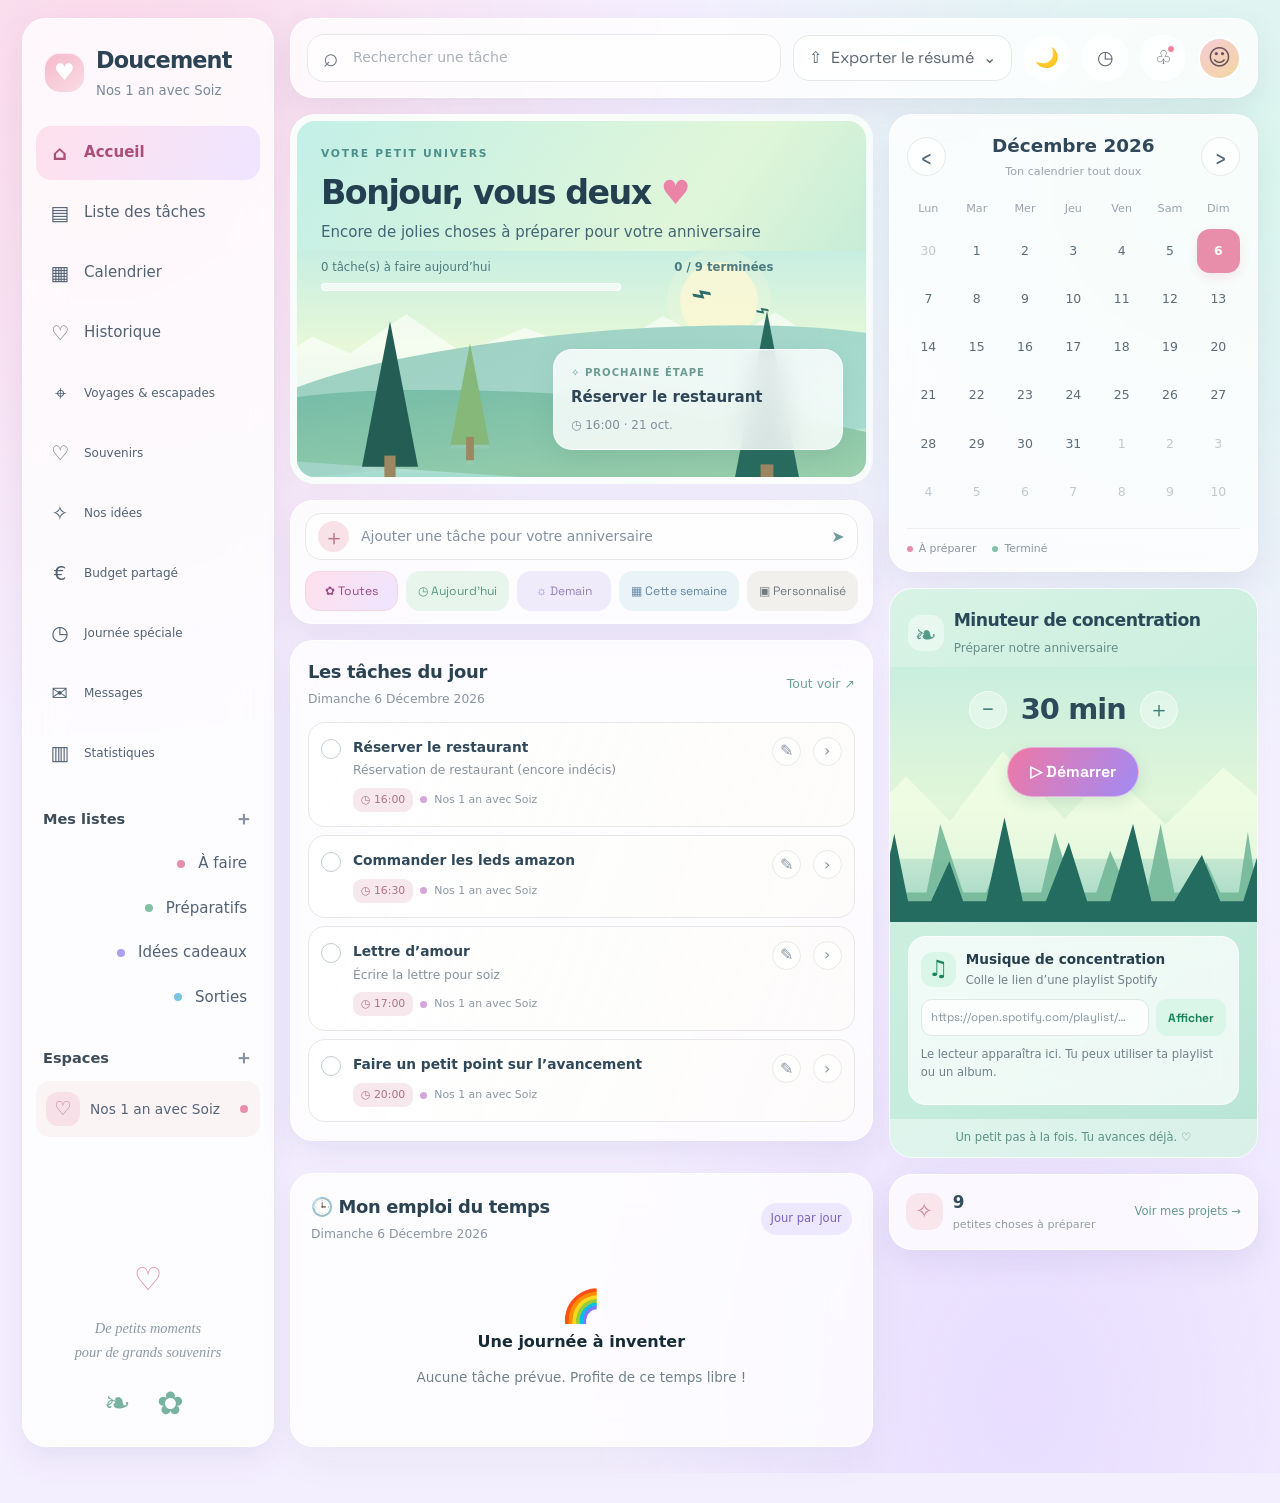
==== index.html @ ee4fbcad "Add files via upload" ====
<!doctype html><html lang="fr"><head><meta charset="utf-8"><meta name="viewport" content="width=device-width,initial-scale=1,viewport-fit=cover"><meta name="theme-color" content="#f7f4ee"><meta name="description" content="Ton espace doux pour organiser tes projets."><title>Doucement — Mon espace</title><link rel="stylesheet" href="style.css"></head><body data-page="home"><div id="app"></div><script src="app.js" defer></script></body></html>
---- style.css ----
@import url('https://fonts.googleapis.com/css2?family=Space+Grotesk:wght@400;500;600;700&family=DM+Sans:wght@400;500;600;700&family=Playfair+Display:ital,wght@0,500;0,600;0,700;1,500;1,600&display=swap');
@import url('https://fonts.googleapis.com/css2?family=DM+Sans:wght@400;500;600;700&family=Manrope:wght@400;500;600;700;800&display=swap');
:root{--bg:#f7f4ee;--paper:#fffefa;--ink:#302f35;--muted:#85818a;--line:#e9e3d9;--rose:#d98f9b;--rose-light:#f8e8e9;--sage:#789585;--sage-light:#e8f0e9;--lav:#aaa0c7;--lav-light:#efecf7;--peach:#e7b58f;--peach-light:#fbefe5;--shadow:0 12px 35px rgba(68,53,48,.055);--radius:22px;--sans:'DM Sans',system-ui,sans-serif;--display:'Manrope',system-ui,sans-serif}*{box-sizing:border-box}html{scroll-behavior:smooth}body{margin:0;background:var(--bg);color:var(--ink);font-family:var(--sans);line-height:1.5;padding-bottom:30px}button,input,textarea,select{font:inherit}button,a{ -webkit-tap-highlight-color:transparent}button{cursor:pointer}a{color:inherit;text-decoration:none}.shell{width:min(1120px,100% - 36px);margin:auto}.topbar{height:76px;display:flex;align-items:center;justify-content:space-between;gap:16px;border-bottom:1px solid var(--line);margin-bottom:30px}.brand{display:flex;align-items:center;gap:10px;font:800 1.18rem var(--display);letter-spacing:-.04em}.brand-mark{display:grid;place-items:center;width:38px;height:38px;border-radius:14px;background:var(--rose-light);color:#a85e6b;font-size:1.2rem}.brand small{display:block;color:var(--muted);font:500 .7rem var(--sans);letter-spacing:.02em}.nav{display:flex;gap:6px;align-items:center}.nav a{padding:10px 14px;border-radius:13px;color:#77727b;font-size:.91rem;font-weight:600}.nav a.active,.nav a:hover{background:var(--paper);color:var(--ink);box-shadow:0 2px 10px #302f3508}.nav .nav-plus{background:var(--ink);color:white}.menu-toggle{display:none;border:1px solid var(--line);background:var(--paper);border-radius:12px;padding:8px 12px}.eyebrow{text-transform:uppercase;letter-spacing:.14em;font-size:.72rem;color:#a16d77;font-weight:700;margin:0 0 10px}.heading{font:800 clamp(2rem,5vw,3.25rem)/1.12 var(--display);letter-spacing:-.055em;margin:0}.subheading{color:var(--muted);max-width:60ch;margin:12px 0 0}.page-head{display:flex;justify-content:space-between;align-items:flex-end;gap:20px;margin:28px 0 26px}.btn{border:0;border-radius:14px;padding:12px 17px;font-weight:700;display:inline-flex;justify-content:center;align-items:center;gap:8px;transition:transform .15s,box-shadow .15s}.btn:active{transform:scale(.98)}.btn-primary{background:var(--ink);color:white;box-shadow:0 6px 16px #302f3514}.btn-soft{background:var(--rose-light);color:#925866}.btn-plain{background:var(--paper);border:1px solid var(--line);color:var(--ink)}.btn-danger{background:#fff0f0;color:#a34f57}.grid{display:grid;gap:18px}.stats{grid-template-columns:repeat(3,minmax(0,1fr));margin:22px 0}.stat,.panel,.project-card,.task-card,.calendar-wrap{background:var(--paper);border:1px solid #eae5dc;border-radius:var(--radius);box-shadow:var(--shadow)}.stat{padding:21px 22px;display:flex;gap:15px;align-items:center}.stat-icon{width:47px;height:47px;display:grid;place-items:center;border-radius:16px;font-size:1.3rem}.stat-icon.rose{background:var(--rose-light)}.stat-icon.sage{background:var(--sage-light)}.stat-icon.lav{background:var(--lav-light)}.stat strong{font:800 1.7rem var(--display);display:block;line-height:1.15}.stat span:last-child{font-size:.85rem;color:var(--muted)}.home-grid{grid-template-columns:1.35fr .85fr;align-items:start}.panel{padding:23px}.panel-head{display:flex;justify-content:space-between;align-items:center;gap:12px;margin-bottom:17px}.panel h2,.section-title{font:800 1.15rem var(--display);margin:0;letter-spacing:-.03em}.small-link{font-size:.85rem;color:#a16d77;font-weight:700}.project-list{display:grid;gap:12px}.project-card{padding:17px;display:flex;align-items:center;gap:14px;box-shadow:none;transition:transform .15s,border-color .15s}.project-card:hover{transform:translateY(-2px);border-color:#d8c4c3}.project-emoji{width:48px;height:48px;flex:none;border-radius:16px;display:grid;place-items:center;font-size:1.35rem;background:var(--rose-light)}.project-info{flex:1;min-width:0}.project-info h3{margin:0;font:750 1rem var(--display);overflow-wrap:anywhere}.project-info p{margin:4px 0 0;color:var(--muted);font-size:.84rem}.project-arrow{color:#aaa;font-size:1.3rem}.progress{height:6px;background:#eee9e2;border-radius:99px;overflow:hidden;margin-top:11px}.progress span{display:block;height:100%;background:var(--sage);border-radius:99px}.empty{padding:30px 18px;text-align:center;color:var(--muted);border:1px dashed #ddd3c8;border-radius:18px}.empty .empty-emoji{font-size:2rem;margin-bottom:8px}.empty h3{color:var(--ink);margin:4px 0;font:750 1.05rem var(--display)}.empty p{font-size:.9rem;margin:5px auto 15px;max-width:34ch}.task-list{display:grid;gap:10px}.task-card{padding:14px 16px;display:flex;gap:13px;align-items:flex-start;box-shadow:none}.task-check{appearance:none;width:22px;height:22px;border:1.7px solid #cfc7bd;border-radius:8px;background:white;flex:none;margin:2px 0 0;display:grid;place-items:center}.task-check:checked{background:var(--sage);border-color:var(--sage)}.task-check:checked:after{content:'✓';color:white;font-size:.85rem}.task-main{flex:1;min-width:0}.task-main h3{margin:0;font-size:.96rem;font-weight:700;overflow-wrap:anywhere}.task-main p{font-size:.84rem;color:var(--muted);margin:4px 0 0;white-space:pre-wrap;overflow-wrap:anywhere}.task-card.done .task-main h3{text-decoration:line-through;color:#999}.task-meta{display:flex;gap:7px;flex-wrap:wrap;margin-top:8px}.pill{font-size:.74rem;padding:4px 8px;border-radius:8px;background:#f2eee8;color:#77717a}.pill.time{background:var(--lav-light);color:#72648f}.pill.late{background:#ffeded;color:#a64e57}.pill.done{background:var(--sage-light);color:#52705f}.task-actions{display:flex;gap:5px}.icon-btn{border:0;background:transparent;color:#938c91;padding:5px;border-radius:8px}.icon-btn:hover{background:#f5eee9;color:var(--ink)}.form-layout{display:grid;grid-template-columns:1fr 320px;gap:20px;align-items:start}.form-card{padding:24px;background:var(--paper);border:1px solid var(--line);border-radius:var(--radius);box-shadow:var(--shadow)}.form-section+.form-section{border-top:1px solid var(--line);padding-top:22px;margin-top:24px}.form-section h2{font:800 1.1rem var(--display);margin:0 0 5px}.hint{font-size:.86rem;color:var(--muted);margin:0 0 17px}.field-grid{display:grid;grid-template-columns:1fr 1fr;gap:14px}.field{display:grid;gap:7px;margin-bottom:15px}.field label,.field>span{font-size:.83rem;font-weight:700;color:#615c64}.field input,.field textarea,.field select{width:100%;min-width:0;border:1px solid #e4ddd4;background:#fff;border-radius:12px;padding:12px 13px;color:var(--ink);outline:none}.field input:focus,.field textarea:focus,.field select:focus{border-color:#d49aa3;box-shadow:0 0 0 3px #f8e8e9}.field textarea{resize:vertical;min-height:90px}.field small{font-size:.76rem;color:var(--muted)}.task-builder{display:grid;gap:12px}.builder-task{border:1px solid var(--line);border-radius:16px;padding:15px;background:#fffefa}.builder-head{display:flex;align-items:center;justify-content:space-between;gap:10px;margin-bottom:12px}.builder-head strong{font-size:.9rem}.builder-grid{display:grid;grid-template-columns:1fr 1fr;gap:0 12px}.builder-grid .wide{grid-column:1/-1}.form-side{display:grid;gap:14px}.tip-card{padding:20px;border-radius:20px;background:var(--sage-light);color:#456453}.tip-card h3{margin:0 0 8px;font:800 1.02rem var(--display)}.tip-card p{font-size:.88rem;margin:0}.tip-card.pink{background:var(--rose-light);color:#8c5660}.form-actions{display:flex;gap:10px;flex-wrap:wrap;margin-top:22px}.calendar-top{display:flex;align-items:center;justify-content:space-between;gap:14px;margin-bottom:18px}.month-switch{display:flex;align-items:center;gap:10px}.month-switch h2{font:800 1.2rem var(--display);margin:0;min-width:170px;text-align:center}.month-switch button{width:38px;height:38px;border:1px solid var(--line);border-radius:12px;background:white}.calendar-wrap{padding:20px}.calendar-grid{display:grid;grid-template-columns:repeat(7,minmax(0,1fr));gap:5px}.weekday{text-align:center;font-size:.75rem;font-weight:700;color:var(--muted);padding:8px 0}.day{border:1px solid transparent;border-radius:12px;min-height:83px;padding:8px 6px;background:#fff;min-width:0;text-align:left;color:var(--ink)}.day:hover{border-color:#d8c2c1}.day.other{background:transparent;color:#bbb}.day.today{border-color:var(--rose);background:#fff8f8}.day.selected{background:var(--rose-light);border-color:var(--rose)}.day-num{font-size:.8rem;font-weight:700}.day-dots{display:flex;gap:3px;flex-wrap:wrap;margin-top:8px}.day-dot{width:6px;height:6px;border-radius:50%;background:var(--sage)}.day-dot.pink{background:var(--rose)}.day-dot.purple{background:var(--lav)}.day-count{font-size:.65rem;color:var(--muted);margin-top:3px}.agenda{margin-top:22px}.agenda h2{font:800 1.2rem var(--display);margin:0 0 13px}.agenda-date{font-size:.88rem;color:var(--muted);margin:-8px 0 14px}.history-tools{display:flex;gap:10px;flex-wrap:wrap;margin:0 0 20px}.history-tools input,.history-tools select{border:1px solid var(--line);border-radius:12px;padding:11px 13px;background:var(--paper);min-width:0}.history-tools input{flex:1;min-width:180px}.history-grid{grid-template-columns:repeat(2,minmax(0,1fr))}.history-card{display:flex;flex-direction:column;align-items:stretch}.history-card .project-info{margin-top:12px}.history-card .history-actions{display:flex;gap:8px;margin-top:15px}.history-card .history-actions .btn{flex:1}.status-label{display:inline-flex;align-items:center;gap:6px;font-size:.75rem;font-weight:700;color:#63806d;background:var(--sage-light);padding:5px 9px;border-radius:99px}.status-label.archived{color:#837b8e;background:var(--lav-light)}.note-box{background:#fff8e9;border:1px solid #f0e4c8;border-radius:18px;padding:17px;margin-top:18px}.note-box label{display:block;font-weight:700;font-size:.9rem;margin-bottom:8px}.note-box textarea{width:100%;border:1px solid #eee0c2;border-radius:12px;background:#fffdf7;padding:11px;resize:vertical;min-height:95px}.note-box button{margin-top:8px}.toast{position:fixed;bottom:22px;left:50%;transform:translateX(-50%);z-index:10;background:#302f35;color:white;padding:12px 18px;border-radius:14px;box-shadow:var(--shadow);font-size:.9rem;max-width:calc(100% - 30px)}.footer{color:var(--muted);font-size:.8rem;text-align:center;margin:42px auto 10px}.mobile-bottom{display:none}
@media(max-width:800px){.shell{width:min(100% - 28px,650px)}.topbar{height:68px;margin-bottom:22px}.nav{display:none;position:absolute;top:65px;left:14px;right:14px;background:var(--paper);border:1px solid var(--line);border-radius:17px;padding:9px;box-shadow:var(--shadow);z-index:20;flex-direction:column;align-items:stretch}.nav.open{display:flex}.nav a{padding:12px}.menu-toggle{display:block}.home-grid,.form-layout{grid-template-columns:1fr}.form-side{grid-template-columns:1fr 1fr}.page-head{align-items:flex-start;flex-direction:column;margin-top:22px}.page-head .btn{width:100%}.stats{gap:10px}.stat{padding:14px 12px;gap:9px;align-items:flex-start;flex-direction:column}.stat-icon{width:38px;height:38px;border-radius:13px}.stat strong{font-size:1.45rem}.stat span:last-child{font-size:.77rem}.panel,.form-card,.calendar-wrap{padding:17px}.day{min-height:64px;padding:6px 4px}.day-count{display:none}.calendar-grid{gap:3px}.history-grid{grid-template-columns:1fr}}
@media(max-width:480px){.heading{font-size:2.2rem}.stats{grid-template-columns:repeat(3,minmax(0,1fr))}.stat strong{font-size:1.3rem}.stat span:last-child{font-size:.7rem}.field-grid,.builder-grid,.form-side{grid-template-columns:1fr}.builder-grid .wide{grid-column:auto}.calendar-wrap{padding:11px}.calendar-top{align-items:flex-start;flex-direction:column}.month-switch{width:100%;justify-content:space-between}.month-switch h2{min-width:0}.weekday{font-size:.68rem}.day{min-height:54px;border-radius:9px}.day-num{font-size:.74rem}.day-dots{margin-top:5px}.day-dot{width:5px;height:5px}.project-card{padding:13px;gap:10px}.project-emoji{width:42px;height:42px}.task-card{padding:12px}.task-actions{flex-direction:column}.mobile-bottom{display:flex;position:fixed;bottom:0;left:0;right:0;z-index:8;background:#fffefaee;backdrop-filter:blur(14px);border-top:1px solid var(--line);padding:8px 8px calc(8px + env(safe-area-inset-bottom));justify-content:space-around}.mobile-bottom a{font-size:.7rem;font-weight:700;color:var(--muted);display:grid;justify-items:center;gap:3px;padding:4px 10px}.mobile-bottom a span:first-child{font-size:1.1rem}.mobile-bottom a.active{color:#a16d77}.footer{margin-bottom:80px}.toast{bottom:85px}}

/* Adresse de tâche et planification des trajets */
.task-address { margin: 5px 0 0; font-size: .88rem; color: var(--muted, #777); overflow-wrap: anywhere; }
.task-address a { color: var(--sage, #718a76); text-decoration: underline; text-underline-offset: 2px; }
.route-stops { margin: 16px 0; }
.route-stops ol { list-style: none; margin: 0; padding: 0; counter-reset: route; display: grid; gap: 10px; }
.route-stops li { counter-increment: route; position: relative; padding: 12px 14px 12px 48px; border: 1px solid var(--border, #eee3df); border-radius: 14px; background: var(--cream, #fffaf7); }
.route-stops li::before { content: counter(route); position: absolute; left: 14px; top: 12px; width: 24px; height: 24px; display: grid; place-items: center; border-radius: 50%; background: var(--rose-light, #f8e5e8); color: var(--text, #594b4a); font-weight: 700; font-size: .85rem; }
.route-stops li span, .route-stops li small { display: block; }
.route-stops li small { margin-top: 3px; color: var(--muted, #777); overflow-wrap: anywhere; }
.empty-route { padding: 14px; border-radius: 14px; background: var(--cream, #fffaf7); color: var(--muted, #777); }
#reminderSelect { max-width: 100%; }
@media (max-width: 640px) { .route-stops li { padding-right: 10px; } #buildRoute { width: 100%; justify-content: center; } }
.route-map { margin: 14px 0 18px; overflow: hidden; border-radius: 16px; border: 1px solid var(--border, #eee3df); background: var(--cream, #fffaf7); }
.route-leaflet-map { height: 340px; width: 100%; z-index: 0; }
.route-summary { padding: 10px 14px; margin: 0; font-size: .9rem; background: var(--rose-light, #f8e5e8); }
@media (max-width: 640px) { .route-leaflet-map { height: 280px; } }


/* Accueil signature : pastel lumineux, formes illustrées et hiérarchie plus éditoriale */
.home-hero{position:relative;display:grid;grid-template-columns:1.08fr .92fr;align-items:center;min-height:360px;overflow:hidden;margin:26px 0 20px;padding:38px 42px;border:1px solid #eadfe0;border-radius:30px;background:linear-gradient(118deg,#fffefa 0%,#fffaf6 48%,#f5eaf5 100%);box-shadow:0 18px 50px rgba(83,59,73,.07)}
.home-hero .eyebrow{color:#b16d80}.home-hero .heading{font-size:clamp(2.15rem,4.3vw,3.45rem);line-height:1.08;max-width:620px}.home-hero .subheading{font-size:1rem;line-height:1.75;max-width:430px;margin-top:17px}.hero-copy{position:relative;z-index:2}.hero-actions{display:flex;gap:10px;flex-wrap:wrap;margin-top:23px}.hero-note{display:flex;align-items:center;gap:8px;color:#8e858d;font-size:.83rem;margin-top:22px}.hero-note span{color:#c67e91}.hero-art{height:290px;position:relative;isolation:isolate}.hero-art:before{content:'';position:absolute;width:285px;height:285px;right:15px;top:0;border-radius:50%;background:linear-gradient(145deg,#f6dce3,#e9e3f7);opacity:.9}.art-sun{position:absolute;z-index:-1;width:102px;height:102px;right:62px;top:14px;border-radius:50%;background:#f9d7a7;box-shadow:0 0 0 13px #f9d7a733}.art-cloud{position:absolute;z-index:2;width:78px;height:22px;background:#fffefa;border-radius:30px;filter:drop-shadow(0 4px 5px #80677a12)}.art-cloud:before,.art-cloud:after{content:'';position:absolute;bottom:7px;background:inherit;border-radius:50%}.art-cloud:before{width:31px;height:31px;left:12px}.art-cloud:after{width:24px;height:24px;left:34px}.cloud-one{top:45px;left:20px}.cloud-two{top:90px;right:12px;transform:scale(.72)}.art-hill{position:absolute;bottom:18px;border-radius:55% 55% 0 0}.hill-back{width:280px;height:145px;right:4px;background:#b9d4c3;transform:rotate(-9deg)}.hill-front{width:310px;height:126px;right:48px;bottom:0;background:linear-gradient(130deg,#86b5a0,#c5dfcb);transform:rotate(9deg)}.art-flower{position:absolute;color:#fff9f1;text-shadow:0 2px 7px #547b6b55;font-size:3rem}.flower-one{bottom:42px;right:56px;transform:rotate(-15deg)}.flower-two{bottom:87px;right:215px;font-size:2.1rem;color:#f8e6ef}.art-heart{position:absolute;right:66px;top:97px;font-size:3rem;color:#c77791;transform:rotate(12deg);text-shadow:0 5px 12px #c7779133}.art-label{position:absolute;right:0;bottom:8px;padding:12px 17px;background:#fffefaee;border:1px solid #fff;border-radius:17px;box-shadow:0 9px 24px #66536617;transform:rotate(-3deg)}.art-label span,.art-label strong{display:block}.art-label span{font-size:.65rem;text-transform:uppercase;letter-spacing:.12em;color:#a28a9a}.art-label strong{font:800 1rem var(--display);color:#655568}.home-stats{margin:20px 0 22px}.home-stats .stat{border-radius:20px;background:#fffefaed}.home-project-panel,.home-next-panel{padding:25px}.home-project-panel .panel-head,.home-next-panel .panel-head{align-items:center}.home-project-panel .eyebrow,.home-next-panel .eyebrow{margin-bottom:4px;font-size:.64rem}.home-project-panel .panel-head h2,.home-next-panel .panel-head h2{font-size:1.25rem}.home-project-panel .project-card{border-radius:17px;background:linear-gradient(100deg,#fffefa,#fff8f7);padding:17px}.home-project-panel .project-emoji{border-radius:17px}.home-next-panel .task-list{gap:9px}.home-next-panel .task-card{border-radius:16px;padding:13px 12px;background:#fffefa}.home-all-tasks{display:flex;margin-top:14px;justify-content:space-between}.mini-quote{display:flex;align-items:center;gap:12px;margin-top:17px;padding:15px 16px;border-radius:17px;background:linear-gradient(100deg,#f8e8ec,#f1edf9);color:#8d687a}.mini-quote>span:first-child{font:2.5rem Georgia,serif;line-height:.8;color:#c48296}.mini-quote p{margin:0;font-size:.85rem;flex:1}.quote-flower{font-size:1.5rem;color:#b18cab}.home-bottom-note{display:flex;align-items:center;gap:14px;margin:20px 0 4px;padding:19px 23px;border:1px solid #e9e2e9;border-radius:20px;background:linear-gradient(105deg,#f7eee9,#f3eef8)}.home-bottom-note strong{font:750 .95rem var(--display)}.home-bottom-note p{margin:3px 0 0;color:var(--muted);font-size:.85rem}.note-sparkle{font-size:1.7rem;color:#b486a5}.note-heart{margin-left:auto;font-size:1.8rem;color:#c78398}
@media(max-width:800px){.home-hero{grid-template-columns:1fr;padding:29px 25px 0;min-height:unset}.home-hero .heading{font-size:clamp(2rem,8vw,3rem)}.hero-art{height:230px;margin-top:8px}.hero-art:before{width:220px;height:220px;right:calc(50% - 110px)}.art-sun{right:calc(50% - 68px);width:80px;height:80px}.hill-back{right:calc(50% - 135px);width:270px}.hill-front{right:calc(50% - 155px);width:310px}.art-label{right:calc(50% - 145px)}.flower-one{right:calc(50% - 90px)}.flower-two{right:calc(50% + 50px)}.art-heart{right:calc(50% - 80px)}.home-stats{grid-template-columns:repeat(3,minmax(0,1fr));gap:9px}.home-stats .stat{padding:13px 10px;gap:8px}.home-stats .stat-icon{width:35px;height:35px;border-radius:12px;font-size:1rem}.home-stats .stat strong{font-size:1.35rem}.home-stats .stat span:last-child{font-size:.72rem}.home-grid{grid-template-columns:1fr}.home-bottom-note{padding:16px}}
@media(max-width:480px){.home-hero{margin-top:16px;padding:25px 19px 0;border-radius:23px}.hero-actions .btn{flex:1;padding:11px 12px;font-size:.84rem}.hero-art{height:205px}.home-stats{gap:7px}.home-stats .stat{display:block;text-align:center;padding:12px 5px}.home-stats .stat-icon{margin:0 auto 8px}.home-project-panel,.home-next-panel{padding:18px}.home-bottom-note{gap:10px}.note-heart{font-size:1.4rem}}

/* === Tableau de bord Doucement — interface pastel inspirée de la référence === */
.dashboard-page{max-width:none;width:100%;margin:0;padding:18px 22px 26px;background:radial-gradient(ellipse at 10% 0%,#fffaf6 0%,#f5f2ee 50%,#eeefed 100%);min-height:100vh;color:#273e4d;font-family:var(--body,Inter,system-ui,sans-serif)}
.dashboard-page .footer,.dashboard-page .mobile-bottom{display:none}
.dashboard-shell{display:grid;grid-template-columns:252px minmax(0,1fr);gap:16px;max-width:1680px;margin:0 auto;align-items:stretch}
.dash-sidebar{min-height:calc(100vh - 36px);padding:22px 13px 14px;border:1px solid #ffffffc9;border-radius:24px;background:rgba(255,255,255,.74);backdrop-filter:blur(20px);box-shadow:0 10px 34px #52625b0b;display:flex;flex-direction:column;overflow:hidden}
.dash-brand{display:flex;align-items:center;gap:12px;text-decoration:none;color:#2b4354;padding:3px 9px 25px}.brand-heart{display:grid;place-items:center;width:39px;height:39px;border-radius:15px;background:linear-gradient(145deg,#f5b8cb,#f9dce4);color:#fff;font-size:1.45rem;box-shadow:inset 0 1px 0 #ffffffaa}.dash-brand strong{display:block;font-size:1.4rem;letter-spacing:-.04em}.dash-brand small{display:block;color:#78899a;margin-top:3px;font-size:.83rem}
.dash-nav{display:grid;gap:6px}.dash-nav a,.dash-list-links a{display:flex;align-items:center;gap:13px;padding:12px 13px;border-radius:15px;text-decoration:none;color:#526273;font-size:.94rem;transition:background .2s,transform .2s}.dash-nav a span{width:22px;text-align:center;font-size:1.25rem}.dash-nav a:hover,.dash-list-links a:hover{background:#f8f1f2;transform:translateX(2px)}.dash-nav a.active{background:linear-gradient(105deg,#f8e3e9d9,#f7eaf0a6);color:#ad6e83;font-weight:700}.dash-side-heading{display:flex;justify-content:space-between;align-items:center;margin:25px 7px 9px;color:#3e4c59;font-size:.91rem;font-weight:750}.dash-side-heading a{color:#8393a2;text-decoration:none;font-size:1.2rem}.dash-list-links{display:grid;gap:2px}.dash-list-links a{padding:10px 13px}.pink-dot,.green-dot,.purple-dot,.blue-dot{display:inline-block;width:8px;height:8px;border-radius:50%;flex:none}.pink-dot{background:#e88eac}.green-dot{background:#82c2a5}.purple-dot{background:#aaa0ed}.blue-dot{background:#76c7df}.dash-list-links .pink-dot,.dash-list-links .green-dot,.dash-list-links .purple-dot,.dash-list-links .blue-dot{margin-left:auto}.dash-project-link{display:flex;align-items:center;gap:10px;padding:11px 10px;border-radius:14px;background:#fbf4f5;text-decoration:none;color:#566579;font-size:.86rem}.dash-project-link>span:first-child{display:grid;place-items:center;width:34px;height:34px;border-radius:12px;background:#f8e0e8;color:#bd7b92;font-size:1.2rem}.dash-project-link>span:nth-child(2){flex:1}.dash-project-link .pink-dot{margin-right:2px}.dash-sidebar-note{margin-top:auto;padding:30px 6px 5px;text-align:center;color:#8c9aa4}.dash-sidebar-note>span{font-size:2rem;color:#e18aa7}.dash-sidebar-note p{font-family:Georgia,serif;font-style:italic;line-height:1.65;font-size:.9rem}.sidebar-leaves{font-size:2rem;color:#77b3a0;letter-spacing:8px;margin-top:12px}
.dash-main{min-width:0}.dash-topbar{height:80px;display:flex;align-items:center;gap:12px;padding:10px 16px;margin-bottom:16px;border:1px solid #ffffffd9;border-radius:23px;background:rgba(255,255,255,.77);backdrop-filter:blur(20px);box-shadow:0 8px 25px #58635e08}.dash-search{height:48px;display:flex;align-items:center;gap:12px;flex:1;min-width:90px;padding:0 15px;border:1px solid #e8e8e8;border-radius:17px;background:#ffffffa6;color:#6b7a86}.dash-search>span{font-size:1.6rem;line-height:1}.dash-search input{width:100%;border:0;outline:0;background:transparent;color:#2d4353;font:inherit;font-size:.88rem}.dash-search input::placeholder{color:#9aa2ad}.glass-button,.round-top-button{border:1px solid #e7e8e6;background:rgba(255,255,255,.53);backdrop-filter:blur(12px);color:#596570;cursor:pointer;transition:transform .2s,background .2s,box-shadow .2s}.glass-button{height:46px;display:flex;align-items:center;gap:9px;padding:0 15px;border-radius:16px;white-space:nowrap}.round-top-button{width:46px;height:46px;border-radius:50%;font-size:1.2rem;position:relative}.avatar{width:43px;height:43px;border-radius:50%;display:grid;place-items:center;background:linear-gradient(145deg,#f6cad6,#f3d7a0);font-size:1.4rem;color:#67505a;border:2px solid #fff}.notification-button i{position:absolute;width:8px;height:8px;background:#ee819b;border:1px solid white;border-radius:50%;right:10px;top:9px}.glass-button:hover,.round-top-button:hover{background:#fff;transform:translateY(-2px);box-shadow:0 6px 16px #4c63531a}
.dash-columns{display:grid;grid-template-columns:minmax(0,1.42fr) minmax(310px,.9fr);gap:16px;align-items:start}.dash-center,.dash-right{display:grid;gap:16px;min-width:0}.dash-welcome{position:relative;min-height:370px;overflow:hidden;border:7px solid rgba(255,255,255,.88);border-radius:25px;background:linear-gradient(125deg,#c3efe7,#e0f6d9 57%,#b3e4d6);box-shadow:0 10px 25px #64776c0b}.welcome-copy{position:relative;z-index:3;padding:25px 24px 0;max-width:88%}.dash-overline{font-size:.67rem;letter-spacing:.16em;font-weight:800;color:#4d8f8b;margin:0 0 12px}.welcome-copy h1{font-size:clamp(1.65rem,2.6vw,2.6rem);letter-spacing:-.045em;line-height:1.12;margin:0 0 10px;color:#243f50}.welcome-copy h1 span{color:#eb84a7}.welcome-copy>p:not(.dash-overline){font-size:.94rem;margin:0;color:#426575}.welcome-progress-label{display:flex;flex-wrap:wrap;gap:7px;justify-content:space-between;margin-top:15px;font-size:.73rem;color:#4c7a7e}.welcome-progress-label b{font-weight:650}.welcome-progress{width:min(300px,100%);height:8px;border-radius:99px;background:#ffffffa8;border:1px solid #ffffffd9;overflow:hidden;margin-top:7px}.welcome-progress span{display:block;height:100%;border-radius:99px;background:linear-gradient(90deg,#ed82a8,#f4b3c4);transition:width .3s}.welcome-landscape{position:absolute;inset:130px 0 0;overflow:hidden;background:linear-gradient(180deg,#c8eee2 0%,#e7f8d8 42%,#a5dcd0 100%)}.welcome-landscape:before{content:'';position:absolute;left:-5%;right:-5%;top:20%;height:40%;background:#ffffff9c;clip-path:polygon(0 75%,7% 45%,13% 63%,22% 20%,31% 63%,41% 35%,53% 67%,63% 22%,72% 55%,81% 18%,90% 58%,100% 30%,100% 100%,0 100%)}.sun{position:absolute;width:78px;height:78px;right:19%;top:5%;border-radius:50%;background:#fff9d4c9;box-shadow:0 0 0 13px #fff9d433}.mountain{position:absolute;bottom:18%;width:120%;height:53%;left:-8%;border-radius:50% 50% 0 0}.mountain-back{background:linear-gradient(160deg,#9dcfc0,#a8ddd0);transform:rotate(-5deg);bottom:11%}.mountain-front{background:linear-gradient(170deg,#70b9a7,#a4d5ad);height:38%;bottom:-2%;transform:rotate(4deg)}.tree{position:absolute;bottom:8%;width:0;height:0;border-left:25px solid transparent;border-right:25px solid transparent;border-bottom:130px solid #2b6a60;filter:drop-shadow(0 5px 0 #ffffff12)}.tree:after{content:'';position:absolute;left:-5px;top:120px;width:10px;height:30px;background:#9d8760}.tree-one{left:12%;transform:scale(1.12);border-bottom-color:#245d54}.tree-two{left:26%;transform:scale(.78);border-bottom-color:#86b879}.tree-three{right:13%;transform:scale(1.28);border-bottom-color:#286b5f}.bird{position:absolute;z-index:2;color:#2c6c6b;font-size:2.2rem;transform:rotate(-20deg)}.bird-one{right:27%;top:7%}.bird-two{right:17%;top:18%;font-size:1.5rem}.up-next{position:absolute;z-index:4;right:4%;bottom:12%;width:min(290px,57%);padding:15px 17px;border:1px solid #ffffffdb;border-radius:19px;background:rgba(255,255,255,.82);backdrop-filter:blur(14px);box-shadow:0 10px 26px #426f641c;display:grid;gap:8px}.up-next small{color:#6a9b90;font-weight:800;font-size:.63rem;letter-spacing:.1em}.up-next strong{font-size:.94rem;color:#2e4657;line-height:1.3}.up-next span{font-size:.75rem;color:#81909b}
.quick-add-card,.dash-calendar-card,.dash-task-section,.focus-card,.dash-progress-card{border:1px solid #ffffffd9;border-radius:23px;background:rgba(255,255,255,.78);backdrop-filter:blur(18px);box-shadow:0 8px 25px #58635e07}.quick-add-card{padding:12px 14px}.quick-add{height:47px;display:flex;align-items:center;gap:12px;padding:0 12px;border:1px solid #e8e8e7;border-radius:16px;background:#ffffffab;text-decoration:none;color:#8290a0;font-size:.87rem}.quick-add>span:first-child{width:31px;height:31px;border-radius:50%;display:grid;place-items:center;background:#f8e1e7;color:#b8778b;font-size:1.4rem}.quick-add>span:nth-child(2){flex:1}.quick-add b{color:#6e9d9c;font-size:1rem}.quick-filters{display:flex;gap:8px;flex-wrap:wrap;margin-top:11px}.filter-chip{display:flex;align-items:center;justify-content:center;gap:6px;flex:1;min-width:max-content;padding:10px 11px;border:1px solid transparent;border-radius:14px;background:#f3f3f2a8;color:#687584;font-size:.76rem;cursor:pointer;transition:transform .2s,background .2s}.filter-chip:hover{transform:translateY(-2px)}.filter-chip.active{background:#f9e3e9;color:#b16d86;border-color:#f3d5de}.filter-chip:nth-child(2){background:#e8f5ed;color:#589783}.filter-chip:nth-child(3){background:#f0ebfa;color:#9381bf}.filter-chip:nth-child(4){background:#eaf3f8;color:#6389a5}.filter-chip:nth-child(5){background:#f1f0ed;color:#727b83}
.dash-task-section{padding:18px 17px}.dash-section-heading{display:flex;justify-content:space-between;align-items:center;gap:12px;margin:0 0 13px}.dash-section-heading h2{font-size:1.12rem;margin:0;color:#2b4253;letter-spacing:-.02em}.dash-section-heading p{font-size:.77rem;color:#8995a1;margin:4px 0 0;text-transform:capitalize}.dash-section-heading>a{color:#6b9f99;text-decoration:none;font-size:.78rem;white-space:nowrap}.dash-task-list{display:grid;gap:8px}.dash-task{display:flex;align-items:flex-start;gap:12px;padding:14px 12px;border:1px solid #e7e8e5;border-radius:17px;background:linear-gradient(110deg,#ffffffd9,#fcfbf9bd);transition:transform .2s,border-color .2s,box-shadow .2s}.dash-task:hover{transform:translateY(-1px);border-color:#ead4dc;box-shadow:0 6px 18px #5d6b6310}.dash-task.done{opacity:.65}.dash-task>.task-check{appearance:none;flex:none;width:20px;height:20px;margin:2px 0 0;border:1.5px solid #c3cbd0;border-radius:50%;background:#fff;cursor:pointer}.dash-task>.task-check:checked{background:#79b99f;border-color:#79b99f;box-shadow:inset 0 0 0 4px #fff}.dash-task-content{min-width:0;flex:1}.dash-task-content h3{font-size:.86rem;font-weight:700;margin:0 0 4px;color:#30485a}.dash-task.done h3{text-decoration:line-through}.dash-task-content p{font-size:.77rem;color:#87929c;margin:0 0 5px}.dash-address{display:block;font-size:.72rem;color:#6c9d95;overflow-wrap:anywhere;margin:3px 0 6px}.dash-task-meta{display:flex;align-items:center;flex-wrap:wrap;gap:7px;margin-top:8px;color:#8a97a2;font-size:.68rem}.time-chip{padding:4px 8px;border-radius:9px;background:#f7e8ed;color:#ad7287;font-size:.68rem}.category-dot{width:7px;height:7px;border-radius:50%;background:#d6a5de}.round-action{flex:none;display:grid;place-items:center;width:29px;height:29px;border:1px solid #e9e9e7;border-radius:50%;background:#ffffffaa;color:#8494a2;text-decoration:none;cursor:pointer}.round-action:hover{background:#f8e6ec;color:#b16d86}.dash-empty{padding:22px;text-align:center;color:#8b969d;font-size:.86rem;line-height:1.8}.dash-empty a{color:#6f9f95;text-decoration:none}
.dash-calendar-card{padding:17px 17px 14px}.dash-calendar-head{display:flex;align-items:center;justify-content:space-between;gap:8px;margin-bottom:17px}.dash-calendar-head>div{text-align:center;flex:1}.dash-calendar-head h2{font-size:1.15rem;margin:0;color:#30485a;text-transform:capitalize}.dash-calendar-head small{font-size:.7rem;color:#9aa4ad;display:block;margin-top:4px}.calendar-arrow{width:39px;height:39px;border-radius:50%;border:1px solid #e6e8e6;background:#ffffffb8;color:#526878;font-size:1.5rem;cursor:pointer;transition:background .2s,transform .2s}.calendar-arrow:hover{background:#f9e4eb;transform:scale(1.04)}.dash-weekdays,.dash-calendar-grid{display:grid;grid-template-columns:repeat(7,minmax(0,1fr));gap:5px}.dash-weekdays{margin-bottom:7px}.dash-weekdays span{text-align:center;font-size:.7rem;color:#99a3ad;padding:4px 0}.dash-day{position:relative;display:flex;flex-direction:column;align-items:center;justify-content:center;gap:5px;min-width:0;aspect-ratio:1/1;border:1px solid transparent;border-radius:13px;background:transparent;color:#5c6c78;font:inherit;font-size:.78rem;cursor:pointer;transition:background .2s,border .2s,transform .2s}.dash-day:hover{background:#f8f0f1;transform:scale(1.04)}.dash-day.muted-day{color:#c2c8cc}.dash-day.selected-day{background:#e98eaa;color:white;font-weight:800;box-shadow:0 5px 12px #e98eaa33}.dash-day.today-day:not(.selected-day){border-color:#e7a7ba;color:#b26d84}.day-dots{display:flex;gap:3px;position:absolute;bottom:6px}.day-dots b{display:block;width:4px;height:4px;border-radius:50%;background:#ed94b0}.selected-day .day-dots b{background:#fff}.calendar-legend{display:flex;gap:16px;margin-top:14px;padding-top:12px;border-top:1px solid #eff0ed;color:#8b969f;font-size:.68rem}.calendar-legend span{display:flex;align-items:center;gap:6px}.calendar-legend .pink-dot,.calendar-legend .green-dot{width:6px;height:6px}
.focus-card{overflow:hidden;padding:19px 18px 0;background:linear-gradient(145deg,#d8f3e5,#c5ecdd 65%,#b9e4d6)}.focus-head{display:flex;align-items:center;gap:10px;position:relative;z-index:2}.focus-leaf{width:36px;height:36px;border-radius:13px;display:grid;place-items:center;background:#ffffff6e;color:#559b8b;font-size:1.65rem}.focus-head h2{margin:0;font-size:1.08rem;color:#294858;letter-spacing:-.03em}.focus-head p{margin:5px 0 0;color:#668d8a;font-size:.75rem}.focus-scene{position:relative;min-height:255px;margin:10px -18px 0;overflow:hidden;background:linear-gradient(180deg,#c9eedf 0%,#e2f6d9 55%,#9ed5c4 100%)}.focus-scene:before{content:'';position:absolute;top:33%;left:-10%;width:120%;height:42%;background:#f4ffe6b5;clip-path:polygon(0 75%,12% 23%,22% 65%,34% 0,48% 63%,58% 18%,71% 68%,84% 15%,100% 70%,100% 100%,0 100%)}.focus-duration{position:relative;z-index:3;display:flex;align-items:center;justify-content:center;gap:14px;padding-top:21px}.focus-duration button{width:38px;height:38px;border-radius:50%;border:1px solid #ffffff8c;background:#ffffff60;color:#3e827b;font-size:1.4rem;cursor:pointer;backdrop-filter:blur(6px)}.focus-duration strong{font-size:1.8rem;color:#2d4a5a;min-width:94px;text-align:center;font-weight:700;letter-spacing:-.03em}.focus-start{position:relative;z-index:3;display:block;margin:15px auto 0;padding:12px 22px;border:1px solid #ffffff65;border-radius:99px;background:linear-gradient(110deg,#72b7a3,#459e91);color:white;font-weight:650;box-shadow:0 6px 15px #367e7026;cursor:pointer;transition:transform .2s,box-shadow .2s}.focus-start:hover{transform:translateY(-2px);box-shadow:0 9px 18px #367e7033}.forest-layer{position:absolute;bottom:-20px;width:125%;height:49%;left:-10%;background:#36786b;clip-path:polygon(0 100%,0 64%,5% 64%,7% 25%,9% 64%,12% 64%,14% 7%,16% 64%,20% 64%,23% 36%,26% 64%,30% 64%,33% 0,36% 64%,40% 64%,44% 25%,47% 64%,52% 64%,56% 8%,59% 64%,64% 64%,68% 30%,71% 64%,76% 64%,81% 0,84% 64%,89% 64%,92% 23%,95% 64%,100% 64%,100% 100%)}.forest-back{bottom:-9px;height:42%;background:#75b99a;opacity:.9;transform:scaleX(-1)}.forest-front{background:#246b60;clip-path:polygon(0 100%,0 67%,6% 67%,9% 13%,12% 67%,17% 67%,21% 35%,24% 67%,29% 67%,33% 0,37% 67%,42% 67%,47% 20%,51% 67%,56% 67%,61% 5%,65% 67%,70% 67%,76% 30%,80% 67%,85% 67%,90% 9%,94% 67%,100% 67%,100% 100%)}.focus-caption{position:relative;margin:0 -18px;padding:10px 14px;background:#ffffff70;text-align:center;color:#5e9286;font-size:.72rem}.dash-progress-card{padding:15px 16px;display:flex;align-items:center;justify-content:space-between;gap:12px}.dash-progress-card>div{display:flex;align-items:center;gap:10px}.dash-progress-card>div>span{display:grid;place-items:center;width:37px;height:37px;border-radius:13px;background:#f8e6ec;color:#ca8198;font-size:1.3rem}.dash-progress-card strong,.dash-progress-card small{display:block}.dash-progress-card strong{font-size:1.05rem;color:#344d5c}.dash-progress-card small{font-size:.7rem;color:#929da5;margin-top:2px}.dash-progress-card>a{font-size:.72rem;text-decoration:none;color:#67988d;white-space:nowrap}
.custom-cursor{position:fixed;z-index:99999;left:-50px;top:-50px;width:22px;height:22px;border:1.5px solid #da83a0;border-radius:50%;background:#f3b4ca35;box-shadow:0 0 0 5px #f3b4ca18;pointer-events:none;opacity:0;transform:translate(-50%,-50%) scale(1);transition:opacity .18s,width .18s,height .18s,background .18s,box-shadow .18s;mix-blend-mode:multiply}.custom-cursor.visible{opacity:1}.custom-cursor.interactive{width:36px;height:36px;background:#f3b4ca4d;box-shadow:0 0 0 7px #f3b4ca17}.custom-cursor.pressed{width:16px;height:16px;background:#dc7d9c99}
@media(max-width:1100px){.dashboard-shell{grid-template-columns:210px minmax(0,1fr);gap:12px}.dash-sidebar{padding:18px 10px}.dash-columns{grid-template-columns:minmax(0,1fr) minmax(270px,.78fr);gap:12px}.dash-topbar{gap:8px;padding:9px 10px}.glass-button{padding:0 10px}.glass-button span{font-size:.78rem}.dash-welcome{min-height:350px}.welcome-copy{padding:22px 18px 0}.up-next{width:64%;right:3%}.quick-filters{gap:5px}.filter-chip{padding:9px 7px;font-size:.7rem}}
@media(max-width:850px){.dashboard-page{padding:12px}.dashboard-shell{grid-template-columns:1fr}.dash-sidebar{min-height:0;padding:12px;border-radius:20px}.dash-brand{padding:0 5px 10px}.dash-brand strong{font-size:1.1rem}.dash-brand .brand-heart{width:33px;height:33px}.dash-nav{display:flex;flex-wrap:wrap;gap:5px}.dash-nav a{flex:1;justify-content:center;padding:9px 8px;font-size:.78rem;gap:6px}.dash-nav a span{font-size:1rem;width:auto}.dash-side-heading,.dash-list-links,.dash-project-link,.dash-sidebar-note{display:none}.dash-main{min-width:0}.dash-topbar{margin-bottom:12px}.dash-columns{grid-template-columns:minmax(0,1fr) minmax(260px,.82fr)}.dash-calendar-card{padding:13px}.dash-day{font-size:.7rem;border-radius:10px}.dash-weekdays{gap:2px}.dash-calendar-grid{gap:2px}.focus-card{padding:15px 13px 0}.focus-scene{margin-left:-13px;margin-right:-13px}.focus-caption{margin-left:-13px;margin-right:-13px}}
@media(max-width:650px){.dashboard-page{padding:8px}.dash-topbar{height:auto;min-height:63px;flex-wrap:wrap;padding:9px;border-radius:18px}.dash-search{flex-basis:100%;order:1;height:43px}.glass-button{flex:1;order:2;height:40px;justify-content:center}.round-top-button,.avatar{order:2;width:40px;height:40px}.dash-columns{grid-template-columns:1fr}.dash-center{order:1}.dash-right{order:2;grid-template-columns:1fr}.dash-welcome{min-height:340px}.welcome-copy{max-width:100%;padding:20px 16px 0}.welcome-copy h1{font-size:1.8rem}.welcome-copy>p:not(.dash-overline){max-width:330px;font-size:.85rem}.welcome-landscape{inset:160px 0 0}.up-next{width:65%;bottom:10%;padding:12px}.up-next strong{font-size:.8rem}.quick-filters{display:grid;grid-template-columns:repeat(3,minmax(0,1fr))}.filter-chip{min-width:0;font-size:.69rem}.dash-task-section{padding:14px 11px}.dash-task{padding:12px 9px;gap:8px}.dash-task-content h3{font-size:.82rem}.dash-calendar-card{padding:16px}.dash-calendar-grid{gap:6px}.dash-day{font-size:.8rem}.dash-day .day-dots{bottom:5px}.focus-scene{min-height:240px}.dash-progress-card{display:none}}
@media(prefers-reduced-motion:reduce){.dashboard-page *,.custom-cursor{transition:none!important;scroll-behavior:auto!important}}
@media (pointer:fine){body:has(.custom-cursor),body:has(.custom-cursor) a,body:has(.custom-cursor) button,body:has(.custom-cursor) [role=button]{cursor:none!important}body:has(.custom-cursor) input,body:has(.custom-cursor) textarea{cursor:text!important}}

/* === Mise à jour : couleurs plus vives, planning quotidien, thème sombre et Spotify === */
:root{--bg:#f4efff;--paper:#fffdfd;--ink:#29364d;--muted:#7d8498;--line:#e5def2;--rose:#f078a5;--rose-light:#ffe3ef;--sage:#52bfa4;--sage-light:#dcf8ed;--lav:#a18af5;--lav-light:#eee8ff;--peach:#ffb875;--peach-light:#fff0dc;--shadow:0 12px 35px rgba(95,74,150,.10)}
.dashboard-page{background:radial-gradient(ellipse at 8% 5%,#fbd9e9 0,transparent 34%),radial-gradient(ellipse at 95% 12%,#d8f7ec 0,transparent 32%),radial-gradient(ellipse at 80% 95%,#e7ddff 0,transparent 30%),var(--bg)}
.dash-sidebar,.dash-topbar,.dash-calendar-card,.dash-task-section,.quick-add-card,.dash-progress-card{background:rgba(255,255,255,.78);border-color:rgba(255,255,255,.92);box-shadow:0 12px 32px rgba(86,66,133,.09);backdrop-filter:blur(18px)}
.dash-nav a.active{background:linear-gradient(120deg,#ffe0ec,#eee5ff);color:#a94f7a}
.btn-primary,.focus-start{background:linear-gradient(120deg,#ef78a5,#a18af5)}
.filter-chip.active{background:linear-gradient(120deg,#ffe0ec,#eee5ff);color:#994c83}
.dash-task:hover,.project-card:hover{border-color:#e7a8cb;box-shadow:0 9px 22px rgba(190,113,165,.13)}
.round-top-button,.theme-toggle{border:1px solid rgba(255,255,255,.85);background:rgba(255,255,255,.65);backdrop-filter:blur(12px);border-radius:50%;}
.daily-schedule{margin-top:16px;padding:20px;border-radius:23px;border:1px solid rgba(255,255,255,.9);background:rgba(255,255,255,.78);box-shadow:var(--shadow);backdrop-filter:blur(18px)}
.schedule-badge{padding:7px 10px;border-radius:99px;background:var(--lav-light);color:#7961c4;font-size:.72rem;white-space:nowrap}
.schedule-item{display:grid;grid-template-columns:65px 16px minmax(0,1fr);gap:10px;min-height:76px}
.schedule-time{display:flex;flex-direction:column;align-items:flex-end;font-size:.78rem;color:var(--ink)}
.schedule-time span,.schedule-content small{color:var(--muted);font-size:.7rem}
.schedule-line{position:relative;display:flex;justify-content:center}
.schedule-line:before{content:"";position:absolute;top:7px;bottom:-7px;width:2px;background:linear-gradient(var(--rose),var(--lav),var(--sage));opacity:.65}
.schedule-line i{position:relative;z-index:1;width:10px;height:10px;margin-top:5px;border-radius:50%;background:var(--rose);box-shadow:0 0 0 4px var(--rose-light)}
.schedule-content{align-self:start;margin-bottom:14px;padding:12px 14px;border:1px solid var(--line);border-radius:15px;background:linear-gradient(120deg,#fff,#fff7fb);min-width:0}
.schedule-content strong{font-size:.86rem}.schedule-content p{margin:4px 0;font-size:.76rem;color:var(--muted);overflow-wrap:anywhere}.schedule-empty{padding:25px 10px;text-align:center;color:var(--muted)}.schedule-empty span{display:block;font-size:2rem}.schedule-empty strong{color:var(--ink)}.schedule-empty p{font-size:.85rem}
.spotify-widget{position:relative;z-index:4;margin:14px 0;padding:12px;border:1px solid #ffffffa8;border-radius:18px;background:rgba(255,255,255,.72);backdrop-filter:blur(14px)}
.spotify-heading{display:flex;align-items:center;gap:10px;margin-bottom:10px}.spotify-heading>span{display:grid;place-items:center;width:35px;height:35px;border-radius:12px;background:#d9f6e8;color:#18845b;font-size:1.4rem}.spotify-heading strong,.spotify-heading small{display:block}.spotify-heading strong{font-size:.85rem}.spotify-heading small,.spotify-hint{color:var(--muted);font-size:.72rem;margin-top:2px}.spotify-config{display:flex;gap:7px;margin-bottom:10px}.spotify-config input{min-width:0;width:100%;border:1px solid var(--line);border-radius:11px;padding:9px;font-size:.72rem;background:rgba(255,255,255,.8);color:var(--ink)}.spotify-config button{border:0;border-radius:11px;padding:8px 12px;background:#d9f6e8;color:#18845b;font-weight:700;font-size:.75rem}.spotify-widget iframe{display:block;max-width:100%}
:root[data-theme="dark"]{color-scheme:dark;--bg:#171727;--paper:#24243a;--ink:#f4efff;--muted:#b1afc8;--line:#41405b;--rose:#ff8db8;--rose-light:#482b45;--sage:#69d6b5;--sage-light:#23483f;--lav:#b7a3ff;--lav-light:#37304f;--peach:#ffc38d;--peach-light:#49372d;--shadow:0 12px 35px rgba(0,0,0,.2)}
:root[data-theme="dark"] body{background:var(--bg);color:var(--ink)}
:root[data-theme="dark"] .dashboard-page{background:radial-gradient(ellipse at 8% 5%,#422a48 0,transparent 34%),radial-gradient(ellipse at 95% 12%,#1f4544 0,transparent 32%),var(--bg)}
:root[data-theme="dark"] .dash-sidebar,:root[data-theme="dark"] .dash-topbar,:root[data-theme="dark"] .dash-calendar-card,:root[data-theme="dark"] .dash-task-section,:root[data-theme="dark"] .quick-add-card,:root[data-theme="dark"] .dash-progress-card,:root[data-theme="dark"] .daily-schedule,:root[data-theme="dark"] .panel,:root[data-theme="dark"] .calendar-wrap,:root[data-theme="dark"] .stat,:root[data-theme="dark"] .task-card,:root[data-theme="dark"] .form-card{background:rgba(36,36,58,.94);color:var(--ink);border-color:var(--line)}
:root[data-theme="dark"] .dash-task,:root[data-theme="dark"] .schedule-content,:root[data-theme="dark"] .quick-add,:root[data-theme="dark"] .day{background:#2b2a43;color:var(--ink);border-color:var(--line)}
:root[data-theme="dark"] input,:root[data-theme="dark"] textarea,:root[data-theme="dark"] select{background:#2b2a43;color:var(--ink);border-color:var(--line)}
:root[data-theme="dark"] .dash-section-heading h2,:root[data-theme="dark"] .dash-task-content h3,:root[data-theme="dark"] .dash-progress-card strong{color:var(--ink)}
:root[data-theme="dark"] .spotify-widget{background:rgba(30,30,48,.88);border-color:var(--line)}:root[data-theme="dark"] .round-top-button{color:var(--ink);background:#302e48}
@media(max-width:500px){.daily-schedule{padding:15px 11px}.schedule-item{grid-template-columns:53px 12px minmax(0,1fr);gap:7px}.schedule-content{padding:10px}.spotify-config{flex-direction:column}}

/* Navigation vers les modules complémentaires */
.dash-nav a[href$="voyages.html"],.dash-nav a[href$="souvenirs.html"],.dash-nav a[href$="idees.html"],.dash-nav a[href$="budget.html"],.dash-nav a[href$="journee.html"],.dash-nav a[href$="messages.html"],.dash-nav a[href$="stats.html"]{font-size:12px}

/* Doucement — cohérence visuelle, thème sombre et interactions */
:root{--ink:#172b36;--muted:#71818a;--line:#dfe7e2;--cream:#f4f6f2;--teal:#247b75;--deep:#142a35;--rose:#d9a7a0;--shadow:0 14px 40px #1424310b;--surface:#fff;--field-bg:#fff;--field-text:#172b36;--accent-soft:#e4f0e9}
body,button,input,textarea,select{font-family:'Space Grotesk','DM Sans',sans-serif}
/* Soft lift on interactive cards */
.surface,.metric,.feature,.entry-card,.transaction,.task-card,.dash-task,.project-card,.daily-card,.calendar-card{transition:transform .24s ease,box-shadow .24s ease,border-color .24s ease}
.surface:hover,.metric:hover,.entry-card:hover,.transaction:hover,.task-card:hover,.dash-task:hover,.project-card:hover,.daily-card:hover{transform:translateY(-3px);box-shadow:0 15px 34px #1a383018}
.feature:hover{transform:translateY(-5px) scale(1.008)}
button,a,.nav-link,.route-stop,.calendar-grid button{transition:transform .2s ease,background-color .2s ease,color .2s ease,box-shadow .2s ease}
button:active{transform:scale(.98)}
input,textarea,select{background:var(--field-bg);color:var(--field-text);border-color:var(--line)}
input::placeholder,textarea::placeholder{color:var(--muted);opacity:.85}
input:focus,textarea:focus,select:focus{outline:none;border-color:var(--teal)!important;box-shadow:0 0 0 3px color-mix(in srgb,var(--teal) 17%,transparent)}
html[data-theme="dark"],html[data-theme="dark"] body{--ink:#e7eeeb;--muted:#a6b4b1;--line:#354944;--cream:#111c20;--teal:#7bc3ad;--deep:#0c171b;--surface:#1a292c;--field-bg:#172629;--field-text:#edf4f1;--accent-soft:#243b36;background:var(--cream);color:var(--ink)}
html[data-theme="dark"] .sidebar,html[data-theme="dark"] .topbar,html[data-theme="dark"] .surface,html[data-theme="dark"] .metric,html[data-theme="dark"] .daily-card,html[data-theme="dark"] .project-card,html[data-theme="dark"] .transaction,html[data-theme="dark"] .calendar-card{background:var(--surface);color:var(--ink);border-color:var(--line)}
html[data-theme="dark"] .topbar{background:#152326ed}html[data-theme="dark"] .breadcrumb b,html[data-theme="dark"] .nav-link,html[data-theme="dark"] .brand b{color:var(--ink)}
html[data-theme="dark"] .couple-switch,html[data-theme="dark"] .sidebar-bottom,html[data-theme="dark"] .nav-link:hover,html[data-theme="dark"] .nav-link.active,html[data-theme="dark"] .calendar-head button{background:#243834;color:#dcebe5;border-color:#354944}
html[data-theme="dark"] .nav-link.active{color:#a7e0cc}html[data-theme="dark"] .nav-link>span{color:#a6c8bc}
html[data-theme="dark"] .map-search,html[data-theme="dark"] .map-tools button,html[data-theme="dark"] .map-result,html[data-theme="dark"] .map-filter button{background:#1a292c;color:#e7eeeb;border-color:#354944}
html[data-theme="dark"] .map-search input{background:transparent;color:#edf4f1}html[data-theme="dark"] .notice{background:#2c3027;color:#d9d0b7}
html[data-theme="dark"] .feature-memory{background:#352c2a}html[data-theme="dark"] .feature-ideas,html[data-theme="dark"] .feature-trip{background:#22332d}html[data-theme="dark"] .feature-budget{background:#223238}html[data-theme="dark"] .feature-day{background:#352b2c}html[data-theme="dark"] .feature-letter{background:#302b39}
html[data-theme="dark"] .positive-note{background:#20382e;color:#9fe0c0}html[data-theme="dark"] .negative-note{background:#402c2a;color:#ffc1b5}
.theme-toggle{cursor:pointer}
.budget-range-wrap{margin-top:13px;padding:12px 14px;border:1px solid var(--line);border-radius:13px;background:color-mix(in srgb,var(--accent-soft) 45%,transparent)}.budget-range-head{display:flex;justify-content:space-between;gap:10px;font-size:10px;color:var(--muted);margin-bottom:8px}.budget-range-head strong{color:var(--teal);font-size:12px}.budget-range{width:100%;accent-color:var(--teal);cursor:ew-resize;padding:0!important;box-shadow:none!important}.budget-range:focus{box-shadow:none!important}.budget-range-hints{display:flex;justify-content:space-between;font-size:9px;color:var(--muted);margin-top:4px}
#tripMap{min-height:420px;background:#e5ece8}.map-box{height:520px}.map-box #tripMap{height:100%;min-height:100%;background:#e5ece8}.leaflet-tile{max-width:none!important}.leaflet-container img{max-width:none!important}.map-box .leaflet-control-container{z-index:450}.map-box .leaflet-pane{z-index:200}.map-box .leaflet-top,.map-box .leaflet-bottom{z-index:450}
#dailyScheduleList>*{animation:scheduleEnter .42s both;animation-delay:calc(var(--item-index,0)*45ms)}#dailyScheduleList>*:hover{transform:translateX(3px)}@keyframes scheduleEnter{from{opacity:0;transform:translateY(8px)}to{opacity:1;transform:translateY(0)}}
@media(prefers-reduced-motion:reduce){*,*::before,*::after{animation-duration:.01ms!important;animation-iteration-count:1!important;scroll-behavior:auto!important;transition-duration:.01ms!important}}
@media(max-width:560px){.map-box{height:410px}.budget-range-wrap{padding:10px}}
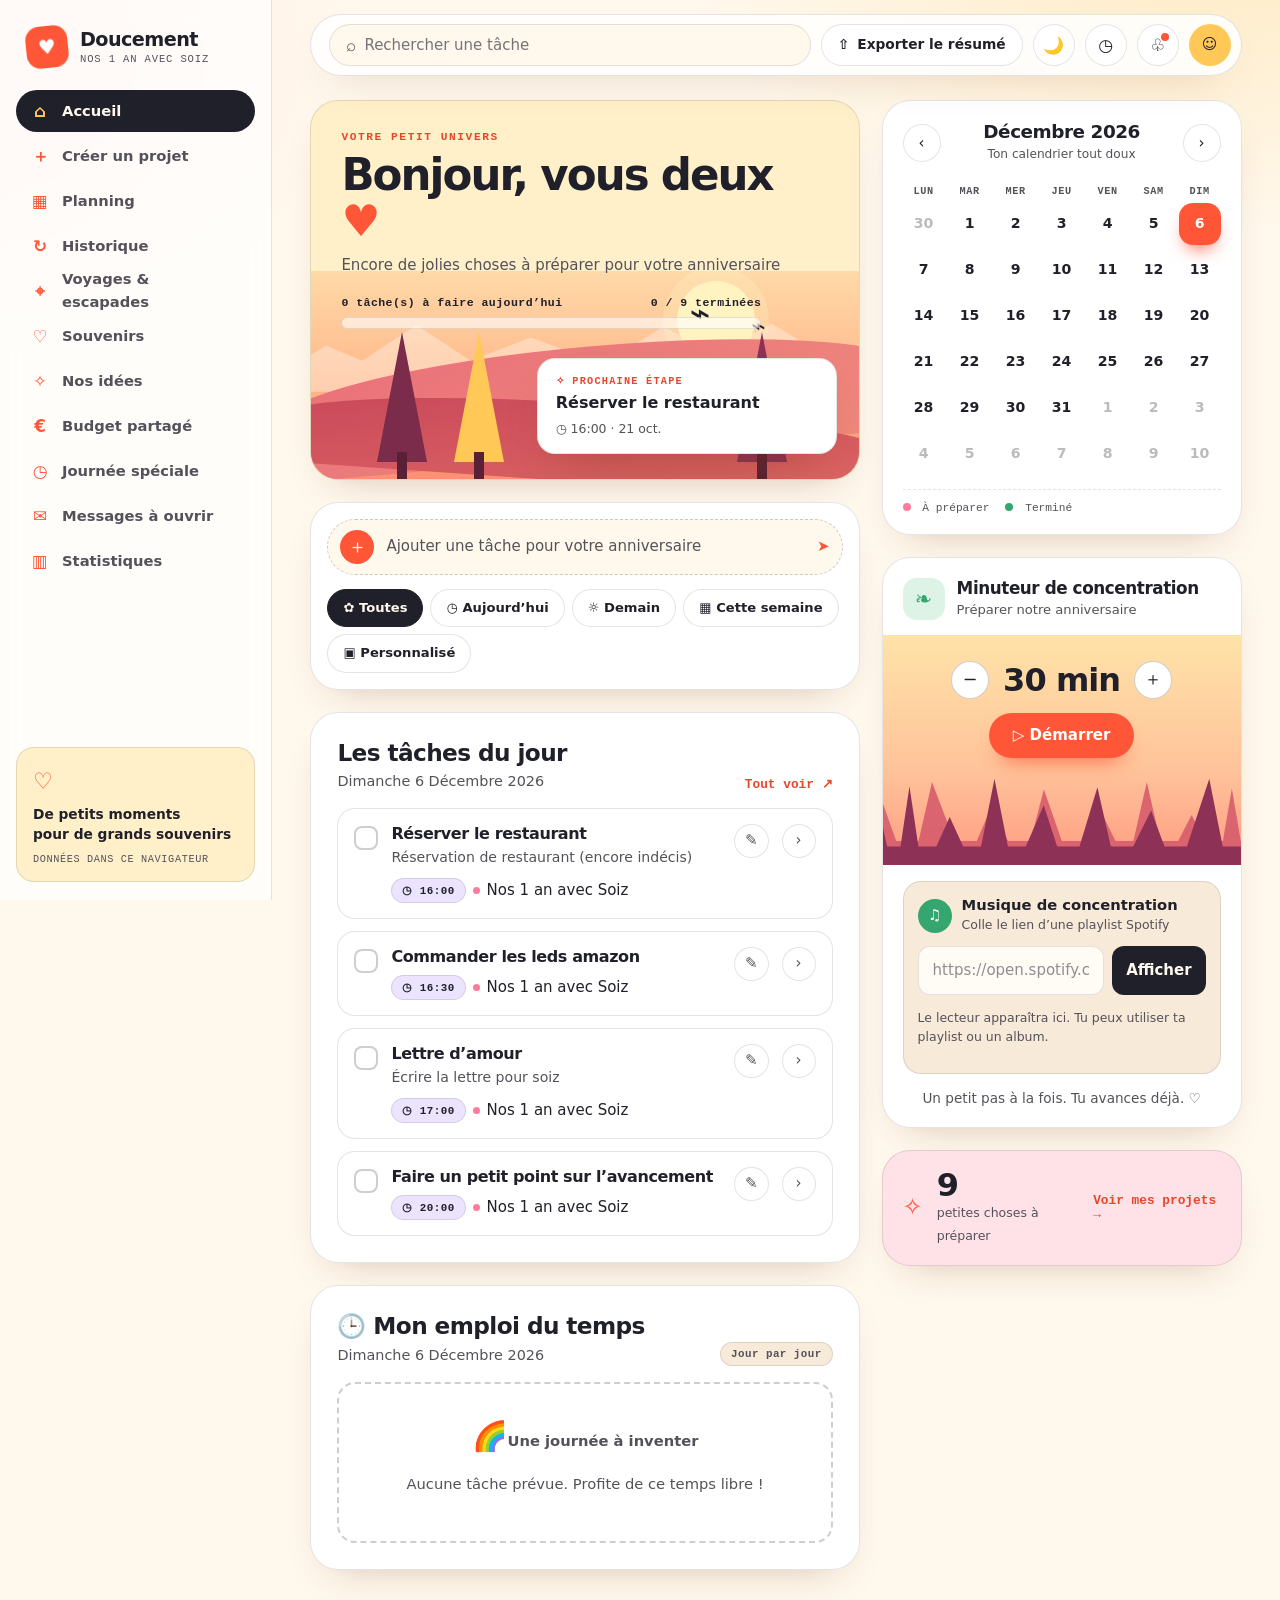
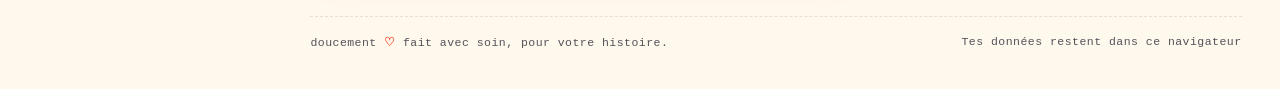
==== commit 0039a159: "Add files via upload" ====
--- a/index.html
+++ b/index.html
@@ -1 +1 @@
-<!doctype html><html lang="fr"><head><meta charset="utf-8"><meta name="viewport" content="width=device-width,initial-scale=1,viewport-fit=cover"><meta name="theme-color" content="#f7f4ee"><meta name="description" content="Ton espace doux pour organiser tes projets."><title>Doucement — Mon espace</title><link rel="stylesheet" href="style.css"></head><body data-page="home"><div id="app"></div><script src="app.js" defer></script></body></html>
+<!doctype html><html lang="fr"><head><meta charset="utf-8"><meta name="viewport" content="width=device-width,initial-scale=1,viewport-fit=cover"><meta name="theme-color" content="#fff8ed"><meta name="description" content="Ton espace doux pour organiser tes projets."><title>Doucement — Mon espace</title><link rel="stylesheet" href="style.css"><script>try{document.documentElement.dataset.theme=localStorage.getItem("doucement.theme")||"light"}catch(e){}</script></head><body data-page="home"><div id="app"></div><script src="app.js" defer></script></body></html>
--- a/style.css
+++ b/style.css
@@ -1,111 +1,549 @@
-@import url('https://fonts.googleapis.com/css2?family=Space+Grotesk:wght@400;500;600;700&family=DM+Sans:wght@400;500;600;700&family=Playfair+Display:ital,wght@0,500;0,600;0,700;1,500;1,600&display=swap');
-@import url('https://fonts.googleapis.com/css2?family=DM+Sans:wght@400;500;600;700&family=Manrope:wght@400;500;600;700;800&display=swap');
-:root{--bg:#f7f4ee;--paper:#fffefa;--ink:#302f35;--muted:#85818a;--line:#e9e3d9;--rose:#d98f9b;--rose-light:#f8e8e9;--sage:#789585;--sage-light:#e8f0e9;--lav:#aaa0c7;--lav-light:#efecf7;--peach:#e7b58f;--peach-light:#fbefe5;--shadow:0 12px 35px rgba(68,53,48,.055);--radius:22px;--sans:'DM Sans',system-ui,sans-serif;--display:'Manrope',system-ui,sans-serif}*{box-sizing:border-box}html{scroll-behavior:smooth}body{margin:0;background:var(--bg);color:var(--ink);font-family:var(--sans);line-height:1.5;padding-bottom:30px}button,input,textarea,select{font:inherit}button,a{ -webkit-tap-highlight-color:transparent}button{cursor:pointer}a{color:inherit;text-decoration:none}.shell{width:min(1120px,100% - 36px);margin:auto}.topbar{height:76px;display:flex;align-items:center;justify-content:space-between;gap:16px;border-bottom:1px solid var(--line);margin-bottom:30px}.brand{display:flex;align-items:center;gap:10px;font:800 1.18rem var(--display);letter-spacing:-.04em}.brand-mark{display:grid;place-items:center;width:38px;height:38px;border-radius:14px;background:var(--rose-light);color:#a85e6b;font-size:1.2rem}.brand small{display:block;color:var(--muted);font:500 .7rem var(--sans);letter-spacing:.02em}.nav{display:flex;gap:6px;align-items:center}.nav a{padding:10px 14px;border-radius:13px;color:#77727b;font-size:.91rem;font-weight:600}.nav a.active,.nav a:hover{background:var(--paper);color:var(--ink);box-shadow:0 2px 10px #302f3508}.nav .nav-plus{background:var(--ink);color:white}.menu-toggle{display:none;border:1px solid var(--line);background:var(--paper);border-radius:12px;padding:8px 12px}.eyebrow{text-transform:uppercase;letter-spacing:.14em;font-size:.72rem;color:#a16d77;font-weight:700;margin:0 0 10px}.heading{font:800 clamp(2rem,5vw,3.25rem)/1.12 var(--display);letter-spacing:-.055em;margin:0}.subheading{color:var(--muted);max-width:60ch;margin:12px 0 0}.page-head{display:flex;justify-content:space-between;align-items:flex-end;gap:20px;margin:28px 0 26px}.btn{border:0;border-radius:14px;padding:12px 17px;font-weight:700;display:inline-flex;justify-content:center;align-items:center;gap:8px;transition:transform .15s,box-shadow .15s}.btn:active{transform:scale(.98)}.btn-primary{background:var(--ink);color:white;box-shadow:0 6px 16px #302f3514}.btn-soft{background:var(--rose-light);color:#925866}.btn-plain{background:var(--paper);border:1px solid var(--line);color:var(--ink)}.btn-danger{background:#fff0f0;color:#a34f57}.grid{display:grid;gap:18px}.stats{grid-template-columns:repeat(3,minmax(0,1fr));margin:22px 0}.stat,.panel,.project-card,.task-card,.calendar-wrap{background:var(--paper);border:1px solid #eae5dc;border-radius:var(--radius);box-shadow:var(--shadow)}.stat{padding:21px 22px;display:flex;gap:15px;align-items:center}.stat-icon{width:47px;height:47px;display:grid;place-items:center;border-radius:16px;font-size:1.3rem}.stat-icon.rose{background:var(--rose-light)}.stat-icon.sage{background:var(--sage-light)}.stat-icon.lav{background:var(--lav-light)}.stat strong{font:800 1.7rem var(--display);display:block;line-height:1.15}.stat span:last-child{font-size:.85rem;color:var(--muted)}.home-grid{grid-template-columns:1.35fr .85fr;align-items:start}.panel{padding:23px}.panel-head{display:flex;justify-content:space-between;align-items:center;gap:12px;margin-bottom:17px}.panel h2,.section-title{font:800 1.15rem var(--display);margin:0;letter-spacing:-.03em}.small-link{font-size:.85rem;color:#a16d77;font-weight:700}.project-list{display:grid;gap:12px}.project-card{padding:17px;display:flex;align-items:center;gap:14px;box-shadow:none;transition:transform .15s,border-color .15s}.project-card:hover{transform:translateY(-2px);border-color:#d8c4c3}.project-emoji{width:48px;height:48px;flex:none;border-radius:16px;display:grid;place-items:center;font-size:1.35rem;background:var(--rose-light)}.project-info{flex:1;min-width:0}.project-info h3{margin:0;font:750 1rem var(--display);overflow-wrap:anywhere}.project-info p{margin:4px 0 0;color:var(--muted);font-size:.84rem}.project-arrow{color:#aaa;font-size:1.3rem}.progress{height:6px;background:#eee9e2;border-radius:99px;overflow:hidden;margin-top:11px}.progress span{display:block;height:100%;background:var(--sage);border-radius:99px}.empty{padding:30px 18px;text-align:center;color:var(--muted);border:1px dashed #ddd3c8;border-radius:18px}.empty .empty-emoji{font-size:2rem;margin-bottom:8px}.empty h3{color:var(--ink);margin:4px 0;font:750 1.05rem var(--display)}.empty p{font-size:.9rem;margin:5px auto 15px;max-width:34ch}.task-list{display:grid;gap:10px}.task-card{padding:14px 16px;display:flex;gap:13px;align-items:flex-start;box-shadow:none}.task-check{appearance:none;width:22px;height:22px;border:1.7px solid #cfc7bd;border-radius:8px;background:white;flex:none;margin:2px 0 0;display:grid;place-items:center}.task-check:checked{background:var(--sage);border-color:var(--sage)}.task-check:checked:after{content:'✓';color:white;font-size:.85rem}.task-main{flex:1;min-width:0}.task-main h3{margin:0;font-size:.96rem;font-weight:700;overflow-wrap:anywhere}.task-main p{font-size:.84rem;color:var(--muted);margin:4px 0 0;white-space:pre-wrap;overflow-wrap:anywhere}.task-card.done .task-main h3{text-decoration:line-through;color:#999}.task-meta{display:flex;gap:7px;flex-wrap:wrap;margin-top:8px}.pill{font-size:.74rem;padding:4px 8px;border-radius:8px;background:#f2eee8;color:#77717a}.pill.time{background:var(--lav-light);color:#72648f}.pill.late{background:#ffeded;color:#a64e57}.pill.done{background:var(--sage-light);color:#52705f}.task-actions{display:flex;gap:5px}.icon-btn{border:0;background:transparent;color:#938c91;padding:5px;border-radius:8px}.icon-btn:hover{background:#f5eee9;color:var(--ink)}.form-layout{display:grid;grid-template-columns:1fr 320px;gap:20px;align-items:start}.form-card{padding:24px;background:var(--paper);border:1px solid var(--line);border-radius:var(--radius);box-shadow:var(--shadow)}.form-section+.form-section{border-top:1px solid var(--line);padding-top:22px;margin-top:24px}.form-section h2{font:800 1.1rem var(--display);margin:0 0 5px}.hint{font-size:.86rem;color:var(--muted);margin:0 0 17px}.field-grid{display:grid;grid-template-columns:1fr 1fr;gap:14px}.field{display:grid;gap:7px;margin-bottom:15px}.field label,.field>span{font-size:.83rem;font-weight:700;color:#615c64}.field input,.field textarea,.field select{width:100%;min-width:0;border:1px solid #e4ddd4;background:#fff;border-radius:12px;padding:12px 13px;color:var(--ink);outline:none}.field input:focus,.field textarea:focus,.field select:focus{border-color:#d49aa3;box-shadow:0 0 0 3px #f8e8e9}.field textarea{resize:vertical;min-height:90px}.field small{font-size:.76rem;color:var(--muted)}.task-builder{display:grid;gap:12px}.builder-task{border:1px solid var(--line);border-radius:16px;padding:15px;background:#fffefa}.builder-head{display:flex;align-items:center;justify-content:space-between;gap:10px;margin-bottom:12px}.builder-head strong{font-size:.9rem}.builder-grid{display:grid;grid-template-columns:1fr 1fr;gap:0 12px}.builder-grid .wide{grid-column:1/-1}.form-side{display:grid;gap:14px}.tip-card{padding:20px;border-radius:20px;background:var(--sage-light);color:#456453}.tip-card h3{margin:0 0 8px;font:800 1.02rem var(--display)}.tip-card p{font-size:.88rem;margin:0}.tip-card.pink{background:var(--rose-light);color:#8c5660}.form-actions{display:flex;gap:10px;flex-wrap:wrap;margin-top:22px}.calendar-top{display:flex;align-items:center;justify-content:space-between;gap:14px;margin-bottom:18px}.month-switch{display:flex;align-items:center;gap:10px}.month-switch h2{font:800 1.2rem var(--display);margin:0;min-width:170px;text-align:center}.month-switch button{width:38px;height:38px;border:1px solid var(--line);border-radius:12px;background:white}.calendar-wrap{padding:20px}.calendar-grid{display:grid;grid-template-columns:repeat(7,minmax(0,1fr));gap:5px}.weekday{text-align:center;font-size:.75rem;font-weight:700;color:var(--muted);padding:8px 0}.day{border:1px solid transparent;border-radius:12px;min-height:83px;padding:8px 6px;background:#fff;min-width:0;text-align:left;color:var(--ink)}.day:hover{border-color:#d8c2c1}.day.other{background:transparent;color:#bbb}.day.today{border-color:var(--rose);background:#fff8f8}.day.selected{background:var(--rose-light);border-color:var(--rose)}.day-num{font-size:.8rem;font-weight:700}.day-dots{display:flex;gap:3px;flex-wrap:wrap;margin-top:8px}.day-dot{width:6px;height:6px;border-radius:50%;background:var(--sage)}.day-dot.pink{background:var(--rose)}.day-dot.purple{background:var(--lav)}.day-count{font-size:.65rem;color:var(--muted);margin-top:3px}.agenda{margin-top:22px}.agenda h2{font:800 1.2rem var(--display);margin:0 0 13px}.agenda-date{font-size:.88rem;color:var(--muted);margin:-8px 0 14px}.history-tools{display:flex;gap:10px;flex-wrap:wrap;margin:0 0 20px}.history-tools input,.history-tools select{border:1px solid var(--line);border-radius:12px;padding:11px 13px;background:var(--paper);min-width:0}.history-tools input{flex:1;min-width:180px}.history-grid{grid-template-columns:repeat(2,minmax(0,1fr))}.history-card{display:flex;flex-direction:column;align-items:stretch}.history-card .project-info{margin-top:12px}.history-card .history-actions{display:flex;gap:8px;margin-top:15px}.history-card .history-actions .btn{flex:1}.status-label{display:inline-flex;align-items:center;gap:6px;font-size:.75rem;font-weight:700;color:#63806d;background:var(--sage-light);padding:5px 9px;border-radius:99px}.status-label.archived{color:#837b8e;background:var(--lav-light)}.note-box{background:#fff8e9;border:1px solid #f0e4c8;border-radius:18px;padding:17px;margin-top:18px}.note-box label{display:block;font-weight:700;font-size:.9rem;margin-bottom:8px}.note-box textarea{width:100%;border:1px solid #eee0c2;border-radius:12px;background:#fffdf7;padding:11px;resize:vertical;min-height:95px}.note-box button{margin-top:8px}.toast{position:fixed;bottom:22px;left:50%;transform:translateX(-50%);z-index:10;background:#302f35;color:white;padding:12px 18px;border-radius:14px;box-shadow:var(--shadow);font-size:.9rem;max-width:calc(100% - 30px)}.footer{color:var(--muted);font-size:.8rem;text-align:center;margin:42px auto 10px}.mobile-bottom{display:none}
-@media(max-width:800px){.shell{width:min(100% - 28px,650px)}.topbar{height:68px;margin-bottom:22px}.nav{display:none;position:absolute;top:65px;left:14px;right:14px;background:var(--paper);border:1px solid var(--line);border-radius:17px;padding:9px;box-shadow:var(--shadow);z-index:20;flex-direction:column;align-items:stretch}.nav.open{display:flex}.nav a{padding:12px}.menu-toggle{display:block}.home-grid,.form-layout{grid-template-columns:1fr}.form-side{grid-template-columns:1fr 1fr}.page-head{align-items:flex-start;flex-direction:column;margin-top:22px}.page-head .btn{width:100%}.stats{gap:10px}.stat{padding:14px 12px;gap:9px;align-items:flex-start;flex-direction:column}.stat-icon{width:38px;height:38px;border-radius:13px}.stat strong{font-size:1.45rem}.stat span:last-child{font-size:.77rem}.panel,.form-card,.calendar-wrap{padding:17px}.day{min-height:64px;padding:6px 4px}.day-count{display:none}.calendar-grid{gap:3px}.history-grid{grid-template-columns:1fr}}
-@media(max-width:480px){.heading{font-size:2.2rem}.stats{grid-template-columns:repeat(3,minmax(0,1fr))}.stat strong{font-size:1.3rem}.stat span:last-child{font-size:.7rem}.field-grid,.builder-grid,.form-side{grid-template-columns:1fr}.builder-grid .wide{grid-column:auto}.calendar-wrap{padding:11px}.calendar-top{align-items:flex-start;flex-direction:column}.month-switch{width:100%;justify-content:space-between}.month-switch h2{min-width:0}.weekday{font-size:.68rem}.day{min-height:54px;border-radius:9px}.day-num{font-size:.74rem}.day-dots{margin-top:5px}.day-dot{width:5px;height:5px}.project-card{padding:13px;gap:10px}.project-emoji{width:42px;height:42px}.task-card{padding:12px}.task-actions{flex-direction:column}.mobile-bottom{display:flex;position:fixed;bottom:0;left:0;right:0;z-index:8;background:#fffefaee;backdrop-filter:blur(14px);border-top:1px solid var(--line);padding:8px 8px calc(8px + env(safe-area-inset-bottom));justify-content:space-around}.mobile-bottom a{font-size:.7rem;font-weight:700;color:var(--muted);display:grid;justify-items:center;gap:3px;padding:4px 10px}.mobile-bottom a span:first-child{font-size:1.1rem}.mobile-bottom a.active{color:#a16d77}.footer{margin-bottom:80px}.toast{bottom:85px}}
-
-/* Adresse de tâche et planification des trajets */
-.task-address { margin: 5px 0 0; font-size: .88rem; color: var(--muted, #777); overflow-wrap: anywhere; }
-.task-address a { color: var(--sage, #718a76); text-decoration: underline; text-underline-offset: 2px; }
-.route-stops { margin: 16px 0; }
-.route-stops ol { list-style: none; margin: 0; padding: 0; counter-reset: route; display: grid; gap: 10px; }
-.route-stops li { counter-increment: route; position: relative; padding: 12px 14px 12px 48px; border: 1px solid var(--border, #eee3df); border-radius: 14px; background: var(--cream, #fffaf7); }
-.route-stops li::before { content: counter(route); position: absolute; left: 14px; top: 12px; width: 24px; height: 24px; display: grid; place-items: center; border-radius: 50%; background: var(--rose-light, #f8e5e8); color: var(--text, #594b4a); font-weight: 700; font-size: .85rem; }
-.route-stops li span, .route-stops li small { display: block; }
-.route-stops li small { margin-top: 3px; color: var(--muted, #777); overflow-wrap: anywhere; }
-.empty-route { padding: 14px; border-radius: 14px; background: var(--cream, #fffaf7); color: var(--muted, #777); }
-#reminderSelect { max-width: 100%; }
-@media (max-width: 640px) { .route-stops li { padding-right: 10px; } #buildRoute { width: 100%; justify-content: center; } }
-.route-map { margin: 14px 0 18px; overflow: hidden; border-radius: 16px; border: 1px solid var(--border, #eee3df); background: var(--cream, #fffaf7); }
-.route-leaflet-map { height: 340px; width: 100%; z-index: 0; }
-.route-summary { padding: 10px 14px; margin: 0; font-size: .9rem; background: var(--rose-light, #f8e5e8); }
-@media (max-width: 640px) { .route-leaflet-map { height: 280px; } }
-
-
-/* Accueil signature : pastel lumineux, formes illustrées et hiérarchie plus éditoriale */
-.home-hero{position:relative;display:grid;grid-template-columns:1.08fr .92fr;align-items:center;min-height:360px;overflow:hidden;margin:26px 0 20px;padding:38px 42px;border:1px solid #eadfe0;border-radius:30px;background:linear-gradient(118deg,#fffefa 0%,#fffaf6 48%,#f5eaf5 100%);box-shadow:0 18px 50px rgba(83,59,73,.07)}
-.home-hero .eyebrow{color:#b16d80}.home-hero .heading{font-size:clamp(2.15rem,4.3vw,3.45rem);line-height:1.08;max-width:620px}.home-hero .subheading{font-size:1rem;line-height:1.75;max-width:430px;margin-top:17px}.hero-copy{position:relative;z-index:2}.hero-actions{display:flex;gap:10px;flex-wrap:wrap;margin-top:23px}.hero-note{display:flex;align-items:center;gap:8px;color:#8e858d;font-size:.83rem;margin-top:22px}.hero-note span{color:#c67e91}.hero-art{height:290px;position:relative;isolation:isolate}.hero-art:before{content:'';position:absolute;width:285px;height:285px;right:15px;top:0;border-radius:50%;background:linear-gradient(145deg,#f6dce3,#e9e3f7);opacity:.9}.art-sun{position:absolute;z-index:-1;width:102px;height:102px;right:62px;top:14px;border-radius:50%;background:#f9d7a7;box-shadow:0 0 0 13px #f9d7a733}.art-cloud{position:absolute;z-index:2;width:78px;height:22px;background:#fffefa;border-radius:30px;filter:drop-shadow(0 4px 5px #80677a12)}.art-cloud:before,.art-cloud:after{content:'';position:absolute;bottom:7px;background:inherit;border-radius:50%}.art-cloud:before{width:31px;height:31px;left:12px}.art-cloud:after{width:24px;height:24px;left:34px}.cloud-one{top:45px;left:20px}.cloud-two{top:90px;right:12px;transform:scale(.72)}.art-hill{position:absolute;bottom:18px;border-radius:55% 55% 0 0}.hill-back{width:280px;height:145px;right:4px;background:#b9d4c3;transform:rotate(-9deg)}.hill-front{width:310px;height:126px;right:48px;bottom:0;background:linear-gradient(130deg,#86b5a0,#c5dfcb);transform:rotate(9deg)}.art-flower{position:absolute;color:#fff9f1;text-shadow:0 2px 7px #547b6b55;font-size:3rem}.flower-one{bottom:42px;right:56px;transform:rotate(-15deg)}.flower-two{bottom:87px;right:215px;font-size:2.1rem;color:#f8e6ef}.art-heart{position:absolute;right:66px;top:97px;font-size:3rem;color:#c77791;transform:rotate(12deg);text-shadow:0 5px 12px #c7779133}.art-label{position:absolute;right:0;bottom:8px;padding:12px 17px;background:#fffefaee;border:1px solid #fff;border-radius:17px;box-shadow:0 9px 24px #66536617;transform:rotate(-3deg)}.art-label span,.art-label strong{display:block}.art-label span{font-size:.65rem;text-transform:uppercase;letter-spacing:.12em;color:#a28a9a}.art-label strong{font:800 1rem var(--display);color:#655568}.home-stats{margin:20px 0 22px}.home-stats .stat{border-radius:20px;background:#fffefaed}.home-project-panel,.home-next-panel{padding:25px}.home-project-panel .panel-head,.home-next-panel .panel-head{align-items:center}.home-project-panel .eyebrow,.home-next-panel .eyebrow{margin-bottom:4px;font-size:.64rem}.home-project-panel .panel-head h2,.home-next-panel .panel-head h2{font-size:1.25rem}.home-project-panel .project-card{border-radius:17px;background:linear-gradient(100deg,#fffefa,#fff8f7);padding:17px}.home-project-panel .project-emoji{border-radius:17px}.home-next-panel .task-list{gap:9px}.home-next-panel .task-card{border-radius:16px;padding:13px 12px;background:#fffefa}.home-all-tasks{display:flex;margin-top:14px;justify-content:space-between}.mini-quote{display:flex;align-items:center;gap:12px;margin-top:17px;padding:15px 16px;border-radius:17px;background:linear-gradient(100deg,#f8e8ec,#f1edf9);color:#8d687a}.mini-quote>span:first-child{font:2.5rem Georgia,serif;line-height:.8;color:#c48296}.mini-quote p{margin:0;font-size:.85rem;flex:1}.quote-flower{font-size:1.5rem;color:#b18cab}.home-bottom-note{display:flex;align-items:center;gap:14px;margin:20px 0 4px;padding:19px 23px;border:1px solid #e9e2e9;border-radius:20px;background:linear-gradient(105deg,#f7eee9,#f3eef8)}.home-bottom-note strong{font:750 .95rem var(--display)}.home-bottom-note p{margin:3px 0 0;color:var(--muted);font-size:.85rem}.note-sparkle{font-size:1.7rem;color:#b486a5}.note-heart{margin-left:auto;font-size:1.8rem;color:#c78398}
-@media(max-width:800px){.home-hero{grid-template-columns:1fr;padding:29px 25px 0;min-height:unset}.home-hero .heading{font-size:clamp(2rem,8vw,3rem)}.hero-art{height:230px;margin-top:8px}.hero-art:before{width:220px;height:220px;right:calc(50% - 110px)}.art-sun{right:calc(50% - 68px);width:80px;height:80px}.hill-back{right:calc(50% - 135px);width:270px}.hill-front{right:calc(50% - 155px);width:310px}.art-label{right:calc(50% - 145px)}.flower-one{right:calc(50% - 90px)}.flower-two{right:calc(50% + 50px)}.art-heart{right:calc(50% - 80px)}.home-stats{grid-template-columns:repeat(3,minmax(0,1fr));gap:9px}.home-stats .stat{padding:13px 10px;gap:8px}.home-stats .stat-icon{width:35px;height:35px;border-radius:12px;font-size:1rem}.home-stats .stat strong{font-size:1.35rem}.home-stats .stat span:last-child{font-size:.72rem}.home-grid{grid-template-columns:1fr}.home-bottom-note{padding:16px}}
-@media(max-width:480px){.home-hero{margin-top:16px;padding:25px 19px 0;border-radius:23px}.hero-actions .btn{flex:1;padding:11px 12px;font-size:.84rem}.hero-art{height:205px}.home-stats{gap:7px}.home-stats .stat{display:block;text-align:center;padding:12px 5px}.home-stats .stat-icon{margin:0 auto 8px}.home-project-panel,.home-next-panel{padding:18px}.home-bottom-note{gap:10px}.note-heart{font-size:1.4rem}}
-
-/* === Tableau de bord Doucement — interface pastel inspirée de la référence === */
-.dashboard-page{max-width:none;width:100%;margin:0;padding:18px 22px 26px;background:radial-gradient(ellipse at 10% 0%,#fffaf6 0%,#f5f2ee 50%,#eeefed 100%);min-height:100vh;color:#273e4d;font-family:var(--body,Inter,system-ui,sans-serif)}
-.dashboard-page .footer,.dashboard-page .mobile-bottom{display:none}
-.dashboard-shell{display:grid;grid-template-columns:252px minmax(0,1fr);gap:16px;max-width:1680px;margin:0 auto;align-items:stretch}
-.dash-sidebar{min-height:calc(100vh - 36px);padding:22px 13px 14px;border:1px solid #ffffffc9;border-radius:24px;background:rgba(255,255,255,.74);backdrop-filter:blur(20px);box-shadow:0 10px 34px #52625b0b;display:flex;flex-direction:column;overflow:hidden}
-.dash-brand{display:flex;align-items:center;gap:12px;text-decoration:none;color:#2b4354;padding:3px 9px 25px}.brand-heart{display:grid;place-items:center;width:39px;height:39px;border-radius:15px;background:linear-gradient(145deg,#f5b8cb,#f9dce4);color:#fff;font-size:1.45rem;box-shadow:inset 0 1px 0 #ffffffaa}.dash-brand strong{display:block;font-size:1.4rem;letter-spacing:-.04em}.dash-brand small{display:block;color:#78899a;margin-top:3px;font-size:.83rem}
-.dash-nav{display:grid;gap:6px}.dash-nav a,.dash-list-links a{display:flex;align-items:center;gap:13px;padding:12px 13px;border-radius:15px;text-decoration:none;color:#526273;font-size:.94rem;transition:background .2s,transform .2s}.dash-nav a span{width:22px;text-align:center;font-size:1.25rem}.dash-nav a:hover,.dash-list-links a:hover{background:#f8f1f2;transform:translateX(2px)}.dash-nav a.active{background:linear-gradient(105deg,#f8e3e9d9,#f7eaf0a6);color:#ad6e83;font-weight:700}.dash-side-heading{display:flex;justify-content:space-between;align-items:center;margin:25px 7px 9px;color:#3e4c59;font-size:.91rem;font-weight:750}.dash-side-heading a{color:#8393a2;text-decoration:none;font-size:1.2rem}.dash-list-links{display:grid;gap:2px}.dash-list-links a{padding:10px 13px}.pink-dot,.green-dot,.purple-dot,.blue-dot{display:inline-block;width:8px;height:8px;border-radius:50%;flex:none}.pink-dot{background:#e88eac}.green-dot{background:#82c2a5}.purple-dot{background:#aaa0ed}.blue-dot{background:#76c7df}.dash-list-links .pink-dot,.dash-list-links .green-dot,.dash-list-links .purple-dot,.dash-list-links .blue-dot{margin-left:auto}.dash-project-link{display:flex;align-items:center;gap:10px;padding:11px 10px;border-radius:14px;background:#fbf4f5;text-decoration:none;color:#566579;font-size:.86rem}.dash-project-link>span:first-child{display:grid;place-items:center;width:34px;height:34px;border-radius:12px;background:#f8e0e8;color:#bd7b92;font-size:1.2rem}.dash-project-link>span:nth-child(2){flex:1}.dash-project-link .pink-dot{margin-right:2px}.dash-sidebar-note{margin-top:auto;padding:30px 6px 5px;text-align:center;color:#8c9aa4}.dash-sidebar-note>span{font-size:2rem;color:#e18aa7}.dash-sidebar-note p{font-family:Georgia,serif;font-style:italic;line-height:1.65;font-size:.9rem}.sidebar-leaves{font-size:2rem;color:#77b3a0;letter-spacing:8px;margin-top:12px}
-.dash-main{min-width:0}.dash-topbar{height:80px;display:flex;align-items:center;gap:12px;padding:10px 16px;margin-bottom:16px;border:1px solid #ffffffd9;border-radius:23px;background:rgba(255,255,255,.77);backdrop-filter:blur(20px);box-shadow:0 8px 25px #58635e08}.dash-search{height:48px;display:flex;align-items:center;gap:12px;flex:1;min-width:90px;padding:0 15px;border:1px solid #e8e8e8;border-radius:17px;background:#ffffffa6;color:#6b7a86}.dash-search>span{font-size:1.6rem;line-height:1}.dash-search input{width:100%;border:0;outline:0;background:transparent;color:#2d4353;font:inherit;font-size:.88rem}.dash-search input::placeholder{color:#9aa2ad}.glass-button,.round-top-button{border:1px solid #e7e8e6;background:rgba(255,255,255,.53);backdrop-filter:blur(12px);color:#596570;cursor:pointer;transition:transform .2s,background .2s,box-shadow .2s}.glass-button{height:46px;display:flex;align-items:center;gap:9px;padding:0 15px;border-radius:16px;white-space:nowrap}.round-top-button{width:46px;height:46px;border-radius:50%;font-size:1.2rem;position:relative}.avatar{width:43px;height:43px;border-radius:50%;display:grid;place-items:center;background:linear-gradient(145deg,#f6cad6,#f3d7a0);font-size:1.4rem;color:#67505a;border:2px solid #fff}.notification-button i{position:absolute;width:8px;height:8px;background:#ee819b;border:1px solid white;border-radius:50%;right:10px;top:9px}.glass-button:hover,.round-top-button:hover{background:#fff;transform:translateY(-2px);box-shadow:0 6px 16px #4c63531a}
-.dash-columns{display:grid;grid-template-columns:minmax(0,1.42fr) minmax(310px,.9fr);gap:16px;align-items:start}.dash-center,.dash-right{display:grid;gap:16px;min-width:0}.dash-welcome{position:relative;min-height:370px;overflow:hidden;border:7px solid rgba(255,255,255,.88);border-radius:25px;background:linear-gradient(125deg,#c3efe7,#e0f6d9 57%,#b3e4d6);box-shadow:0 10px 25px #64776c0b}.welcome-copy{position:relative;z-index:3;padding:25px 24px 0;max-width:88%}.dash-overline{font-size:.67rem;letter-spacing:.16em;font-weight:800;color:#4d8f8b;margin:0 0 12px}.welcome-copy h1{font-size:clamp(1.65rem,2.6vw,2.6rem);letter-spacing:-.045em;line-height:1.12;margin:0 0 10px;color:#243f50}.welcome-copy h1 span{color:#eb84a7}.welcome-copy>p:not(.dash-overline){font-size:.94rem;margin:0;color:#426575}.welcome-progress-label{display:flex;flex-wrap:wrap;gap:7px;justify-content:space-between;margin-top:15px;font-size:.73rem;color:#4c7a7e}.welcome-progress-label b{font-weight:650}.welcome-progress{width:min(300px,100%);height:8px;border-radius:99px;background:#ffffffa8;border:1px solid #ffffffd9;overflow:hidden;margin-top:7px}.welcome-progress span{display:block;height:100%;border-radius:99px;background:linear-gradient(90deg,#ed82a8,#f4b3c4);transition:width .3s}.welcome-landscape{position:absolute;inset:130px 0 0;overflow:hidden;background:linear-gradient(180deg,#c8eee2 0%,#e7f8d8 42%,#a5dcd0 100%)}.welcome-landscape:before{content:'';position:absolute;left:-5%;right:-5%;top:20%;height:40%;background:#ffffff9c;clip-path:polygon(0 75%,7% 45%,13% 63%,22% 20%,31% 63%,41% 35%,53% 67%,63% 22%,72% 55%,81% 18%,90% 58%,100% 30%,100% 100%,0 100%)}.sun{position:absolute;width:78px;height:78px;right:19%;top:5%;border-radius:50%;background:#fff9d4c9;box-shadow:0 0 0 13px #fff9d433}.mountain{position:absolute;bottom:18%;width:120%;height:53%;left:-8%;border-radius:50% 50% 0 0}.mountain-back{background:linear-gradient(160deg,#9dcfc0,#a8ddd0);transform:rotate(-5deg);bottom:11%}.mountain-front{background:linear-gradient(170deg,#70b9a7,#a4d5ad);height:38%;bottom:-2%;transform:rotate(4deg)}.tree{position:absolute;bottom:8%;width:0;height:0;border-left:25px solid transparent;border-right:25px solid transparent;border-bottom:130px solid #2b6a60;filter:drop-shadow(0 5px 0 #ffffff12)}.tree:after{content:'';position:absolute;left:-5px;top:120px;width:10px;height:30px;background:#9d8760}.tree-one{left:12%;transform:scale(1.12);border-bottom-color:#245d54}.tree-two{left:26%;transform:scale(.78);border-bottom-color:#86b879}.tree-three{right:13%;transform:scale(1.28);border-bottom-color:#286b5f}.bird{position:absolute;z-index:2;color:#2c6c6b;font-size:2.2rem;transform:rotate(-20deg)}.bird-one{right:27%;top:7%}.bird-two{right:17%;top:18%;font-size:1.5rem}.up-next{position:absolute;z-index:4;right:4%;bottom:12%;width:min(290px,57%);padding:15px 17px;border:1px solid #ffffffdb;border-radius:19px;background:rgba(255,255,255,.82);backdrop-filter:blur(14px);box-shadow:0 10px 26px #426f641c;display:grid;gap:8px}.up-next small{color:#6a9b90;font-weight:800;font-size:.63rem;letter-spacing:.1em}.up-next strong{font-size:.94rem;color:#2e4657;line-height:1.3}.up-next span{font-size:.75rem;color:#81909b}
-.quick-add-card,.dash-calendar-card,.dash-task-section,.focus-card,.dash-progress-card{border:1px solid #ffffffd9;border-radius:23px;background:rgba(255,255,255,.78);backdrop-filter:blur(18px);box-shadow:0 8px 25px #58635e07}.quick-add-card{padding:12px 14px}.quick-add{height:47px;display:flex;align-items:center;gap:12px;padding:0 12px;border:1px solid #e8e8e7;border-radius:16px;background:#ffffffab;text-decoration:none;color:#8290a0;font-size:.87rem}.quick-add>span:first-child{width:31px;height:31px;border-radius:50%;display:grid;place-items:center;background:#f8e1e7;color:#b8778b;font-size:1.4rem}.quick-add>span:nth-child(2){flex:1}.quick-add b{color:#6e9d9c;font-size:1rem}.quick-filters{display:flex;gap:8px;flex-wrap:wrap;margin-top:11px}.filter-chip{display:flex;align-items:center;justify-content:center;gap:6px;flex:1;min-width:max-content;padding:10px 11px;border:1px solid transparent;border-radius:14px;background:#f3f3f2a8;color:#687584;font-size:.76rem;cursor:pointer;transition:transform .2s,background .2s}.filter-chip:hover{transform:translateY(-2px)}.filter-chip.active{background:#f9e3e9;color:#b16d86;border-color:#f3d5de}.filter-chip:nth-child(2){background:#e8f5ed;color:#589783}.filter-chip:nth-child(3){background:#f0ebfa;color:#9381bf}.filter-chip:nth-child(4){background:#eaf3f8;color:#6389a5}.filter-chip:nth-child(5){background:#f1f0ed;color:#727b83}
-.dash-task-section{padding:18px 17px}.dash-section-heading{display:flex;justify-content:space-between;align-items:center;gap:12px;margin:0 0 13px}.dash-section-heading h2{font-size:1.12rem;margin:0;color:#2b4253;letter-spacing:-.02em}.dash-section-heading p{font-size:.77rem;color:#8995a1;margin:4px 0 0;text-transform:capitalize}.dash-section-heading>a{color:#6b9f99;text-decoration:none;font-size:.78rem;white-space:nowrap}.dash-task-list{display:grid;gap:8px}.dash-task{display:flex;align-items:flex-start;gap:12px;padding:14px 12px;border:1px solid #e7e8e5;border-radius:17px;background:linear-gradient(110deg,#ffffffd9,#fcfbf9bd);transition:transform .2s,border-color .2s,box-shadow .2s}.dash-task:hover{transform:translateY(-1px);border-color:#ead4dc;box-shadow:0 6px 18px #5d6b6310}.dash-task.done{opacity:.65}.dash-task>.task-check{appearance:none;flex:none;width:20px;height:20px;margin:2px 0 0;border:1.5px solid #c3cbd0;border-radius:50%;background:#fff;cursor:pointer}.dash-task>.task-check:checked{background:#79b99f;border-color:#79b99f;box-shadow:inset 0 0 0 4px #fff}.dash-task-content{min-width:0;flex:1}.dash-task-content h3{font-size:.86rem;font-weight:700;margin:0 0 4px;color:#30485a}.dash-task.done h3{text-decoration:line-through}.dash-task-content p{font-size:.77rem;color:#87929c;margin:0 0 5px}.dash-address{display:block;font-size:.72rem;color:#6c9d95;overflow-wrap:anywhere;margin:3px 0 6px}.dash-task-meta{display:flex;align-items:center;flex-wrap:wrap;gap:7px;margin-top:8px;color:#8a97a2;font-size:.68rem}.time-chip{padding:4px 8px;border-radius:9px;background:#f7e8ed;color:#ad7287;font-size:.68rem}.category-dot{width:7px;height:7px;border-radius:50%;background:#d6a5de}.round-action{flex:none;display:grid;place-items:center;width:29px;height:29px;border:1px solid #e9e9e7;border-radius:50%;background:#ffffffaa;color:#8494a2;text-decoration:none;cursor:pointer}.round-action:hover{background:#f8e6ec;color:#b16d86}.dash-empty{padding:22px;text-align:center;color:#8b969d;font-size:.86rem;line-height:1.8}.dash-empty a{color:#6f9f95;text-decoration:none}
-.dash-calendar-card{padding:17px 17px 14px}.dash-calendar-head{display:flex;align-items:center;justify-content:space-between;gap:8px;margin-bottom:17px}.dash-calendar-head>div{text-align:center;flex:1}.dash-calendar-head h2{font-size:1.15rem;margin:0;color:#30485a;text-transform:capitalize}.dash-calendar-head small{font-size:.7rem;color:#9aa4ad;display:block;margin-top:4px}.calendar-arrow{width:39px;height:39px;border-radius:50%;border:1px solid #e6e8e6;background:#ffffffb8;color:#526878;font-size:1.5rem;cursor:pointer;transition:background .2s,transform .2s}.calendar-arrow:hover{background:#f9e4eb;transform:scale(1.04)}.dash-weekdays,.dash-calendar-grid{display:grid;grid-template-columns:repeat(7,minmax(0,1fr));gap:5px}.dash-weekdays{margin-bottom:7px}.dash-weekdays span{text-align:center;font-size:.7rem;color:#99a3ad;padding:4px 0}.dash-day{position:relative;display:flex;flex-direction:column;align-items:center;justify-content:center;gap:5px;min-width:0;aspect-ratio:1/1;border:1px solid transparent;border-radius:13px;background:transparent;color:#5c6c78;font:inherit;font-size:.78rem;cursor:pointer;transition:background .2s,border .2s,transform .2s}.dash-day:hover{background:#f8f0f1;transform:scale(1.04)}.dash-day.muted-day{color:#c2c8cc}.dash-day.selected-day{background:#e98eaa;color:white;font-weight:800;box-shadow:0 5px 12px #e98eaa33}.dash-day.today-day:not(.selected-day){border-color:#e7a7ba;color:#b26d84}.day-dots{display:flex;gap:3px;position:absolute;bottom:6px}.day-dots b{display:block;width:4px;height:4px;border-radius:50%;background:#ed94b0}.selected-day .day-dots b{background:#fff}.calendar-legend{display:flex;gap:16px;margin-top:14px;padding-top:12px;border-top:1px solid #eff0ed;color:#8b969f;font-size:.68rem}.calendar-legend span{display:flex;align-items:center;gap:6px}.calendar-legend .pink-dot,.calendar-legend .green-dot{width:6px;height:6px}
-.focus-card{overflow:hidden;padding:19px 18px 0;background:linear-gradient(145deg,#d8f3e5,#c5ecdd 65%,#b9e4d6)}.focus-head{display:flex;align-items:center;gap:10px;position:relative;z-index:2}.focus-leaf{width:36px;height:36px;border-radius:13px;display:grid;place-items:center;background:#ffffff6e;color:#559b8b;font-size:1.65rem}.focus-head h2{margin:0;font-size:1.08rem;color:#294858;letter-spacing:-.03em}.focus-head p{margin:5px 0 0;color:#668d8a;font-size:.75rem}.focus-scene{position:relative;min-height:255px;margin:10px -18px 0;overflow:hidden;background:linear-gradient(180deg,#c9eedf 0%,#e2f6d9 55%,#9ed5c4 100%)}.focus-scene:before{content:'';position:absolute;top:33%;left:-10%;width:120%;height:42%;background:#f4ffe6b5;clip-path:polygon(0 75%,12% 23%,22% 65%,34% 0,48% 63%,58% 18%,71% 68%,84% 15%,100% 70%,100% 100%,0 100%)}.focus-duration{position:relative;z-index:3;display:flex;align-items:center;justify-content:center;gap:14px;padding-top:21px}.focus-duration button{width:38px;height:38px;border-radius:50%;border:1px solid #ffffff8c;background:#ffffff60;color:#3e827b;font-size:1.4rem;cursor:pointer;backdrop-filter:blur(6px)}.focus-duration strong{font-size:1.8rem;color:#2d4a5a;min-width:94px;text-align:center;font-weight:700;letter-spacing:-.03em}.focus-start{position:relative;z-index:3;display:block;margin:15px auto 0;padding:12px 22px;border:1px solid #ffffff65;border-radius:99px;background:linear-gradient(110deg,#72b7a3,#459e91);color:white;font-weight:650;box-shadow:0 6px 15px #367e7026;cursor:pointer;transition:transform .2s,box-shadow .2s}.focus-start:hover{transform:translateY(-2px);box-shadow:0 9px 18px #367e7033}.forest-layer{position:absolute;bottom:-20px;width:125%;height:49%;left:-10%;background:#36786b;clip-path:polygon(0 100%,0 64%,5% 64%,7% 25%,9% 64%,12% 64%,14% 7%,16% 64%,20% 64%,23% 36%,26% 64%,30% 64%,33% 0,36% 64%,40% 64%,44% 25%,47% 64%,52% 64%,56% 8%,59% 64%,64% 64%,68% 30%,71% 64%,76% 64%,81% 0,84% 64%,89% 64%,92% 23%,95% 64%,100% 64%,100% 100%)}.forest-back{bottom:-9px;height:42%;background:#75b99a;opacity:.9;transform:scaleX(-1)}.forest-front{background:#246b60;clip-path:polygon(0 100%,0 67%,6% 67%,9% 13%,12% 67%,17% 67%,21% 35%,24% 67%,29% 67%,33% 0,37% 67%,42% 67%,47% 20%,51% 67%,56% 67%,61% 5%,65% 67%,70% 67%,76% 30%,80% 67%,85% 67%,90% 9%,94% 67%,100% 67%,100% 100%)}.focus-caption{position:relative;margin:0 -18px;padding:10px 14px;background:#ffffff70;text-align:center;color:#5e9286;font-size:.72rem}.dash-progress-card{padding:15px 16px;display:flex;align-items:center;justify-content:space-between;gap:12px}.dash-progress-card>div{display:flex;align-items:center;gap:10px}.dash-progress-card>div>span{display:grid;place-items:center;width:37px;height:37px;border-radius:13px;background:#f8e6ec;color:#ca8198;font-size:1.3rem}.dash-progress-card strong,.dash-progress-card small{display:block}.dash-progress-card strong{font-size:1.05rem;color:#344d5c}.dash-progress-card small{font-size:.7rem;color:#929da5;margin-top:2px}.dash-progress-card>a{font-size:.72rem;text-decoration:none;color:#67988d;white-space:nowrap}
-.custom-cursor{position:fixed;z-index:99999;left:-50px;top:-50px;width:22px;height:22px;border:1.5px solid #da83a0;border-radius:50%;background:#f3b4ca35;box-shadow:0 0 0 5px #f3b4ca18;pointer-events:none;opacity:0;transform:translate(-50%,-50%) scale(1);transition:opacity .18s,width .18s,height .18s,background .18s,box-shadow .18s;mix-blend-mode:multiply}.custom-cursor.visible{opacity:1}.custom-cursor.interactive{width:36px;height:36px;background:#f3b4ca4d;box-shadow:0 0 0 7px #f3b4ca17}.custom-cursor.pressed{width:16px;height:16px;background:#dc7d9c99}
-@media(max-width:1100px){.dashboard-shell{grid-template-columns:210px minmax(0,1fr);gap:12px}.dash-sidebar{padding:18px 10px}.dash-columns{grid-template-columns:minmax(0,1fr) minmax(270px,.78fr);gap:12px}.dash-topbar{gap:8px;padding:9px 10px}.glass-button{padding:0 10px}.glass-button span{font-size:.78rem}.dash-welcome{min-height:350px}.welcome-copy{padding:22px 18px 0}.up-next{width:64%;right:3%}.quick-filters{gap:5px}.filter-chip{padding:9px 7px;font-size:.7rem}}
-@media(max-width:850px){.dashboard-page{padding:12px}.dashboard-shell{grid-template-columns:1fr}.dash-sidebar{min-height:0;padding:12px;border-radius:20px}.dash-brand{padding:0 5px 10px}.dash-brand strong{font-size:1.1rem}.dash-brand .brand-heart{width:33px;height:33px}.dash-nav{display:flex;flex-wrap:wrap;gap:5px}.dash-nav a{flex:1;justify-content:center;padding:9px 8px;font-size:.78rem;gap:6px}.dash-nav a span{font-size:1rem;width:auto}.dash-side-heading,.dash-list-links,.dash-project-link,.dash-sidebar-note{display:none}.dash-main{min-width:0}.dash-topbar{margin-bottom:12px}.dash-columns{grid-template-columns:minmax(0,1fr) minmax(260px,.82fr)}.dash-calendar-card{padding:13px}.dash-day{font-size:.7rem;border-radius:10px}.dash-weekdays{gap:2px}.dash-calendar-grid{gap:2px}.focus-card{padding:15px 13px 0}.focus-scene{margin-left:-13px;margin-right:-13px}.focus-caption{margin-left:-13px;margin-right:-13px}}
-@media(max-width:650px){.dashboard-page{padding:8px}.dash-topbar{height:auto;min-height:63px;flex-wrap:wrap;padding:9px;border-radius:18px}.dash-search{flex-basis:100%;order:1;height:43px}.glass-button{flex:1;order:2;height:40px;justify-content:center}.round-top-button,.avatar{order:2;width:40px;height:40px}.dash-columns{grid-template-columns:1fr}.dash-center{order:1}.dash-right{order:2;grid-template-columns:1fr}.dash-welcome{min-height:340px}.welcome-copy{max-width:100%;padding:20px 16px 0}.welcome-copy h1{font-size:1.8rem}.welcome-copy>p:not(.dash-overline){max-width:330px;font-size:.85rem}.welcome-landscape{inset:160px 0 0}.up-next{width:65%;bottom:10%;padding:12px}.up-next strong{font-size:.8rem}.quick-filters{display:grid;grid-template-columns:repeat(3,minmax(0,1fr))}.filter-chip{min-width:0;font-size:.69rem}.dash-task-section{padding:14px 11px}.dash-task{padding:12px 9px;gap:8px}.dash-task-content h3{font-size:.82rem}.dash-calendar-card{padding:16px}.dash-calendar-grid{gap:6px}.dash-day{font-size:.8rem}.dash-day .day-dots{bottom:5px}.focus-scene{min-height:240px}.dash-progress-card{display:none}}
-@media(prefers-reduced-motion:reduce){.dashboard-page *,.custom-cursor{transition:none!important;scroll-behavior:auto!important}}
-@media (pointer:fine){body:has(.custom-cursor),body:has(.custom-cursor) a,body:has(.custom-cursor) button,body:has(.custom-cursor) [role=button]{cursor:none!important}body:has(.custom-cursor) input,body:has(.custom-cursor) textarea{cursor:text!important}}
-
-/* === Mise à jour : couleurs plus vives, planning quotidien, thème sombre et Spotify === */
-:root{--bg:#f4efff;--paper:#fffdfd;--ink:#29364d;--muted:#7d8498;--line:#e5def2;--rose:#f078a5;--rose-light:#ffe3ef;--sage:#52bfa4;--sage-light:#dcf8ed;--lav:#a18af5;--lav-light:#eee8ff;--peach:#ffb875;--peach-light:#fff0dc;--shadow:0 12px 35px rgba(95,74,150,.10)}
-.dashboard-page{background:radial-gradient(ellipse at 8% 5%,#fbd9e9 0,transparent 34%),radial-gradient(ellipse at 95% 12%,#d8f7ec 0,transparent 32%),radial-gradient(ellipse at 80% 95%,#e7ddff 0,transparent 30%),var(--bg)}
-.dash-sidebar,.dash-topbar,.dash-calendar-card,.dash-task-section,.quick-add-card,.dash-progress-card{background:rgba(255,255,255,.78);border-color:rgba(255,255,255,.92);box-shadow:0 12px 32px rgba(86,66,133,.09);backdrop-filter:blur(18px)}
-.dash-nav a.active{background:linear-gradient(120deg,#ffe0ec,#eee5ff);color:#a94f7a}
-.btn-primary,.focus-start{background:linear-gradient(120deg,#ef78a5,#a18af5)}
-.filter-chip.active{background:linear-gradient(120deg,#ffe0ec,#eee5ff);color:#994c83}
-.dash-task:hover,.project-card:hover{border-color:#e7a8cb;box-shadow:0 9px 22px rgba(190,113,165,.13)}
-.round-top-button,.theme-toggle{border:1px solid rgba(255,255,255,.85);background:rgba(255,255,255,.65);backdrop-filter:blur(12px);border-radius:50%;}
-.daily-schedule{margin-top:16px;padding:20px;border-radius:23px;border:1px solid rgba(255,255,255,.9);background:rgba(255,255,255,.78);box-shadow:var(--shadow);backdrop-filter:blur(18px)}
-.schedule-badge{padding:7px 10px;border-radius:99px;background:var(--lav-light);color:#7961c4;font-size:.72rem;white-space:nowrap}
-.schedule-item{display:grid;grid-template-columns:65px 16px minmax(0,1fr);gap:10px;min-height:76px}
-.schedule-time{display:flex;flex-direction:column;align-items:flex-end;font-size:.78rem;color:var(--ink)}
-.schedule-time span,.schedule-content small{color:var(--muted);font-size:.7rem}
-.schedule-line{position:relative;display:flex;justify-content:center}
-.schedule-line:before{content:"";position:absolute;top:7px;bottom:-7px;width:2px;background:linear-gradient(var(--rose),var(--lav),var(--sage));opacity:.65}
-.schedule-line i{position:relative;z-index:1;width:10px;height:10px;margin-top:5px;border-radius:50%;background:var(--rose);box-shadow:0 0 0 4px var(--rose-light)}
-.schedule-content{align-self:start;margin-bottom:14px;padding:12px 14px;border:1px solid var(--line);border-radius:15px;background:linear-gradient(120deg,#fff,#fff7fb);min-width:0}
-.schedule-content strong{font-size:.86rem}.schedule-content p{margin:4px 0;font-size:.76rem;color:var(--muted);overflow-wrap:anywhere}.schedule-empty{padding:25px 10px;text-align:center;color:var(--muted)}.schedule-empty span{display:block;font-size:2rem}.schedule-empty strong{color:var(--ink)}.schedule-empty p{font-size:.85rem}
-.spotify-widget{position:relative;z-index:4;margin:14px 0;padding:12px;border:1px solid #ffffffa8;border-radius:18px;background:rgba(255,255,255,.72);backdrop-filter:blur(14px)}
-.spotify-heading{display:flex;align-items:center;gap:10px;margin-bottom:10px}.spotify-heading>span{display:grid;place-items:center;width:35px;height:35px;border-radius:12px;background:#d9f6e8;color:#18845b;font-size:1.4rem}.spotify-heading strong,.spotify-heading small{display:block}.spotify-heading strong{font-size:.85rem}.spotify-heading small,.spotify-hint{color:var(--muted);font-size:.72rem;margin-top:2px}.spotify-config{display:flex;gap:7px;margin-bottom:10px}.spotify-config input{min-width:0;width:100%;border:1px solid var(--line);border-radius:11px;padding:9px;font-size:.72rem;background:rgba(255,255,255,.8);color:var(--ink)}.spotify-config button{border:0;border-radius:11px;padding:8px 12px;background:#d9f6e8;color:#18845b;font-weight:700;font-size:.75rem}.spotify-widget iframe{display:block;max-width:100%}
-:root[data-theme="dark"]{color-scheme:dark;--bg:#171727;--paper:#24243a;--ink:#f4efff;--muted:#b1afc8;--line:#41405b;--rose:#ff8db8;--rose-light:#482b45;--sage:#69d6b5;--sage-light:#23483f;--lav:#b7a3ff;--lav-light:#37304f;--peach:#ffc38d;--peach-light:#49372d;--shadow:0 12px 35px rgba(0,0,0,.2)}
-:root[data-theme="dark"] body{background:var(--bg);color:var(--ink)}
-:root[data-theme="dark"] .dashboard-page{background:radial-gradient(ellipse at 8% 5%,#422a48 0,transparent 34%),radial-gradient(ellipse at 95% 12%,#1f4544 0,transparent 32%),var(--bg)}
-:root[data-theme="dark"] .dash-sidebar,:root[data-theme="dark"] .dash-topbar,:root[data-theme="dark"] .dash-calendar-card,:root[data-theme="dark"] .dash-task-section,:root[data-theme="dark"] .quick-add-card,:root[data-theme="dark"] .dash-progress-card,:root[data-theme="dark"] .daily-schedule,:root[data-theme="dark"] .panel,:root[data-theme="dark"] .calendar-wrap,:root[data-theme="dark"] .stat,:root[data-theme="dark"] .task-card,:root[data-theme="dark"] .form-card{background:rgba(36,36,58,.94);color:var(--ink);border-color:var(--line)}
-:root[data-theme="dark"] .dash-task,:root[data-theme="dark"] .schedule-content,:root[data-theme="dark"] .quick-add,:root[data-theme="dark"] .day{background:#2b2a43;color:var(--ink);border-color:var(--line)}
-:root[data-theme="dark"] input,:root[data-theme="dark"] textarea,:root[data-theme="dark"] select{background:#2b2a43;color:var(--ink);border-color:var(--line)}
-:root[data-theme="dark"] .dash-section-heading h2,:root[data-theme="dark"] .dash-task-content h3,:root[data-theme="dark"] .dash-progress-card strong{color:var(--ink)}
-:root[data-theme="dark"] .spotify-widget{background:rgba(30,30,48,.88);border-color:var(--line)}:root[data-theme="dark"] .round-top-button{color:var(--ink);background:#302e48}
-@media(max-width:500px){.daily-schedule{padding:15px 11px}.schedule-item{grid-template-columns:53px 12px minmax(0,1fr);gap:7px}.schedule-content{padding:10px}.spotify-config{flex-direction:column}}
-
-/* Navigation vers les modules complémentaires */
-.dash-nav a[href$="voyages.html"],.dash-nav a[href$="souvenirs.html"],.dash-nav a[href$="idees.html"],.dash-nav a[href$="budget.html"],.dash-nav a[href$="journee.html"],.dash-nav a[href$="messages.html"],.dash-nav a[href$="stats.html"]{font-size:12px}
-
-/* Doucement — cohérence visuelle, thème sombre et interactions */
-:root{--ink:#172b36;--muted:#71818a;--line:#dfe7e2;--cream:#f4f6f2;--teal:#247b75;--deep:#142a35;--rose:#d9a7a0;--shadow:0 14px 40px #1424310b;--surface:#fff;--field-bg:#fff;--field-text:#172b36;--accent-soft:#e4f0e9}
-body,button,input,textarea,select{font-family:'Space Grotesk','DM Sans',sans-serif}
-/* Soft lift on interactive cards */
-.surface,.metric,.feature,.entry-card,.transaction,.task-card,.dash-task,.project-card,.daily-card,.calendar-card{transition:transform .24s ease,box-shadow .24s ease,border-color .24s ease}
-.surface:hover,.metric:hover,.entry-card:hover,.transaction:hover,.task-card:hover,.dash-task:hover,.project-card:hover,.daily-card:hover{transform:translateY(-3px);box-shadow:0 15px 34px #1a383018}
-.feature:hover{transform:translateY(-5px) scale(1.008)}
-button,a,.nav-link,.route-stop,.calendar-grid button{transition:transform .2s ease,background-color .2s ease,color .2s ease,box-shadow .2s ease}
-button:active{transform:scale(.98)}
-input,textarea,select{background:var(--field-bg);color:var(--field-text);border-color:var(--line)}
-input::placeholder,textarea::placeholder{color:var(--muted);opacity:.85}
-input:focus,textarea:focus,select:focus{outline:none;border-color:var(--teal)!important;box-shadow:0 0 0 3px color-mix(in srgb,var(--teal) 17%,transparent)}
-html[data-theme="dark"],html[data-theme="dark"] body{--ink:#e7eeeb;--muted:#a6b4b1;--line:#354944;--cream:#111c20;--teal:#7bc3ad;--deep:#0c171b;--surface:#1a292c;--field-bg:#172629;--field-text:#edf4f1;--accent-soft:#243b36;background:var(--cream);color:var(--ink)}
-html[data-theme="dark"] .sidebar,html[data-theme="dark"] .topbar,html[data-theme="dark"] .surface,html[data-theme="dark"] .metric,html[data-theme="dark"] .daily-card,html[data-theme="dark"] .project-card,html[data-theme="dark"] .transaction,html[data-theme="dark"] .calendar-card{background:var(--surface);color:var(--ink);border-color:var(--line)}
-html[data-theme="dark"] .topbar{background:#152326ed}html[data-theme="dark"] .breadcrumb b,html[data-theme="dark"] .nav-link,html[data-theme="dark"] .brand b{color:var(--ink)}
-html[data-theme="dark"] .couple-switch,html[data-theme="dark"] .sidebar-bottom,html[data-theme="dark"] .nav-link:hover,html[data-theme="dark"] .nav-link.active,html[data-theme="dark"] .calendar-head button{background:#243834;color:#dcebe5;border-color:#354944}
-html[data-theme="dark"] .nav-link.active{color:#a7e0cc}html[data-theme="dark"] .nav-link>span{color:#a6c8bc}
-html[data-theme="dark"] .map-search,html[data-theme="dark"] .map-tools button,html[data-theme="dark"] .map-result,html[data-theme="dark"] .map-filter button{background:#1a292c;color:#e7eeeb;border-color:#354944}
-html[data-theme="dark"] .map-search input{background:transparent;color:#edf4f1}html[data-theme="dark"] .notice{background:#2c3027;color:#d9d0b7}
-html[data-theme="dark"] .feature-memory{background:#352c2a}html[data-theme="dark"] .feature-ideas,html[data-theme="dark"] .feature-trip{background:#22332d}html[data-theme="dark"] .feature-budget{background:#223238}html[data-theme="dark"] .feature-day{background:#352b2c}html[data-theme="dark"] .feature-letter{background:#302b39}
-html[data-theme="dark"] .positive-note{background:#20382e;color:#9fe0c0}html[data-theme="dark"] .negative-note{background:#402c2a;color:#ffc1b5}
-.theme-toggle{cursor:pointer}
-.budget-range-wrap{margin-top:13px;padding:12px 14px;border:1px solid var(--line);border-radius:13px;background:color-mix(in srgb,var(--accent-soft) 45%,transparent)}.budget-range-head{display:flex;justify-content:space-between;gap:10px;font-size:10px;color:var(--muted);margin-bottom:8px}.budget-range-head strong{color:var(--teal);font-size:12px}.budget-range{width:100%;accent-color:var(--teal);cursor:ew-resize;padding:0!important;box-shadow:none!important}.budget-range:focus{box-shadow:none!important}.budget-range-hints{display:flex;justify-content:space-between;font-size:9px;color:var(--muted);margin-top:4px}
-#tripMap{min-height:420px;background:#e5ece8}.map-box{height:520px}.map-box #tripMap{height:100%;min-height:100%;background:#e5ece8}.leaflet-tile{max-width:none!important}.leaflet-container img{max-width:none!important}.map-box .leaflet-control-container{z-index:450}.map-box .leaflet-pane{z-index:200}.map-box .leaflet-top,.map-box .leaflet-bottom{z-index:450}
-#dailyScheduleList>*{animation:scheduleEnter .42s both;animation-delay:calc(var(--item-index,0)*45ms)}#dailyScheduleList>*:hover{transform:translateX(3px)}@keyframes scheduleEnter{from{opacity:0;transform:translateY(8px)}to{opacity:1;transform:translateY(0)}}
-@media(prefers-reduced-motion:reduce){*,*::before,*::after{animation-duration:.01ms!important;animation-iteration-count:1!important;scroll-behavior:auto!important;transition-duration:.01ms!important}}
-@media(max-width:560px){.map-box{height:410px}.budget-range-wrap{padding:10px}}
+/* ==========================================================
+   Doucement — feuille de style unique (toutes les pages)
+   Polices et palette reprises de bjayilyaspcp.vercel.app
+   ========================================================== */
+@font-face{font-family:'DM Sans';font-weight:400;font-style:normal;font-display:swap;src:url('fonts/dm-sans-latin-400-normal.woff2') format('woff2')}
+@font-face{font-family:'DM Sans';font-weight:500;font-style:normal;font-display:swap;src:url('fonts/dm-sans-latin-500-normal.woff2') format('woff2')}
+@font-face{font-family:'DM Sans';font-weight:600;font-style:normal;font-display:swap;src:url('fonts/dm-sans-latin-600-normal.woff2') format('woff2')}
+@font-face{font-family:'DM Sans';font-weight:700;font-style:normal;font-display:swap;src:url('fonts/dm-sans-latin-700-normal.woff2') format('woff2')}
+@font-face{font-family:'Space Grotesk';font-weight:500;font-style:normal;font-display:swap;src:url('fonts/space-grotesk-latin-500-normal.woff2') format('woff2')}
+@font-face{font-family:'Space Grotesk';font-weight:600;font-style:normal;font-display:swap;src:url('fonts/space-grotesk-latin-600-normal.woff2') format('woff2')}
+@font-face{font-family:'Space Grotesk';font-weight:700;font-style:normal;font-display:swap;src:url('fonts/space-grotesk-latin-700-normal.woff2') format('woff2')}
+
+:root{
+  --cream:#fff8ed;--cream-2:#f8ead8;--card:#ffffff;--card-2:#fffcf6;
+  --ink:#20202a;--ink-2:#55515a;--line:rgba(32,32,42,.12);--line-strong:rgba(32,32,42,.22);
+  --orange:#ff5638;--orange-d:#e8462c;--pink:#ff7b9c;--pink-l:#ffd6df;--yellow:#ffc857;--purple:#9a72ff;--green:#35a66f;
+  --t-orange:#ffe3da;--t-pink:#ffe1e8;--t-yellow:#fff0c9;--t-purple:#ece4ff;--t-green:#dcf3e6;
+  --shadow:0 18px 40px -24px rgba(120,60,20,.35);--shadow-lg:0 26px 50px -22px rgba(120,60,20,.42);
+  --radius:28px;--r-md:18px;--r-sm:12px;
+  --font:'DM Sans',system-ui,-apple-system,'Segoe UI',sans-serif;
+  --display:'Space Grotesk','DM Sans',system-ui,sans-serif;
+  --mono:ui-monospace,'SFMono-Regular',Menlo,Consolas,monospace;
+  --maxw:1240px;
+  --ease:cubic-bezier(.2,.8,.2,1);
+  /* alias des anciens noms */
+  --bg:var(--cream);--paper:var(--card);--muted:var(--ink-2);--text:var(--ink);--border:var(--line);
+  --rose:var(--pink);--rose-light:var(--t-pink);--sage:var(--green);--sage-light:var(--t-green);
+  --lav:var(--purple);--lav-light:var(--t-purple);--peach:var(--yellow);--peach-light:var(--t-yellow);--teal:var(--orange);--deep:var(--ink);
+  color-scheme:light;
+}
+:root[data-theme="dark"]{
+  --cream:#16131b;--cream-2:#1d1923;--card:#211d28;--card-2:#262130;
+  --ink:#fff4e6;--ink-2:#c3bac9;--line:rgba(255,244,230,.14);--line-strong:rgba(255,244,230,.28);
+  --orange:#ff6a4d;--orange-d:#ff8468;--pink:#ff8fae;--pink-l:#5a2a3a;--yellow:#ffc857;--purple:#b093ff;--green:#4fc58b;
+  --t-orange:#43241f;--t-pink:#3f2230;--t-yellow:#3e3319;--t-purple:#2f2848;--t-green:#1f3a2e;
+  --shadow:0 18px 40px -24px rgba(0,0,0,.7);--shadow-lg:0 26px 50px -22px rgba(0,0,0,.8);
+  color-scheme:dark;
+}
+
+*{box-sizing:border-box}
+html{scroll-behavior:smooth}
+body{margin:0;min-height:100vh;color:var(--ink);font:400 15px/1.55 var(--font);
+  background:radial-gradient(900px 520px at 95% -8%,rgba(255,200,87,.28),transparent 60%),radial-gradient(760px 520px at -8% 6%,rgba(255,123,156,.16),transparent 60%),var(--cream);
+  background-attachment:fixed;-webkit-font-smoothing:antialiased}
+:root[data-theme="dark"] body{background:radial-gradient(900px 520px at 95% -8%,rgba(255,106,77,.12),transparent 60%),radial-gradient(760px 520px at -8% 6%,rgba(154,114,255,.12),transparent 60%),var(--cream)}
+a{color:inherit;text-decoration:none}
+button,input,textarea,select{font:inherit;color:inherit}
+button{cursor:pointer;-webkit-tap-highlight-color:transparent}
+h1,h2,h3,h4{font-family:var(--display);letter-spacing:-.025em;margin:0}
+::selection{background:var(--orange);color:#fff}
+:focus-visible{outline:3px solid color-mix(in srgb,var(--orange) 55%,transparent);outline-offset:2px}
+
+/* ---------- Coquille commune ---------- */
+.dashboard-shell{display:grid;grid-template-columns:272px minmax(0,1fr);min-height:100vh}
+.dash-sidebar{position:sticky;top:0;height:100vh;overflow-y:auto;padding:22px 16px 18px;display:flex;flex-direction:column;gap:4px;z-index:40;
+  background:color-mix(in srgb,var(--card) 72%,transparent);backdrop-filter:blur(16px);border-right:1.5px solid var(--line)}
+.dash-brand{display:flex;align-items:center;gap:12px;padding:4px 10px 18px}
+.brand-heart{width:42px;height:42px;border-radius:14px;display:grid;place-items:center;background:var(--orange);color:#fff;font-size:20px;transform:rotate(-6deg);transition:transform .4s var(--ease)}
+.dash-brand:hover .brand-heart{transform:rotate(8deg) scale(1.08)}
+.dash-brand strong{display:block;font:700 1.2rem var(--display);letter-spacing:-.03em;line-height:1.1}
+.dash-brand small{display:block;font:500 .66rem var(--mono);letter-spacing:.08em;text-transform:uppercase;color:var(--ink-2);margin-top:3px}
+.dash-nav{display:grid;gap:3px}
+.dash-nav a{display:flex;align-items:center;gap:12px;height:42px;padding:0 14px;border-radius:999px;font-weight:600;font-size:.92rem;color:var(--ink-2);transition:background .25s,color .25s,transform .3s var(--ease)}
+.dash-nav a span{width:20px;text-align:center;font-size:1.05rem;color:var(--orange);transition:transform .3s var(--ease)}
+.dash-nav a:hover{background:var(--cream-2);color:var(--ink);transform:translateX(4px)}
+.dash-nav a:hover span{transform:scale(1.2) rotate(-8deg)}
+.dash-nav a.active{background:var(--ink);color:var(--cream)}
+.dash-nav a.active span{color:var(--yellow)}
+.dash-nav a.cta{border:1.5px dashed var(--line-strong)}
+.dash-sidebar-note{margin-top:auto;padding:16px;border-radius:var(--r-md);background:var(--t-yellow);border:1.5px solid var(--line)}
+.dash-sidebar-note>span{font-size:1.4rem;color:var(--orange)}
+.dash-sidebar-note p{margin:6px 0 0;font:600 .86rem/1.45 var(--display)}
+.dash-sidebar-note small{display:block;margin-top:8px;font:500 .64rem var(--mono);letter-spacing:.06em;color:var(--ink-2)}
+
+.dash-main{min-width:0;padding:0 clamp(14px,3vw,40px) 40px;max-width:calc(var(--maxw) + 80px)}
+.dash-topbar{position:sticky;top:12px;z-index:30;margin:14px 0 24px;padding:9px 10px 9px 18px;display:flex;align-items:center;gap:10px;
+  background:color-mix(in srgb,var(--card) 84%,transparent);backdrop-filter:blur(16px);border:1.5px solid var(--line);border-radius:999px;box-shadow:var(--shadow)}
+.crumbs{flex:1;min-width:0;display:flex;align-items:center;gap:8px;font:500 .74rem var(--mono);letter-spacing:.06em;text-transform:uppercase;color:var(--ink-2);white-space:nowrap;overflow:hidden;text-overflow:ellipsis}
+.crumbs b{color:var(--ink)}
+.crumbs a:hover{color:var(--orange)}
+.crumbs i{font-style:normal;opacity:.5}
+.menu-btn{display:none;width:40px;height:40px;border-radius:50%;border:1.5px solid var(--line);background:var(--card);font-size:1.1rem}
+.dash-search{flex:1;min-width:0;display:flex;align-items:center;gap:8px;height:42px;padding:0 16px;border-radius:999px;background:var(--cream);border:1.5px solid var(--line);transition:border-color .2s,box-shadow .2s}
+.dash-search:focus-within{border-color:var(--orange);box-shadow:0 0 0 4px color-mix(in srgb,var(--orange) 18%,transparent)}
+.dash-search>span{color:var(--ink-2);font-size:1.05rem}
+.dash-search input{flex:1;min-width:0;border:0!important;outline:0!important;background:transparent!important;box-shadow:none!important;color:var(--ink);padding:0;height:100%}
+.dash-search input::placeholder{color:var(--ink-2);opacity:.8}
+.glass-button,.round-top-button,.avatar{border:1.5px solid var(--line);background:var(--card);color:var(--ink);border-radius:999px;height:42px;transition:transform .3s var(--ease),background .2s,border-color .2s}
+.glass-button{padding:0 16px;font-weight:600;font-size:.86rem;display:inline-flex;align-items:center;gap:8px;white-space:nowrap}
+.round-top-button{width:42px;display:grid;place-items:center;font-size:1.05rem;position:relative}
+.glass-button:hover,.round-top-button:hover{transform:translateY(-2px) rotate(-3deg);border-color:var(--orange);background:var(--t-orange)}
+.avatar{width:42px;display:grid;place-items:center;background:var(--yellow);color:#20202a;font-weight:700;border-color:transparent}
+.notification-button i{position:absolute;top:8px;right:9px;width:8px;height:8px;border-radius:50%;background:var(--orange)}
+
+.page-wrap{max-width:var(--maxw);margin:0 auto}
+.footer{margin:46px 0 0;padding-top:18px;border-top:1.5px dashed var(--line);display:flex;justify-content:space-between;gap:12px;flex-wrap:wrap;font:500 .72rem var(--mono);letter-spacing:.04em;color:var(--ink-2)}
+.footer b{color:var(--orange)}
+
+/* ---------- Entêtes de page ---------- */
+.eyebrow,.dash-overline{margin:0 0 10px;font:600 .7rem var(--mono);letter-spacing:.14em;text-transform:uppercase;color:var(--orange-d)}
+.page-head,.page-title-row{display:flex;justify-content:space-between;align-items:flex-end;gap:20px;margin:6px 0 28px;flex-wrap:wrap}
+.heading,.page-title-row h1{font:700 clamp(2.1rem,4.6vw,3.4rem)/1.04 var(--display);letter-spacing:-.04em;margin:0}
+.subheading,.page-title-row p{color:var(--ink-2);max-width:62ch;margin:12px 0 0}
+.page-badge{padding:9px 14px;border-radius:999px;background:var(--t-yellow);border:1.5px solid var(--line);font:600 .72rem var(--mono);letter-spacing:.04em;white-space:nowrap}
+.muted{color:var(--ink-2)}
+
+/* ---------- Boutons ---------- */
+.btn{display:inline-flex;align-items:center;justify-content:center;gap:9px;border:1.5px solid transparent;border-radius:999px;padding:12px 22px;font-weight:700;font-size:.92rem;line-height:1.2;
+  transition:transform .3s var(--ease),box-shadow .3s,background .2s;position:relative}
+.btn:hover{transform:translateY(-3px)}
+.btn:active{transform:translateY(0) scale(.97)}
+.btn-primary,.focus-start{background:var(--orange);color:#fff;box-shadow:0 12px 22px -12px var(--orange)}
+.btn-primary:hover,.focus-start:hover{background:var(--orange-d);box-shadow:0 16px 26px -12px var(--orange)}
+.btn-soft,.btn-light{background:var(--t-pink);color:var(--ink);border-color:var(--line)}
+.btn-plain,.btn-ghost{background:var(--card);border-color:var(--line);color:var(--ink)}
+.btn-plain:hover,.btn-ghost:hover{border-color:var(--orange)}
+.btn-danger{background:var(--t-orange);color:var(--orange-d)}
+.btn[type=submit] span{transition:transform .3s var(--ease)}
+.btn:hover span{transform:translate(2px,-2px)}
+.icon-btn,.mini-action,.round-action{border:1.5px solid var(--line);background:var(--card);border-radius:999px;min-width:34px;height:34px;padding:0 10px;display:inline-grid;place-items:center;color:var(--ink-2);transition:transform .3s var(--ease),background .2s,color .2s}
+.icon-btn:hover,.mini-action:hover,.round-action:hover{background:var(--orange);color:#fff;border-color:var(--orange);transform:scale(1.1) rotate(-6deg)}
+
+/* ---------- Cartes (base commune) ---------- */
+.surface,.panel,.metric,.stat,.entry-card,.transaction,.task-card,.dash-task,.project-card,.form-card,.calendar-wrap,.dash-calendar-card,
+.dash-task-section,.quick-add-card,.focus-card,.dash-progress-card,.daily-schedule,.calendar-shell,.builder-task,.map-box{
+  background:var(--card);border:1.5px solid var(--line);border-radius:var(--radius);box-shadow:var(--shadow);min-width:0}
+.surface,.panel,.form-card,.calendar-wrap{padding:clamp(18px,2.4vw,28px)}
+.surface h2,.panel h2,.section-title,.panel-head h2{font:700 1.35rem var(--display);letter-spacing:-.03em}
+.entry-card,.transaction,.task-card,.dash-task,.project-card,.metric,.stat,.surface .surface{border-radius:var(--r-md);box-shadow:none}
+
+/* mouvement au survol */
+.metric,.stat,.entry-card,.transaction,.task-card,.dash-task,.project-card,.surface,.panel,.dash-progress-card,.quick-add-card,.focus-card,.dash-calendar-card,.tip-card,.history-card,.schedule-item,.stop,.map-result{
+  transition:transform .4s var(--ease),box-shadow .4s var(--ease),border-color .25s}
+.metric:hover,.stat:hover,.entry-card:hover,.transaction:hover,.task-card:hover,.dash-task:hover,.project-card:hover,.stop:hover,.map-result:hover,.schedule-item:hover{transform:translateY(-4px) rotate(-.4deg);box-shadow:var(--shadow-lg);border-color:var(--line-strong)}
+.surface:hover,.panel:hover,.dash-progress-card:hover,.quick-add-card:hover,.focus-card:hover,.dash-calendar-card:hover,.tip-card:hover{transform:translateY(-3px);box-shadow:var(--shadow-lg)}
+.form-card:hover,.calendar-wrap:hover,.map-box:hover,.surface:has(form):hover,.surface:has(canvas):hover{transform:none}
+
+/* apparition en cascade */
+@keyframes rise{from{opacity:0;transform:translateY(16px)}to{opacity:1;transform:none}}
+.page-wrap>*,.dash-columns>div>*,.dash-right>*,.content-grid>*,.budget-summary>*,.stats-grid>*,.feature-grid>*{animation:rise .6s var(--ease) both}
+.page-wrap>*:nth-child(2),.dash-center>*:nth-child(2),.content-grid>*:nth-child(2),.budget-summary>*:nth-child(2){animation-delay:.07s}
+.page-wrap>*:nth-child(3),.dash-center>*:nth-child(3),.budget-summary>*:nth-child(3){animation-delay:.14s}
+.page-wrap>*:nth-child(4),.dash-center>*:nth-child(4){animation-delay:.21s}
+.page-wrap>*:nth-child(n+5){animation-delay:.28s}
+.fade-in{animation:rise .5s var(--ease) both}
+
+/* ---------- Formulaires ---------- */
+.field{display:grid;gap:7px;margin-bottom:15px;min-width:0}
+.form-grid .field,.field-grid .field,.builder-grid .field,.budget-add-row .field{margin-bottom:0}
+.field label,.field>span{font:600 .74rem var(--mono);letter-spacing:.06em;text-transform:uppercase;color:var(--ink-2)}
+.field input,.field textarea,.field select,.history-tools input,.history-tools select,.spotify-config input,.note-box textarea,select#projectPicker{
+  width:100%;min-width:0;border:1.5px solid var(--line);background:var(--card-2);color:var(--ink);border-radius:var(--r-sm);padding:12px 14px;outline:none;transition:border-color .2s,box-shadow .2s,background .2s}
+.field input:focus,.field textarea:focus,.field select:focus,.history-tools input:focus,.spotify-config input:focus{border-color:var(--orange);box-shadow:0 0 0 4px color-mix(in srgb,var(--orange) 18%,transparent)}
+.field textarea{resize:vertical;min-height:96px}
+input::placeholder,textarea::placeholder{color:var(--ink-2);opacity:.65}
+.field small,.hint{font-size:.82rem;color:var(--ink-2)}
+.hint{margin:0 0 16px}
+.form-grid,.field-grid{display:grid;grid-template-columns:repeat(2,minmax(0,1fr));gap:14px}
+.field.full{grid-column:1/-1}
+.form-actions{display:flex;gap:10px;flex-wrap:wrap;margin-top:18px}
+input[type=checkbox].task-check{appearance:none;width:24px;height:24px;border:2px solid var(--line-strong);border-radius:8px;background:var(--card);flex:none;margin:2px 0 0;display:grid;place-items:center;cursor:pointer;transition:transform .25s var(--ease),background .2s}
+.task-check:hover{transform:scale(1.15) rotate(-6deg)}
+.task-check:checked{background:var(--green);border-color:var(--green)}
+.task-check:checked:after{content:'✓';color:#fff;font-weight:700;font-size:.9rem}
+.form-layout{display:grid;grid-template-columns:minmax(0,1fr) 320px;gap:20px;align-items:start}
+.form-section+.form-section{border-top:1.5px dashed var(--line);padding-top:24px;margin-top:26px}
+.form-section h2{font:700 1.15rem var(--display);margin:0 0 5px}
+.task-builder{display:grid;gap:12px;margin-bottom:12px}
+.builder-task{padding:16px;border-radius:var(--r-md);box-shadow:none;background:var(--card-2)}
+.builder-head{display:flex;align-items:center;justify-content:space-between;gap:10px;margin-bottom:12px}
+.builder-grid{display:grid;grid-template-columns:1fr 1fr;gap:12px}
+.builder-grid .wide{grid-column:1/-1}
+.form-side{display:grid;gap:14px;position:sticky;top:90px}
+.tip-card{padding:22px;border-radius:var(--r-md);background:var(--t-green);border:1.5px solid var(--line)}
+.tip-card.pink{background:var(--t-pink)}
+.tip-card h3{font:700 1.05rem var(--display);margin:0 0 8px}
+.tip-card p{margin:0;font-size:.9rem;color:var(--ink-2)}
+.notice{margin-top:14px;padding:14px 16px;border-radius:var(--r-md);background:var(--t-yellow);border:1.5px solid var(--line);font-size:.85rem;color:var(--ink-2)}
+.note-box{background:var(--t-yellow);border:1.5px solid var(--line);border-radius:var(--r-md);padding:17px;margin-top:18px}
+
+/* ---------- Pastilles / listes ---------- */
+.pill,.status-label,.soft-chip,.schedule-badge,.time-chip{display:inline-flex;align-items:center;gap:5px;font:600 .68rem var(--mono);letter-spacing:.04em;padding:5px 10px;border-radius:999px;background:var(--cream-2);color:var(--ink-2);border:1px solid var(--line)}
+.pill.time,.time-chip{background:var(--t-purple);color:var(--ink)}
+.pill.late,.pill.red{background:var(--t-orange);color:var(--orange-d)}
+.pill.done,.status-label{background:var(--t-green);color:var(--ink)}
+.status-label.archived{background:var(--t-purple)}
+.entry-list,.transaction-list,.task-list,.project-list{display:grid;gap:12px}
+.entry-card{padding:15px;display:flex;gap:13px;align-items:flex-start}
+.entry-symbol,.transaction-icon,.project-emoji{width:44px;height:44px;flex:none;border-radius:14px;background:var(--t-pink);display:grid;place-items:center;font-size:1.25rem}
+.entry-body{min-width:0;flex:1}
+.entry-body b{display:block;font:700 1rem var(--display)}
+.entry-body p{margin:5px 0;color:var(--ink-2);font-size:.9rem}
+.entry-meta{font:500 .7rem var(--mono);color:var(--ink-2)}
+.list-head{display:flex;justify-content:space-between;align-items:center;gap:12px;margin-bottom:16px;flex-wrap:wrap}
+.list-head h2{margin:0}
+.empty,.empty-state,.dash-empty,.schedule-empty{padding:30px 16px;text-align:center;color:var(--ink-2);border:2px dashed var(--line-strong);border-radius:var(--r-md);font-size:.92rem}
+.empty b,.empty-state b,.empty h3{display:block;color:var(--ink);font:700 1.05rem var(--display);margin:8px 0}
+.empty-emoji{font-size:2rem}
+.empty p{margin:5px auto 14px;max-width:38ch}
+.dash-empty a{color:var(--orange-d);font-weight:700}
+.content-grid{display:grid;grid-template-columns:minmax(0,1.3fr) minmax(280px,.9fr);gap:20px;align-items:start}
+.stats-grid{display:grid;grid-template-columns:repeat(2,minmax(0,1fr));gap:14px;margin-bottom:14px}
+.stat-large{font:700 2.2rem var(--display);margin:8px 0;letter-spacing:-.04em}
+.stats{display:grid;grid-template-columns:repeat(3,minmax(0,1fr));gap:14px;margin:22px 0}
+.progress{height:10px;background:var(--cream-2);border-radius:99px;overflow:hidden;margin-top:12px;border:1px solid var(--line)}
+.progress span{display:block;height:100%;width:40%;background:linear-gradient(90deg,var(--orange),var(--yellow));border-radius:99px;transition:width .9s var(--ease)}
+.filter-row,.quick-filters,.map-filter{display:flex;gap:7px;flex-wrap:wrap}
+.filter-chip,.map-filter button{border:1.5px solid var(--line);background:var(--card);border-radius:999px;padding:8px 15px;font-weight:600;font-size:.82rem;transition:transform .3s var(--ease),background .2s}
+.filter-chip:hover,.map-filter button:hover{transform:translateY(-3px) rotate(-2deg)}
+.filter-chip.active,.map-filter button.active{background:var(--ink);color:var(--cream);border-color:var(--ink)}
+.letter-preview,.idea-prompt{padding:18px;border-radius:var(--r-md);background:var(--t-purple);border:1.5px solid var(--line);margin-bottom:14px;display:grid;gap:4px}
+.idea-prompt{background:var(--t-green)}
+.letter-preview>span{font-size:1.6rem}
+
+/* ---------- Projets / historique / tâches ---------- */
+.project-card{padding:16px;display:flex;align-items:center;gap:14px}
+.project-info{flex:1;min-width:0}
+.project-info h3{font:700 1.05rem var(--display);overflow-wrap:anywhere}
+.project-info p{margin:4px 0 0;color:var(--ink-2);font-size:.88rem}
+.project-arrow{font-size:1.4rem;color:var(--orange);transition:transform .3s var(--ease)}
+.project-card:hover .project-arrow{transform:translateX(6px)}
+.history-grid{display:grid;grid-template-columns:repeat(2,minmax(0,1fr));gap:18px}
+.grid{display:grid;gap:18px}
+.history-card{display:flex;flex-direction:column;gap:12px}
+.history-actions{display:flex;gap:8px;flex-wrap:wrap}
+.history-actions .btn{flex:1;padding:10px 14px}
+.history-tools{display:flex;gap:10px;flex-wrap:wrap;margin:0 0 20px}
+.history-tools input{flex:1;min-width:200px;width:auto}
+.history-tools select{width:auto}
+.task-card{padding:15px 16px;display:flex;gap:13px;align-items:flex-start}
+.task-main{flex:1;min-width:0}
+.task-main h3{font:700 1rem var(--display);overflow-wrap:anywhere}
+.task-main p,.task-address{margin:4px 0 0;font-size:.88rem;color:var(--ink-2);overflow-wrap:anywhere}
+.task-address a{color:var(--orange-d);text-decoration:underline;text-underline-offset:3px}
+.task-card.done h3,.dash-task.done h3{text-decoration:line-through;opacity:.55}
+.task-meta,.dash-task-meta{display:flex;gap:7px;flex-wrap:wrap;margin-top:9px;align-items:center}
+.task-actions{display:flex;gap:6px}
+.panel-head{display:flex;justify-content:space-between;align-items:center;gap:12px;margin-bottom:16px}
+
+/* ---------- Calendrier (page planning) ---------- */
+.calendar-top{display:flex;align-items:center;justify-content:space-between;gap:14px;margin-bottom:18px;flex-wrap:wrap}
+.month-switch{display:flex;align-items:center;gap:8px}
+.month-switch h2{font:700 1.2rem var(--display);min-width:170px;text-align:center;text-transform:capitalize}
+.month-switch button{height:40px;min-width:40px;border:1.5px solid var(--line);border-radius:999px;background:var(--card);transition:transform .3s var(--ease),background .2s}
+.month-switch button:hover{background:var(--orange);color:#fff;transform:scale(1.1)}
+.calendar-wrap .calendar-grid{display:grid;grid-template-columns:repeat(7,minmax(0,1fr));gap:6px}
+.weekday{text-align:center;font:600 .7rem var(--mono);letter-spacing:.08em;text-transform:uppercase;color:var(--ink-2);padding:8px 0}
+.day{min-height:84px;padding:9px 8px;border:1.5px solid var(--line);border-radius:var(--r-sm);background:var(--card-2);text-align:left;color:var(--ink);transition:transform .3s var(--ease),border-color .2s,background .2s,box-shadow .3s}
+.day:hover{transform:translateY(-4px) scale(1.03);border-color:var(--orange);box-shadow:var(--shadow)}
+.day.other{opacity:.4;background:transparent}
+.day.today{border-color:var(--orange);box-shadow:inset 0 0 0 1px var(--orange)}
+.day.selected{background:var(--orange);color:#fff;border-color:var(--orange)}
+.day.selected .day-count{color:#ffffffcc}
+.day-num{font:700 .9rem var(--display)}
+.day-dots{display:flex;gap:3px;flex-wrap:wrap;margin-top:8px}
+.day-dot{width:7px;height:7px;border-radius:50%;background:var(--green)}
+.day-dot.pink{background:var(--pink)}
+.day.selected .day-dot{background:#fff}
+.day-count{font-size:.68rem;color:var(--ink-2);margin-top:3px}
+.agenda{margin-top:22px}
+.agenda-date{margin:-6px 0 14px;color:var(--ink-2);text-transform:capitalize}
+.route-stops ol{list-style:none;margin:0;padding:0;display:grid;gap:10px;counter-reset:route}
+.route-stops li{counter-increment:route;position:relative;padding:12px 14px 12px 52px;border:1.5px solid var(--line);border-radius:var(--r-sm);background:var(--card-2)}
+.route-stops li::before{content:counter(route);position:absolute;left:14px;top:12px;width:26px;height:26px;display:grid;place-items:center;border-radius:50%;background:var(--orange);color:#fff;font-weight:700;font-size:.85rem}
+.route-stops li span,.route-stops li small{display:block}
+.route-stops li small,.empty-route{color:var(--ink-2)}
+.empty-route{padding:14px;border-radius:var(--r-sm);background:var(--cream-2)}
+.route-map{margin:14px 0 18px;overflow:hidden;border-radius:var(--r-md);border:1.5px solid var(--line)}
+.route-leaflet-map{height:340px;width:100%;z-index:0}
+.route-summary{margin:0;padding:10px 14px;background:var(--t-pink);font-size:.9rem}
+
+/* ---------- Calendrier (module journée) ---------- */
+.calendar-shell{padding:16px;box-shadow:none;border-radius:var(--r-md)}
+.calendar-head{display:flex;align-items:center;justify-content:space-between;margin-bottom:12px}
+.calendar-head b{font:700 1.1rem var(--display);text-transform:capitalize}
+.calendar-head button{border:1.5px solid var(--line);background:var(--card);border-radius:50%;width:34px;height:34px}
+.calendar-head button:hover{background:var(--orange);color:#fff}
+.calendar-shell .calendar-grid{display:grid;grid-template-columns:repeat(7,1fr);gap:4px}
+.calendar-shell .calendar-grid span{font:600 .68rem var(--mono);text-align:center;color:var(--ink-2);padding:6px 0}
+.calendar-shell .calendar-grid button{border:0;background:transparent;border-radius:10px;padding:9px 0;font-size:.85rem;transition:transform .25s var(--ease),background .2s}
+.calendar-shell .calendar-grid button:hover{background:var(--t-orange);transform:scale(1.15)}
+.calendar-shell .calendar-grid button.selected{background:var(--orange);color:#fff}
+.calendar-shell .calendar-grid button.muted-day{opacity:.2}
+
+/* ---------- Accueil ---------- */
+.dash-columns{display:grid;grid-template-columns:minmax(0,1fr) 360px;gap:22px;align-items:start;max-width:var(--maxw);margin:0 auto}
+.dash-center,.dash-right{display:grid;gap:22px;min-width:0}
+.dash-welcome{position:relative;min-height:380px;overflow:hidden;border-radius:var(--radius);border:1.5px solid var(--line);background:var(--t-yellow);box-shadow:var(--shadow)}
+.welcome-copy{position:relative;z-index:3;padding:30px 30px 0;max-width:92%}
+.welcome-copy h1{font:700 clamp(2rem,3.4vw,3.1rem)/1.05 var(--display);letter-spacing:-.045em;margin:0 0 10px}
+.welcome-copy h1 span{color:var(--orange);display:inline-block;animation:beat 1.8s ease-in-out infinite}
+@keyframes beat{0%,100%{transform:scale(1)}50%{transform:scale(1.18) rotate(-6deg)}}
+.welcome-copy>p:not(.dash-overline){margin:0;color:var(--ink-2);max-width:48ch}
+.welcome-progress-label{display:flex;justify-content:space-between;gap:12px;margin:18px 0 8px;font:600 .72rem var(--mono);letter-spacing:.04em;max-width:420px}
+.welcome-progress{height:12px;max-width:420px;border-radius:99px;background:#ffffff99;border:1.5px solid var(--line);overflow:hidden}
+.welcome-progress span{display:block;height:100%;background:var(--orange);border-radius:99px;transition:width 1s var(--ease)}
+.welcome-landscape{position:absolute;inset:170px 0 0;overflow:hidden;background:linear-gradient(180deg,#ffd9a8 0%,#ffb78a 55%,#ff8f73 100%)}
+:root[data-theme="dark"] .welcome-landscape{background:linear-gradient(180deg,#5a3a6b 0%,#8a4a63 55%,#b85a55 100%)}
+:root[data-theme="dark"] .dash-welcome{background:var(--t-purple)}
+.welcome-landscape:before{content:'';position:absolute;left:-5%;right:-5%;top:18%;height:40%;background:#ffffff55;clip-path:polygon(0 75%,7% 45%,13% 63%,22% 20%,31% 63%,41% 35%,53% 67%,63% 22%,72% 55%,81% 18%,90% 58%,100% 30%,100% 100%,0 100%)}
+.sun{position:absolute;width:78px;height:78px;right:19%;top:5%;border-radius:50%;background:#fff3c2;box-shadow:0 0 0 14px #fff3c244;animation:sun 6s ease-in-out infinite}
+@keyframes sun{50%{transform:translateY(8px) scale(1.06)}}
+.mountain{position:absolute;bottom:18%;width:120%;height:53%;left:-8%;border-radius:50% 50% 0 0}
+.mountain-back{background:linear-gradient(160deg,#e9707a,#f08a7c);transform:rotate(-5deg);bottom:11%}
+.mountain-front{background:linear-gradient(170deg,#c8465a,#e06a64);height:38%;bottom:-2%;transform:rotate(4deg)}
+.tree{position:absolute;bottom:8%;width:0;height:0;border-left:25px solid transparent;border-right:25px solid transparent;border-bottom:130px solid #7a2c4a;transform-origin:bottom center;animation:sway 5s ease-in-out infinite}
+@keyframes sway{50%{transform:rotate(1.6deg)}}
+.tree:after{content:'';position:absolute;left:-5px;top:120px;width:10px;height:30px;background:#5a2036}
+.tree-one{left:12%}.tree-two{left:26%;border-bottom-color:#ffc857;animation-delay:-2s}.tree-three{right:13%;border-bottom-color:#8d3156;animation-delay:-1s}
+.bird{position:absolute;z-index:2;color:var(--ink);font-size:2.2rem;animation:fly 7s ease-in-out infinite}
+.bird-one{right:27%;top:7%}.bird-two{right:17%;top:18%;font-size:1.5rem;animation-delay:-3s}
+@keyframes fly{0%,100%{transform:translate(0,0) rotate(-20deg)}50%{transform:translate(-18px,8px) rotate(-12deg)}}
+.up-next{position:absolute;z-index:4;right:4%;bottom:12%;width:min(300px,58%);padding:15px 18px;border:1.5px solid var(--line);border-radius:var(--r-md);background:var(--card);box-shadow:var(--shadow-lg);display:grid;gap:6px;transition:transform .4s var(--ease)}
+.up-next:hover{transform:translateY(-5px) rotate(-1.5deg)}
+.up-next small{font:600 .64rem var(--mono);letter-spacing:.12em;color:var(--orange-d)}
+.up-next strong{font:700 1rem var(--display);line-height:1.25}
+.up-next span{font-size:.78rem;color:var(--ink-2)}
+
+.quick-add-card{padding:16px;display:grid;gap:14px}
+.quick-add{display:flex;align-items:center;gap:12px;padding:10px 12px;border-radius:999px;background:var(--cream);border:1.5px dashed var(--line-strong);transition:border-color .2s,transform .3s var(--ease)}
+.quick-add:hover{border-color:var(--orange);transform:translateX(4px)}
+.quick-add>span:first-child{width:34px;height:34px;border-radius:50%;background:var(--orange);color:#fff;display:grid;place-items:center;font-size:1.2rem}
+.quick-add>span:nth-child(2){flex:1;color:var(--ink-2)}
+.quick-add b{color:var(--orange)}
+.dash-task-section,.daily-schedule{padding:clamp(18px,2.4vw,26px)}
+.dash-section-heading{display:flex;justify-content:space-between;align-items:flex-end;gap:12px;margin-bottom:16px;flex-wrap:wrap}
+.dash-section-heading h2{font:700 1.45rem var(--display)}
+.dash-section-heading p{margin:4px 0 0;color:var(--ink-2);text-transform:capitalize;font-size:.9rem}
+.dash-section-heading>a{font:600 .8rem var(--mono);color:var(--orange-d)}
+.dash-task-list{display:grid;gap:12px}
+.dash-task{display:flex;align-items:flex-start;gap:13px;padding:15px 16px}
+.dash-task-content{flex:1;min-width:0}
+.dash-task-content h3{font:700 1rem var(--display)}
+.dash-task-content p{margin:4px 0 0;color:var(--ink-2);font-size:.88rem}
+.dash-address{display:inline-block;margin-top:4px;font-size:.82rem;color:var(--orange-d)}
+.category-dot{width:7px;height:7px;border-radius:50%;background:var(--pink)}
+
+.dash-calendar-card{padding:20px}
+.dash-calendar-head{display:flex;align-items:center;justify-content:space-between;gap:10px;margin-bottom:14px;text-align:center}
+.dash-calendar-head h2{font:700 1.15rem var(--display);text-transform:capitalize}
+.dash-calendar-head small{color:var(--ink-2);font-size:.76rem}
+.calendar-arrow{width:38px;height:38px;border-radius:50%;border:1.5px solid var(--line);background:var(--card);transition:transform .3s var(--ease),background .2s}
+.calendar-arrow:hover{background:var(--orange);color:#fff;transform:scale(1.12)}
+.dash-weekdays,.dash-calendar-grid{display:grid;grid-template-columns:repeat(7,1fr);gap:4px;text-align:center}
+.dash-weekdays span{font:600 .64rem var(--mono);letter-spacing:.06em;text-transform:uppercase;color:var(--ink-2);padding:6px 0}
+.dash-day{aspect-ratio:1;border:0;background:transparent;border-radius:14px;display:flex;flex-direction:column;align-items:center;justify-content:center;gap:3px;font-weight:600;font-size:.88rem;transition:transform .3s var(--ease),background .2s}
+.dash-day:hover{background:var(--t-orange);transform:scale(1.14) rotate(-3deg)}
+.dash-day.muted-day{opacity:.3}
+.dash-day.today-day:not(.selected-day){box-shadow:inset 0 0 0 2px var(--orange)}
+.dash-day.selected-day{background:var(--orange);color:#fff;box-shadow:0 10px 18px -8px var(--orange)}
+.day-dots{display:flex;gap:3px;height:6px}
+.day-dots b{width:5px;height:5px;border-radius:50%;background:var(--pink)}
+.selected-day .day-dots b{background:#fff}
+.calendar-legend{display:flex;gap:16px;margin-top:14px;padding-top:12px;border-top:1.5px dashed var(--line);font:500 .7rem var(--mono);color:var(--ink-2)}
+.pink-dot,.green-dot,.purple-dot,.blue-dot{display:inline-block;width:8px;height:8px;border-radius:50%;margin-right:5px}
+.pink-dot{background:var(--pink)}.green-dot{background:var(--green)}.purple-dot{background:var(--purple)}.blue-dot{background:#5aa7ff}
+
+.focus-card{padding:20px 20px 18px;overflow:hidden}
+.focus-head{display:flex;gap:12px;align-items:center}
+.focus-leaf{width:42px;height:42px;border-radius:14px;background:var(--t-green);display:grid;place-items:center;color:var(--green);font-size:1.3rem}
+.focus-head h2{font:700 1.05rem var(--display)}
+.focus-head p{margin:2px 0 0;color:var(--ink-2);font-size:.82rem}
+.focus-scene{position:relative;min-height:230px;margin:14px -20px 0;overflow:hidden;background:linear-gradient(180deg,#ffe3a8 0%,#ffc29a 60%,#ff9b80 100%);display:grid;justify-items:center;align-content:start;gap:14px;padding-top:26px}
+:root[data-theme="dark"] .focus-scene{background:linear-gradient(180deg,#4a3566 0%,#7a4466 60%,#b0555c 100%)}
+.focus-duration{position:relative;z-index:3;display:flex;align-items:center;gap:14px}
+.focus-duration button{width:38px;height:38px;border-radius:50%;border:1.5px solid var(--line-strong);background:var(--card);font-size:1.1rem;transition:transform .3s var(--ease)}
+.focus-duration button:hover{transform:scale(1.15) rotate(-8deg)}
+.focus-duration strong{font:700 2rem var(--display);color:#20202a;min-width:100px;text-align:center;letter-spacing:-.03em}
+:root[data-theme="dark"] .focus-duration strong{color:#fff4e6}
+.focus-start{position:relative;z-index:3;border:0;border-radius:999px;padding:11px 24px;font-weight:700}
+.forest-layer{position:absolute;bottom:-20px;width:125%;height:46%;left:-10%;background:#8d3156;clip-path:polygon(0 100%,0 64%,5% 64%,7% 25%,9% 64%,12% 64%,14% 7%,16% 64%,20% 64%,23% 36%,26% 64%,30% 64%,33% 0,36% 64%,40% 64%,44% 25%,47% 64%,52% 64%,56% 8%,59% 64%,64% 64%,68% 30%,71% 64%,76% 64%,81% 0,84% 64%,89% 64%,92% 23%,95% 64%,100% 64%,100% 100%)}
+.forest-back{bottom:-9px;height:40%;background:#d65c6c;opacity:.9;transform:scaleX(-1)}
+.focus-caption{margin:14px 0 0;text-align:center;font-size:.85rem;color:var(--ink-2)}
+.spotify-widget{margin-top:16px;padding:14px;border-radius:var(--r-md);background:var(--cream-2);border:1.5px solid var(--line)}
+.spotify-heading{display:flex;gap:10px;align-items:center;margin-bottom:10px}
+.spotify-heading>span{width:34px;height:34px;border-radius:50%;background:var(--green);color:#fff;display:grid;place-items:center}
+.spotify-heading strong{display:block;font:700 .92rem var(--display)}
+.spotify-heading small,.spotify-hint{color:var(--ink-2);font-size:.78rem}
+.spotify-config{display:flex;gap:8px}
+.spotify-config button{border:0;border-radius:var(--r-sm);background:var(--ink);color:var(--cream);padding:0 14px;font-weight:700}
+.spotify-widget iframe{margin-top:10px}
+.dash-progress-card{padding:18px 20px;display:flex;align-items:center;justify-content:space-between;gap:12px;background:var(--t-pink)}
+.dash-progress-card>div{display:flex;align-items:center;gap:14px}
+.dash-progress-card>div>span{font-size:1.5rem;color:var(--orange)}
+.dash-progress-card strong{display:block;font:700 2rem/1 var(--display)}
+.dash-progress-card small{color:var(--ink-2)}
+.dash-progress-card>a{font:600 .8rem var(--mono);color:var(--orange-d)}
+
+/* ---------- Emploi du temps dynamique ---------- */
+.schedule-item{display:grid;grid-template-columns:78px 22px minmax(0,1fr);gap:10px;align-items:stretch;padding:4px 0}
+.schedule-time{text-align:right}
+.schedule-time strong{display:block;font:700 1rem var(--display)}
+.schedule-time span{font:500 .7rem var(--mono);color:var(--ink-2)}
+.schedule-line{position:relative}
+.schedule-line:before{content:'';position:absolute;left:50%;top:0;bottom:-4px;width:2px;background:var(--line-strong)}
+.schedule-line i{position:absolute;left:50%;top:6px;width:12px;height:12px;border-radius:50%;background:var(--orange);transform:translateX(-50%);box-shadow:0 0 0 4px var(--t-orange)}
+.schedule-content{padding:12px 14px;border-radius:var(--r-sm);background:var(--cream-2);border:1.5px solid var(--line)}
+.schedule-content strong{font:700 .95rem var(--display)}
+.schedule-content p{margin:3px 0 0;font-size:.84rem;color:var(--ink-2)}
+.schedule-content small{display:block;margin-top:6px;font:500 .68rem var(--mono);color:var(--ink-2)}
+.schedule-empty span{font-size:1.8rem}
+
+.tl{margin-bottom:18px;user-select:none}
+.tl-top{display:flex;justify-content:space-between;align-items:center;gap:10px;margin-bottom:10px;flex-wrap:wrap}
+.tl-readout{font:600 .78rem var(--mono);letter-spacing:.03em;padding:7px 13px;border-radius:999px;background:var(--ink);color:var(--cream);transition:background .3s}
+.tl-readout.live{background:var(--orange);color:#fff}
+.tl-hint{font:500 .7rem var(--mono);color:var(--ink-2)}
+.tl-track{position:relative;border-radius:var(--r-md);background:var(--cream-2);border:1.5px solid var(--line);overflow:hidden}
+.tl-ticks{position:relative;height:28px;border-bottom:1.5px solid var(--line)}
+.tl-tick{position:absolute;top:0;bottom:0;border-left:1px solid var(--line);font:500 .64rem var(--mono);color:var(--ink-2);padding:6px 0 0 5px}
+.tl-lanes{position:relative}
+.tl-grid{position:absolute;inset:0}
+.tl-grid i{position:absolute;top:0;bottom:0;border-left:1px dashed var(--line)}
+.tl-block{position:absolute;height:46px;border-radius:14px;padding:6px 11px;overflow:hidden;white-space:nowrap;text-overflow:ellipsis;font:700 .8rem/1.2 var(--display);cursor:grab;touch-action:none;
+  border:1.5px solid rgba(32,32,42,.18);color:#20202a;transform-origin:left center;animation:tlgrow .7s var(--ease) both;transition:transform .3s var(--ease),box-shadow .3s,filter .3s}
+.tl-block small{display:block;font:500 .62rem var(--mono);opacity:.75;margin-top:1px}
+.tl-block:hover{transform:translateY(-4px) scale(1.03);box-shadow:var(--shadow-lg);z-index:4}
+.tl-block.dragging{cursor:grabbing;transform:translateY(-6px) scale(1.05) rotate(-1.2deg);box-shadow:var(--shadow-lg);z-index:6;transition:none;animation:none}
+.tl-block.hit{box-shadow:0 0 0 3px var(--ink);z-index:3}
+.tl-block.done{opacity:.55;text-decoration:line-through}
+.tl-block.c0{background:#ffc7b8}.tl-block.c1{background:#ffd6df}.tl-block.c2{background:#ffe3a0}.tl-block.c3{background:#d9c9ff}.tl-block.c4{background:#bfeacf}
+:root[data-theme="dark"] .tl-block{border-color:rgba(255,244,230,.3)}
+@keyframes tlgrow{from{transform:scaleX(.05);opacity:0}to{transform:none;opacity:1}}
+.tl-cursor{position:absolute;top:0;bottom:0;width:2px;background:var(--ink);z-index:5;pointer-events:none;transition:left .12s linear}
+.tl-cursor:before{content:'';position:absolute;top:-1px;left:-5px;width:12px;height:12px;border-radius:50%;background:var(--ink)}
+.tl-now{position:absolute;top:0;bottom:0;width:2px;background:var(--orange);z-index:5;pointer-events:none}
+.tl-now:after{content:'';position:absolute;top:-1px;left:-5px;width:12px;height:12px;border-radius:50%;background:var(--orange);animation:ping 1.6s ease-out infinite}
+@keyframes ping{0%{box-shadow:0 0 0 0 rgba(255,86,56,.6)}100%{box-shadow:0 0 0 12px rgba(255,86,56,0)}}
+.tl-scrub,.bm-range{-webkit-appearance:none;appearance:none;width:100%;height:30px;margin:12px 0 0;background:transparent;cursor:ew-resize}
+.tl-scrub::-webkit-slider-runnable-track{height:8px;border-radius:99px;background:linear-gradient(90deg,var(--yellow),var(--orange),var(--pink),var(--purple))}
+.tl-scrub::-moz-range-track{height:8px;border-radius:99px;background:linear-gradient(90deg,var(--yellow),var(--orange),var(--pink),var(--purple))}
+.tl-scrub::-webkit-slider-thumb{-webkit-appearance:none;width:26px;height:26px;margin-top:-9px;border-radius:50%;background:var(--card);border:3px solid var(--ink);box-shadow:0 6px 14px -4px rgba(0,0,0,.4);transition:transform .2s var(--ease)}
+.tl-scrub::-moz-range-thumb{width:20px;height:20px;border-radius:50%;background:var(--card);border:3px solid var(--ink)}
+.tl-scrub:active::-webkit-slider-thumb{transform:scale(1.25)}
+
+/* ---------- Budget : barre interactive ---------- */
+.budget-summary{display:grid;grid-template-columns:repeat(3,minmax(0,1fr));gap:14px;margin-bottom:18px}
+.metric{padding:20px}
+.metric span{font:600 .7rem var(--mono);letter-spacing:.08em;text-transform:uppercase;color:var(--ink-2)}
+.metric b{display:block;font:700 2rem var(--display);letter-spacing:-.04em;margin:8px 0 4px;transition:color .3s}
+.metric small{color:var(--ink-2);font-size:.8rem}
+.metric.positive b{color:var(--green)}.metric.negative b{color:var(--orange-d)}
+.budget-page{display:grid;gap:18px}
+.budget-trend{display:flex;justify-content:space-between;gap:20px;flex-wrap:wrap;margin-bottom:6px}
+.budget-add-row{display:grid;grid-template-columns:1fr 140px 150px auto;gap:10px;align-items:end;margin-top:16px}
+.positive-note,.negative-note{padding:13px 16px;border-radius:var(--r-sm);font-weight:600;font-size:.9rem;border:1.5px solid var(--line)}
+.positive-note{background:var(--t-green)}.negative-note{background:var(--t-orange);color:var(--orange-d)}
+.chart-wrap{height:240px;position:relative;margin:14px 0 6px}
+.chart-wrap canvas{width:100%;height:100%}
+.legend{display:flex;gap:16px;flex-wrap:wrap;font:500 .72rem var(--mono);color:var(--ink-2)}
+.legend span:before{content:"";display:inline-block;width:9px;height:9px;border-radius:50%;background:var(--green);margin-right:6px}
+.legend span:nth-child(2):before{background:var(--pink)}
+.transaction{display:flex;align-items:center;gap:12px;padding:12px 14px}
+.transaction-info{flex:1;min-width:0}
+.transaction-info b{display:block;font:700 .95rem var(--display)}
+.transaction-info small{color:var(--ink-2);font-size:.76rem}
+.transaction-amount{font:700 1rem var(--display)}
+.transaction-amount.in{color:var(--green)}.transaction-amount.out{color:var(--orange-d)}
+
+.budget-meter{margin:18px 0 8px;padding:20px;border-radius:var(--r-md);background:var(--cream-2);border:1.5px solid var(--line)}
+.bm-head{display:flex;justify-content:space-between;align-items:flex-end;gap:14px;flex-wrap:wrap;margin-bottom:16px}
+.bm-head strong{display:block;font:700 2.2rem/1 var(--display);letter-spacing:-.05em;margin-top:4px}
+.bm-steps{display:flex;gap:7px;flex-wrap:wrap}
+.bm-steps button{border:1.5px solid var(--line-strong);background:var(--card);border-radius:999px;padding:8px 14px;font:700 .8rem var(--mono);transition:transform .3s var(--ease),background .2s}
+.bm-steps button:hover{background:var(--ink);color:var(--cream);transform:translateY(-3px) rotate(-3deg)}
+.bm-steps button:active{transform:scale(.92)}
+.bm-track{position:relative;height:58px;border-radius:999px;background:var(--card);border:1.5px solid var(--line-strong);overflow:hidden;
+  background-image:repeating-linear-gradient(90deg,transparent 0 calc(10% - 1px),var(--line) calc(10% - 1px) 10%)}
+.bm-fill,.bm-spent{position:absolute;left:0;top:0;bottom:0;border-radius:999px 0 0 999px;transition:width .7s var(--ease)}
+.bm-fill{background:linear-gradient(90deg,var(--yellow),var(--orange));width:0}
+.bm-spent{background:repeating-linear-gradient(135deg,rgba(32,32,42,.78) 0 10px,rgba(32,32,42,.62) 10px 20px);background-size:28px 28px;animation:stripes 1.2s linear infinite;width:0;z-index:1}
+.bm-spent.over{background:repeating-linear-gradient(135deg,#c2261a 0 10px,#e8462c 10px 20px)}
+@keyframes stripes{to{background-position:28px 0}}
+.bm-range{position:absolute;inset:0;margin:0;height:100%;z-index:3;opacity:1}
+.bm-range::-webkit-slider-runnable-track{height:58px;background:transparent}
+.bm-range::-moz-range-track{height:58px;background:transparent}
+.bm-range::-webkit-slider-thumb{-webkit-appearance:none;width:30px;height:58px;border-radius:999px;background:var(--card);border:3px solid var(--ink);box-shadow:0 8px 18px -6px rgba(0,0,0,.5);transition:transform .2s var(--ease)}
+.bm-range::-moz-range-thumb{width:24px;height:52px;border-radius:999px;background:var(--card);border:3px solid var(--ink)}
+.bm-range:active::-webkit-slider-thumb{transform:scale(1.12)}
+.bm-legend{display:flex;justify-content:space-between;gap:12px;flex-wrap:wrap;margin-top:12px;font:600 .74rem var(--mono);color:var(--ink-2)}
+.bm-legend b{color:var(--ink)}
+.bm-legend i{display:inline-block;width:10px;height:10px;border-radius:3px;margin-right:6px;vertical-align:-1px}
+.bm-scale{display:flex;justify-content:space-between;margin-top:8px;font:500 .66rem var(--mono);color:var(--ink-2)}
+
+/* ---------- Carte ---------- */
+.map-layout{display:grid;grid-template-columns:minmax(0,1fr) 320px;gap:18px;align-items:start}
+.map-box{position:relative;height:560px;overflow:hidden;border-radius:var(--radius);background:var(--cream-2)}
+#tripMap{position:absolute;inset:0;width:100%;height:100%;z-index:1;background:var(--cream-2);font-family:var(--font)}
+.map-overlay{position:absolute;top:14px;left:70px;right:14px;z-index:600;display:flex;pointer-events:none}
+.map-search{pointer-events:auto;display:flex;gap:8px;flex:1;max-width:520px;padding:6px 6px 6px 16px;border-radius:999px;background:var(--card);border:1.5px solid var(--line-strong);box-shadow:var(--shadow)}
+.map-search input{flex:1;min-width:0;border:0!important;outline:0!important;background:transparent!important;box-shadow:none!important;color:var(--ink);padding:0}
+.map-search button{border:0;border-radius:999px;background:var(--orange);color:#fff;font-weight:700;padding:9px 16px}
+.map-tools{position:absolute;left:14px;right:14px;bottom:14px;z-index:600;display:flex;flex-wrap:wrap;gap:8px}
+.map-tools button{border:1.5px solid var(--line-strong);background:var(--card);border-radius:999px;padding:9px 14px;font-weight:600;font-size:.8rem;box-shadow:var(--shadow);transition:transform .3s var(--ease)}
+.map-tools button:hover{transform:translateY(-3px)}
+.map-tools button.active{background:var(--ink);color:var(--cream);border-color:var(--ink)}
+.map-tip{position:absolute;left:14px;bottom:66px;z-index:500;padding:7px 12px;border-radius:999px;background:var(--card);border:1.5px solid var(--line);font:500 .68rem var(--mono);color:var(--ink-2)}
+.map-side{display:grid;gap:16px}
+.map-results,.stop-list{display:grid;gap:9px;margin-top:12px}
+.map-result,.stop{display:flex;align-items:center;gap:10px;padding:11px 12px;border:1.5px solid var(--line);border-radius:var(--r-sm);background:var(--card-2);text-align:left;width:100%}
+.map-result b,.stop b{display:block;font:700 .88rem var(--display)}
+.map-result small,.stop small{color:var(--ink-2);font-size:.76rem}
+.stop-num{width:28px;height:28px;border-radius:50%;background:var(--orange);color:#fff;display:grid;place-items:center;font:700 .8rem var(--display);flex:none}
+.leaflet-container{font-family:var(--font)!important}
+.leaflet-popup-content-wrapper,.leaflet-popup-tip{background:var(--card);color:var(--ink)}
+.leaflet-bar a{background:var(--card)!important;color:var(--ink)!important;border-color:var(--line)!important}
+:root[data-theme="dark"] .leaflet-tile-pane{filter:brightness(.82) contrast(1.05)}
+:root[data-theme="dark"] .leaflet-container{background:#1d1923}
+
+/* ---------- Divers ---------- */
+.toast{position:fixed;bottom:24px;left:50%;transform:translateX(-50%);z-index:9999;max-width:calc(100% - 30px);padding:13px 22px;border-radius:999px;background:var(--ink);color:var(--cream);font-weight:600;font-size:.9rem;box-shadow:var(--shadow-lg);animation:toastIn .35s var(--ease)}
+.toast[hidden]{display:none}
+@keyframes toastIn{from{opacity:0;transform:translate(-50%,14px)}to{opacity:1;transform:translate(-50%,0)}}
+.custom-cursor{position:fixed;z-index:99999;left:-50px;top:-50px;width:22px;height:22px;border:1.5px solid var(--orange);border-radius:50%;background:color-mix(in srgb,var(--orange) 18%,transparent);pointer-events:none;opacity:0;transform:translate(-50%,-50%);transition:opacity .18s,width .18s,height .18s,background .18s}
+.custom-cursor.visible{opacity:1}
+.custom-cursor.interactive{width:38px;height:38px;background:color-mix(in srgb,var(--orange) 26%,transparent)}
+.custom-cursor.pressed{width:16px;height:16px;background:color-mix(in srgb,var(--orange) 60%,transparent)}
+@media (pointer:fine){body:has(.custom-cursor),body:has(.custom-cursor) a,body:has(.custom-cursor) button,body:has(.custom-cursor) [role=button]{cursor:none!important}
+body:has(.custom-cursor) input,body:has(.custom-cursor) textarea{cursor:text!important}
+body:has(.custom-cursor) .tl-block{cursor:none!important}}
+.sidebar-scrim{display:none}
+
+/* ---------- Responsive ---------- */
+@media(max-width:1180px){.dash-columns{grid-template-columns:minmax(0,1fr)}.dash-right{grid-template-columns:repeat(2,minmax(0,1fr))}.dash-right>.focus-card{grid-row:span 2}}
+@media(max-width:960px){
+  .dashboard-shell{grid-template-columns:minmax(0,1fr)}
+  .dash-sidebar{position:fixed;left:0;top:0;width:280px;max-width:86vw;transform:translateX(-102%);transition:transform .35s var(--ease);background:var(--card);box-shadow:var(--shadow-lg)}
+  .dash-sidebar.open{transform:none}
+  .sidebar-scrim.show{display:block;position:fixed;inset:0;background:rgba(20,15,10,.45);z-index:35}
+  .menu-btn{display:grid;place-items:center}
+  .content-grid,.map-layout,.form-layout{grid-template-columns:minmax(0,1fr)}
+  .form-side{position:static;grid-template-columns:1fr 1fr}
+  .map-box{height:460px}
+  .dash-right{grid-template-columns:minmax(0,1fr)}
+}
+@media(max-width:700px){
+  .dash-topbar{border-radius:26px;flex-wrap:wrap;top:8px;padding:9px}
+  .glass-button span,.glass-button{font-size:0}.glass-button{width:42px;padding:0;justify-content:center}.glass-button:before{content:'⇧';font-size:1rem}
+  .budget-summary,.stats,.stats-grid,.history-grid,.form-grid,.field-grid,.builder-grid,.form-side{grid-template-columns:minmax(0,1fr)}
+  .budget-add-row{grid-template-columns:1fr 1fr}.budget-add-row .field:first-child{grid-column:1/-1}.budget-add-row .btn{grid-column:1/-1}
+  .welcome-copy{padding:22px 20px 0;max-width:100%}.dash-welcome{min-height:420px}.welcome-landscape{inset:210px 0 0}
+  .up-next{width:70%}
+  .day{min-height:58px;padding:6px 4px}.day-count{display:none}.calendar-wrap .calendar-grid{gap:3px}
+  .schedule-item{grid-template-columns:58px 16px minmax(0,1fr)}
+  .page-head .btn{width:100%}
+  .month-switch h2{min-width:0;flex:1}
+  .map-box{height:420px}.map-tip{display:none}
+}
+@media(prefers-reduced-motion:reduce){*,*:before,*:after{animation:none!important;transition:none!important;scroll-behavior:auto!important}}
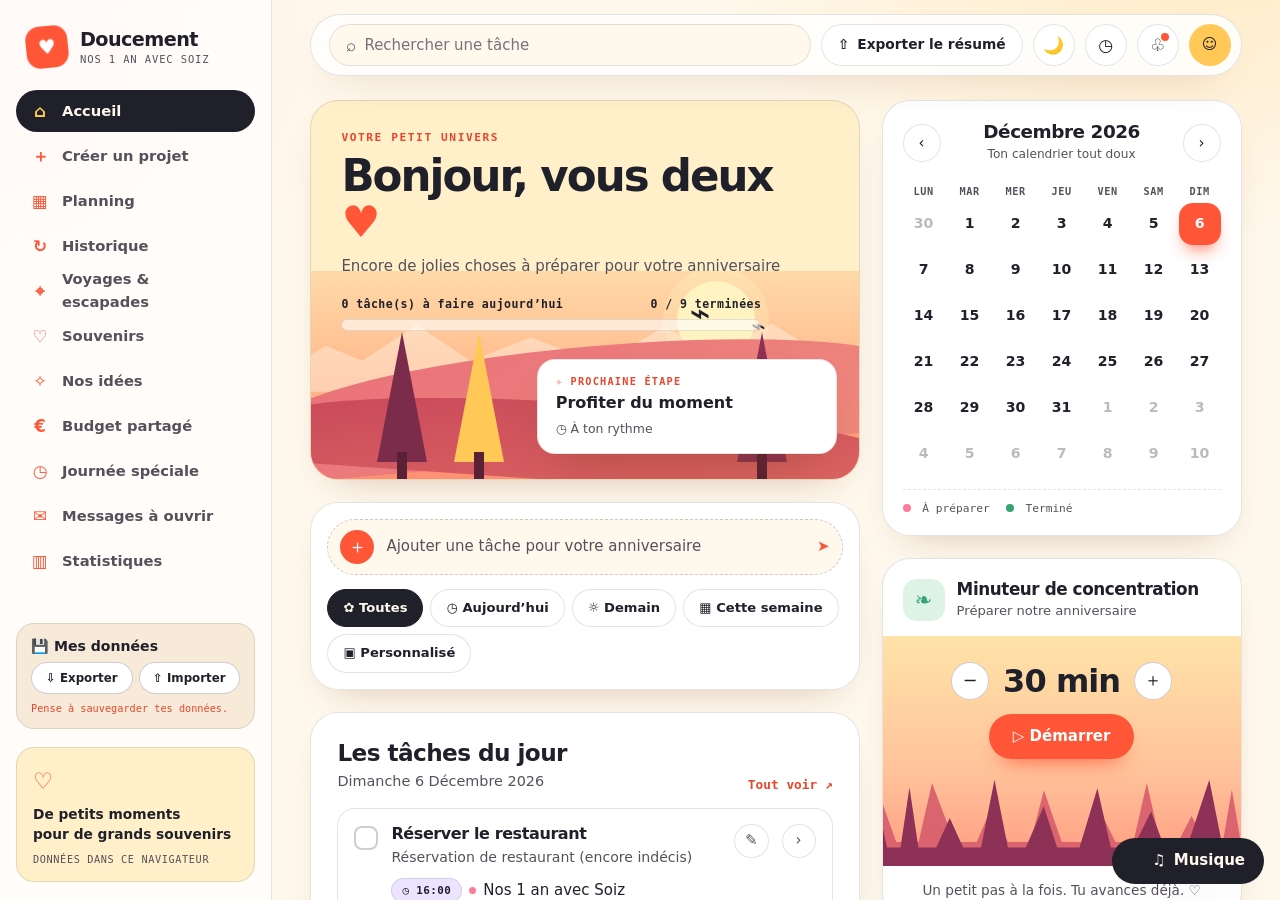
==== commit e093c22b: "Add files via upload" ====
--- a/index.html
+++ b/index.html
@@ -1 +1,59 @@
-<!doctype html><html lang="fr"><head><meta charset="utf-8"><meta name="viewport" content="width=device-width,initial-scale=1,viewport-fit=cover"><meta name="theme-color" content="#fff8ed"><meta name="description" content="Ton espace doux pour organiser tes projets."><title>Doucement — Mon espace</title><link rel="stylesheet" href="style.css"><script>try{document.documentElement.dataset.theme=localStorage.getItem("doucement.theme")||"light"}catch(e){}</script></head><body data-page="home"><div id="app"></div><script src="app.js" defer></script></body></html>
+<!doctype html>
+<html lang="fr"><head><meta charset="utf-8"><meta name="viewport" content="width=device-width,initial-scale=1,viewport-fit=cover"><meta name="theme-color" content="#fff8ed"><title>Doucement</title>
+<link rel="manifest" href="manifest.webmanifest"><link rel="apple-touch-icon" href="icons/icon-180.png"><link rel="stylesheet" href="style.css">
+<script>try{document.documentElement.dataset.theme=localStorage.getItem("doucement.theme")||"light"}catch(e){}</script>
+<style>
+html,body{height:100%;margin:0;overflow:hidden;background:var(--cream)}
+#view{position:fixed;inset:0;width:100%;height:100%;border:0;display:block;background:transparent}
+.dock{position:fixed;right:16px;bottom:16px;z-index:50;display:grid;justify-items:end;gap:10px;font-family:var(--font)}
+.dock-btn{display:inline-flex;align-items:center;gap:8px;height:46px;padding:0 18px;border-radius:999px;border:1.5px solid var(--line-strong);background:var(--ink);color:var(--cream);font-weight:700;box-shadow:var(--shadow-lg);transition:transform .3s var(--ease)}
+.dock-btn[hidden]{display:none}
+.dock{grid-auto-flow:row}
+.dock-btn:hover{transform:translateY(-3px) rotate(-1.5deg)}
+.dock-btn .eq{display:inline-flex;gap:2px;align-items:end;height:14px}
+.dock-btn .eq i{width:3px;background:var(--yellow);border-radius:2px;animation:eq 1s ease-in-out infinite}
+.dock-btn .eq i:nth-child(2){animation-delay:.2s}.dock-btn .eq i:nth-child(3){animation-delay:.4s}
+@keyframes eq{0%,100%{height:4px}50%{height:14px}}
+.dock-panel{width:min(360px,calc(100vw - 32px));padding:14px;border-radius:var(--radius);background:var(--card);border:1.5px solid var(--line);box-shadow:var(--shadow-lg);transition:opacity .25s,transform .35s var(--ease),max-height .35s var(--ease);max-height:420px;overflow:hidden}
+.dock-panel.closed{opacity:0;transform:translateY(12px) scale(.96);max-height:0;padding:0;border-width:0;pointer-events:none}
+.dock-panel h2{font:700 1rem var(--display);margin:0 0 4px}
+.dock-panel p{margin:0 0 10px;color:var(--ink-2);font-size:.82rem}
+.dock-row{display:flex;gap:8px}
+.dock-row input{flex:1;min-width:0;border:1.5px solid var(--line);background:var(--card-2);color:var(--ink);border-radius:12px;padding:10px 12px;outline:none}
+.dock-row input:focus{border-color:var(--orange)}
+.dock-row button{border:0;border-radius:12px;background:var(--orange);color:#fff;font-weight:700;padding:0 14px}
+#player{margin-top:10px}
+#player iframe{width:100%;height:152px;border:0;border-radius:14px;display:block}
+.dock-hint{color:var(--ink-2);font-size:.8rem}
+@media(max-width:700px){.dock{bottom:10px;right:10px}.dock-btn span.t{display:none}.dock-btn{padding:0 14px}}
+</style></head>
+<body>
+<iframe id="view" title="Doucement" src="accueil.html"></iframe>
+<div class="dock">
+  <div class="dock-panel closed" id="dockPanel">
+    <h2>♫ Musique de fond</h2>
+    <p>Colle un lien Spotify : la musique continue quand tu changes de page.</p>
+    <div class="dock-row"><input id="spUrl" type="url" placeholder="https://open.spotify.com/playlist/…" aria-label="Lien Spotify"><button id="spLoad" type="button">Écouter</button></div>
+    <div id="player"><p class="dock-hint">Le lecteur apparaîtra ici (playlist, album ou titre).</p></div>
+  </div>
+  <button class="dock-btn" id="installBtn" type="button" hidden>⇩ <span class="t">Installer</span></button>
+  <button class="dock-btn" id="dockBtn" type="button" aria-expanded="false"><span class="eq" id="eq" hidden><i></i><i></i><i></i></span>♫ <span class="t">Musique</span></button>
+</div>
+<script>
+(function(){
+  const view=document.getElementById('view');
+  let t=decodeURIComponent(location.hash.slice(1)||'');
+  if(!/^[\w-]+\.html(\?.*)?$/.test(t)||t==='index.html')t='accueil.html';
+  view.src=t;
+  view.addEventListener('load',()=>{try{const l=view.contentWindow.location;history.replaceState(null,'','#'+l.pathname.split('/').pop()+l.search);document.title=view.contentDocument.title||'Doucement'}catch(e){}});
+  window.addEventListener('storage',e=>{if(e.key==='doucement.theme'&&e.newValue)document.documentElement.dataset.theme=e.newValue});
+  const K='doucement.spotifyUrl',panel=document.getElementById('dockPanel'),btn=document.getElementById('dockBtn'),inp=document.getElementById('spUrl'),pl=document.getElementById('player'),eq=document.getElementById('eq');
+  const tog=o=>{panel.classList.toggle('closed',!o);btn.setAttribute('aria-expanded',o)};
+  btn.addEventListener('click',()=>tog(panel.classList.contains('closed')));
+  function load(){const raw=inp.value.trim();const m=raw.match(/open\.spotify\.com\/(?:intl-[a-z]+\/)?(playlist|album|track|episode|show)\/([A-Za-z0-9]+)/);if(!m){pl.innerHTML='<p class="dock-hint">Lien Spotify non reconnu. Colle un lien de playlist, album ou titre.</p>';return}try{localStorage.setItem(K,raw)}catch(e){}pl.innerHTML='';const f=document.createElement('iframe');f.title='Lecteur Spotify';f.src=`https://open.spotify.com/embed/${m[1]}/${m[2]}?utm_source=generator`;f.allow='autoplay; clipboard-write; encrypted-media; fullscreen; picture-in-picture';pl.append(f);eq.hidden=false}
+  document.getElementById('spLoad').addEventListener('click',load);inp.addEventListener('keydown',e=>{if(e.key==='Enter')load()});
+  let dp=null;window.addEventListener('beforeinstallprompt',e=>{e.preventDefault();dp=e;document.getElementById('installBtn').hidden=false});document.getElementById('installBtn').addEventListener('click',async()=>{if(!dp)return;dp.prompt();await dp.userChoice.catch(()=>{});dp=null;document.getElementById('installBtn').hidden=true});window.addEventListener('appinstalled',()=>{document.getElementById('installBtn').hidden=true});
+  let saved='';try{saved=localStorage.getItem(K)||''}catch(e){}if(saved){inp.value=saved;load()}
+})();
+</script>
+<script src="extras.js" defer></script></body></html>
--- a/style.css
+++ b/style.css
@@ -402,36 +402,31 @@
 
 .tl{margin-bottom:18px;user-select:none}
 .tl-top{display:flex;justify-content:space-between;align-items:center;gap:10px;margin-bottom:10px;flex-wrap:wrap}
-.tl-readout{font:600 .78rem var(--mono);letter-spacing:.03em;padding:7px 13px;border-radius:999px;background:var(--ink);color:var(--cream);transition:background .3s}
-.tl-readout.live{background:var(--orange);color:#fff}
+.tl-readout{font:600 .78rem var(--mono);letter-spacing:.03em;padding:7px 13px;border-radius:999px;background:var(--ink);color:var(--cream)}
 .tl-hint{font:500 .7rem var(--mono);color:var(--ink-2)}
-.tl-track{position:relative;border-radius:var(--r-md);background:var(--cream-2);border:1.5px solid var(--line);overflow:hidden}
-.tl-ticks{position:relative;height:28px;border-bottom:1.5px solid var(--line)}
-.tl-tick{position:absolute;top:0;bottom:0;border-left:1px solid var(--line);font:500 .64rem var(--mono);color:var(--ink-2);padding:6px 0 0 5px}
-.tl-lanes{position:relative}
-.tl-grid{position:absolute;inset:0}
-.tl-grid i{position:absolute;top:0;bottom:0;border-left:1px dashed var(--line)}
-.tl-block{position:absolute;height:46px;border-radius:14px;padding:6px 11px;overflow:hidden;white-space:nowrap;text-overflow:ellipsis;font:700 .8rem/1.2 var(--display);cursor:grab;touch-action:none;
-  border:1.5px solid rgba(32,32,42,.18);color:#20202a;transform-origin:left center;animation:tlgrow .7s var(--ease) both;transition:transform .3s var(--ease),box-shadow .3s,filter .3s}
-.tl-block small{display:block;font:500 .62rem var(--mono);opacity:.75;margin-top:1px}
-.tl-block:hover{transform:translateY(-4px) scale(1.03);box-shadow:var(--shadow-lg);z-index:4}
-.tl-block.dragging{cursor:grabbing;transform:translateY(-6px) scale(1.05) rotate(-1.2deg);box-shadow:var(--shadow-lg);z-index:6;transition:none;animation:none}
-.tl-block.hit{box-shadow:0 0 0 3px var(--ink);z-index:3}
-.tl-block.done{opacity:.55;text-decoration:line-through}
+.tl-scroll{max-height:460px;overflow-y:auto;border-radius:var(--r-md);border:1.5px solid var(--line);background:var(--card-2);scroll-behavior:smooth}
+.tl-body{position:relative;display:grid;grid-template-columns:56px minmax(0,1fr)}
+.tl-gutter{position:relative;border-right:1.5px solid var(--line)}
+.tl-hour{position:absolute;right:8px;transform:translateY(-50%);font:500 .66rem var(--mono);color:var(--ink-2);background:var(--card-2);padding:0 2px}
+.tl-hour:first-child{transform:none}
+.tl-col{position:relative}
+.tl-lines i{position:absolute;left:0;right:0;border-top:1px solid var(--line)}
+.tl-lines i.half{border-top-style:dashed;opacity:.55}
+.tl-past{position:absolute;left:0;right:0;top:0;height:0;z-index:2;pointer-events:none;background:repeating-linear-gradient(135deg,rgba(32,32,42,.09) 0 8px,rgba(32,32,42,.05) 8px 16px);border-bottom:2px solid var(--orange);transition:height .6s var(--ease)}
+:root[data-theme="dark"] .tl-past{background:repeating-linear-gradient(135deg,rgba(0,0,0,.4) 0 8px,rgba(0,0,0,.28) 8px 16px)}
+.tl-now{position:absolute;left:0;right:0;height:0;z-index:5;pointer-events:none}
+.tl-now:before{content:'';position:absolute;left:-6px;top:-5px;width:11px;height:11px;border-radius:50%;background:var(--orange);animation:ping 1.6s ease-out infinite}
+@keyframes ping{0%{box-shadow:0 0 0 0 rgba(255,86,56,.6)}100%{box-shadow:0 0 0 12px rgba(255,86,56,0)}}
+.tl-block{position:absolute;z-index:3;border-radius:12px;padding:5px 10px;overflow:hidden;cursor:grab;touch-action:none;border:1.5px solid rgba(32,32,42,.2);color:#20202a;animation:tlgrow .6s var(--ease) both;transition:transform .25s var(--ease),box-shadow .25s,filter .25s}
+.tl-block strong{display:block;font:700 .84rem/1.2 var(--display);white-space:nowrap;overflow:hidden;text-overflow:ellipsis}
+.tl-block small{display:block;font:500 .64rem var(--mono);opacity:.75}
+.tl-block:hover{transform:scale(1.02);box-shadow:var(--shadow-lg);z-index:4}
+.tl-block.dragging{cursor:grabbing;transform:scale(1.04) rotate(-.8deg);box-shadow:var(--shadow-lg);z-index:6;transition:none;animation:none}
+.tl-block.done{opacity:.55}.tl-block.done strong{text-decoration:line-through}
 .tl-block.c0{background:#ffc7b8}.tl-block.c1{background:#ffd6df}.tl-block.c2{background:#ffe3a0}.tl-block.c3{background:#d9c9ff}.tl-block.c4{background:#bfeacf}
-:root[data-theme="dark"] .tl-block{border-color:rgba(255,244,230,.3)}
-@keyframes tlgrow{from{transform:scaleX(.05);opacity:0}to{transform:none;opacity:1}}
-.tl-cursor{position:absolute;top:0;bottom:0;width:2px;background:var(--ink);z-index:5;pointer-events:none;transition:left .12s linear}
-.tl-cursor:before{content:'';position:absolute;top:-1px;left:-5px;width:12px;height:12px;border-radius:50%;background:var(--ink)}
-.tl-now{position:absolute;top:0;bottom:0;width:2px;background:var(--orange);z-index:5;pointer-events:none}
-.tl-now:after{content:'';position:absolute;top:-1px;left:-5px;width:12px;height:12px;border-radius:50%;background:var(--orange);animation:ping 1.6s ease-out infinite}
-@keyframes ping{0%{box-shadow:0 0 0 0 rgba(255,86,56,.6)}100%{box-shadow:0 0 0 12px rgba(255,86,56,0)}}
-.tl-scrub,.bm-range{-webkit-appearance:none;appearance:none;width:100%;height:30px;margin:12px 0 0;background:transparent;cursor:ew-resize}
-.tl-scrub::-webkit-slider-runnable-track{height:8px;border-radius:99px;background:linear-gradient(90deg,var(--yellow),var(--orange),var(--pink),var(--purple))}
-.tl-scrub::-moz-range-track{height:8px;border-radius:99px;background:linear-gradient(90deg,var(--yellow),var(--orange),var(--pink),var(--purple))}
-.tl-scrub::-webkit-slider-thumb{-webkit-appearance:none;width:26px;height:26px;margin-top:-9px;border-radius:50%;background:var(--card);border:3px solid var(--ink);box-shadow:0 6px 14px -4px rgba(0,0,0,.4);transition:transform .2s var(--ease)}
-.tl-scrub::-moz-range-thumb{width:20px;height:20px;border-radius:50%;background:var(--card);border:3px solid var(--ink)}
-.tl-scrub:active::-webkit-slider-thumb{transform:scale(1.25)}
+.tl-resize{position:absolute;left:0;right:0;bottom:0;height:10px;cursor:ns-resize}
+.tl-resize:after{content:'';position:absolute;left:50%;bottom:3px;width:26px;height:3px;border-radius:3px;background:rgba(32,32,42,.35);transform:translateX(-50%)}
+@keyframes tlgrow{from{transform:scale(.92);opacity:0}to{transform:none;opacity:1}}
 
 /* ---------- Budget : barre interactive ---------- */
 .budget-summary{display:grid;grid-template-columns:repeat(3,minmax(0,1fr));gap:14px;margin-bottom:18px}
@@ -547,3 +542,63 @@
   .map-box{height:420px}.map-tip{display:none}
 }
 @media(prefers-reduced-motion:reduce){*,*:before,*:after{animation:none!important;transition:none!important;scroll-behavior:auto!important}}
+
+.map-fail{position:absolute;z-index:550;left:50%;top:50%;transform:translate(-50%,-50%);width:min(380px,86%);padding:18px 20px;border-radius:var(--r-md);background:var(--card);border:1.5px dashed var(--line-strong);text-align:center;display:grid;gap:6px;box-shadow:var(--shadow)}
+.map-fail span{color:var(--ink-2);font-size:.85rem}
+
+.confetti{position:fixed;width:9px;height:9px;z-index:99998;pointer-events:none}
+.countdown-card{padding:20px;border-radius:var(--radius);background:var(--ink);color:var(--cream);border:1.5px solid var(--line);box-shadow:var(--shadow);display:grid;gap:10px;transition:transform .4s var(--ease)}
+.countdown-card:hover{transform:translateY(-3px) rotate(-.5deg)}
+.countdown-card small{font:600 .66rem var(--mono);letter-spacing:.14em;color:var(--yellow)}
+.countdown-card strong{font:700 1.1rem var(--display)}
+.cd-grid{display:grid;grid-template-columns:repeat(4,1fr);gap:8px}
+.cd-grid span{display:grid;place-items:center;padding:10px 4px;border-radius:14px;background:rgba(255,255,255,.1);font:500 .66rem var(--mono);gap:2px}
+.cd-grid b{font:700 1.7rem/1 var(--display);color:#fff;font-variant-numeric:tabular-nums}
+:root[data-theme="dark"] .countdown-card{background:var(--t-purple);color:var(--ink)}
+:root[data-theme="dark"] .cd-grid span{background:rgba(255,244,230,.08)}
+.map-tip{display:none}
+
+.entry-photo{display:block;margin-top:10px;max-width:100%;max-height:220px;border-radius:var(--r-sm);border:1.5px solid var(--line);cursor:zoom-in;transition:transform .35s var(--ease)}
+.entry-photo:hover{transform:scale(1.03) rotate(-.6deg)}
+.photo-preview img{max-height:120px;border-radius:var(--r-sm);margin-top:8px;border:1.5px solid var(--line)}
+.field input[type=file]{padding:9px}
+.lightbox{position:fixed;inset:0;z-index:99990;background:rgba(15,10,5,.82);display:grid;place-items:center;cursor:zoom-out;animation:rise .3s var(--ease)}
+.lightbox img{max-width:92vw;max-height:90vh;border-radius:18px;box-shadow:var(--shadow-lg)}
+.goal-box{margin-top:10px}
+.goal-range{width:100%;accent-color:var(--orange);margin-top:6px}
+
+.backup-box{margin-top:auto;padding:14px;border-radius:var(--r-md);background:var(--cream-2);border:1.5px solid var(--line);display:grid;gap:8px}
+.backup-box b{font:700 .88rem var(--display)}
+.bk-row{display:flex;gap:6px}
+.bk-row button{flex:1;border:1.5px solid var(--line-strong);background:var(--card);border-radius:999px;padding:8px 6px;font:600 .74rem var(--font);transition:transform .3s var(--ease),background .2s}
+.bk-row button:hover{background:var(--orange);color:#fff;border-color:var(--orange);transform:translateY(-2px)}
+.backup-box small{font:500 .64rem var(--mono);color:var(--ink-2)}
+.backup-box small.warn{color:var(--orange-d)}
+.dash-sidebar-note{margin-top:14px}
+
+.since-card{padding:20px;border-radius:var(--radius);background:var(--t-pink);border:1.5px solid var(--line);box-shadow:var(--shadow);display:grid;gap:8px}
+.since-card small{font:600 .64rem var(--mono);letter-spacing:.12em;color:var(--orange-d)}
+.since-card strong{font:700 1.05rem var(--display)}
+.since-big{display:flex;align-items:baseline;gap:10px}
+.since-big b{font:700 3rem/1 var(--display);letter-spacing:-.05em;color:var(--orange)}
+.since-big span{color:var(--ink-2);font-weight:600}
+.since-card p{margin:0;color:var(--ink-2);font-size:.88rem}
+.since-card p b{color:var(--ink)}
+.since-form{display:grid;gap:8px}
+.since-form input{border:1.5px solid var(--line-strong);background:var(--card);color:var(--ink);border-radius:var(--r-sm);padding:11px 13px}
+.since-card .mini-action{justify-self:start}
+/* fenêtre de tâche */
+.modal-ov{position:fixed;inset:0;z-index:99980;background:rgba(20,14,8,.5);backdrop-filter:blur(4px);display:grid;place-items:center;padding:16px;animation:rise .25s var(--ease)}
+.modal{width:min(520px,100%);max-height:94vh;overflow:auto;padding:24px;border-radius:var(--radius);background:var(--card);border:1.5px solid var(--line);box-shadow:var(--shadow-lg);display:grid;gap:0}
+.modal h2{font:700 1.5rem var(--display);margin-bottom:16px}
+.tl-add{border:1.5px solid var(--line-strong);background:var(--orange);color:#fff;border-radius:999px;padding:7px 14px;font:700 .78rem var(--font);transition:transform .3s var(--ease)}
+.tl-add:hover{transform:translateY(-2px) rotate(-2deg)}
+.tl-readout{max-width:calc(100% - 100px)}
+.drop-hover{outline:3px dashed var(--orange)!important;outline-offset:-3px;background:var(--t-orange)!important;transform:scale(1.06)}
+.drag-src{opacity:.45;transform:rotate(-2deg)}
+[data-drag-task]{cursor:grab}
+.tl-block{cursor:pointer}
+.modal .field-grid{margin-bottom:15px}.modal .field-grid .field{margin-bottom:0}
+input[type=file]{font:inherit;color:var(--ink-2)}
+input[type=file]::file-selector-button{margin-right:12px;border:1.5px solid var(--line-strong);background:var(--card);color:var(--ink);border-radius:999px;padding:7px 14px;font-weight:600;cursor:pointer;transition:background .2s}
+input[type=file]::file-selector-button:hover{background:var(--t-orange)}
